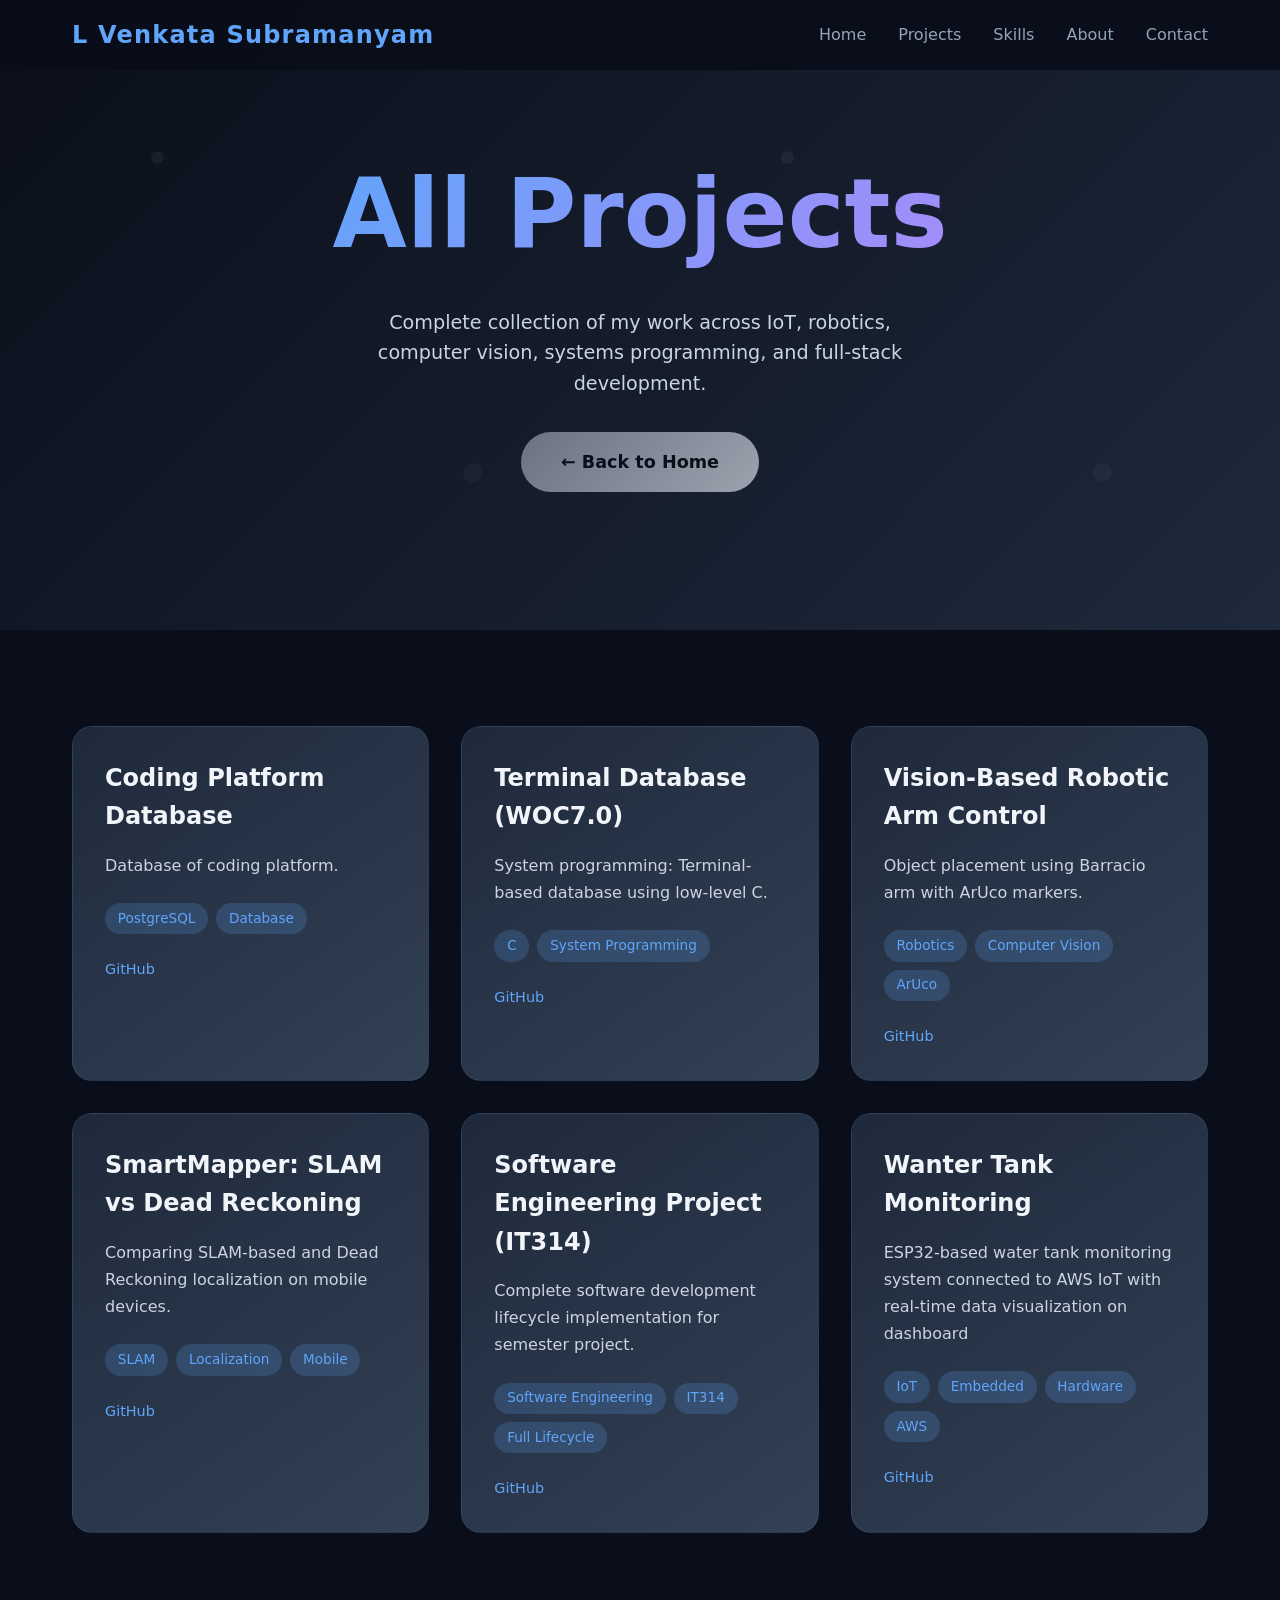
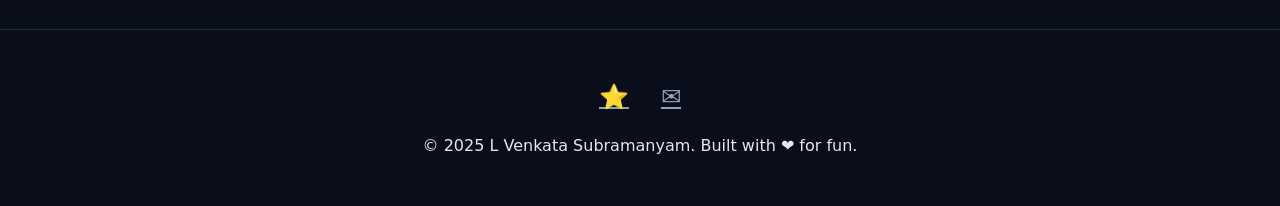
==== index.html @ 68332839 "Create index.html" ====
<!DOCTYPE html>
<html lang="en">
<head>
  <meta charset="UTF-8">
  <meta name="viewport" content="width=device-width, initial-scale=1">
  <title>All Projects | L Venkata Subramanyam</title>
  <style>
    *{margin:0;padding:0;box-sizing:border-box;}
    body{font-family:system-ui,-apple-system,sans-serif;background:#0a0e1a;color:#e2e8f0;line-height:1.6;overflow-x:hidden;}
    
    /* Header */
    header{position:fixed;top:0;left:0;right:0;z-index:1000;background:rgba(10,14,26,.95);backdrop-filter:blur(10px);padding:1rem 0;transition:all .3s;}
    header.scrolled{background:#0a0e1a!important;}
    nav{max-width:1200px;margin:0 auto;padding:0 2rem;display:flex;justify-content:space-between;align-items:center;}
    .logo{font-size:1.5rem;font-weight:700;letter-spacing:.05em;color:#60a5fa;}
    nav ul{display:flex;gap:2rem;list-style:none;}
    nav a{color:#94a3b8;text-decoration:none;font-weight:500;transition:color .3s;}
    nav a:hover{color:#60a5fa;}
    
    /* Hero */
    .hero{min-height:70vh;background:linear-gradient(135deg,#0a0e1a 0%,#1e293b 100%);display:flex;align-items:center;justify-content:center;text-align:center;padding:0 2rem;position:relative;overflow:hidden;}
    .hero::before{content:'';position:absolute;top:0;left:0;right:0;bottom:0;background:url('data:image/svg+xml,<svg xmlns="http://www.w3.org/2000/svg" viewBox="0 0 100 100"><defs><pattern id="grain" width="100" height="100" patternUnits="userSpaceOnUse"><circle cx="25" cy="25" r="1" fill="rgba(255,255,255,0.05)"/><circle cx="75" cy="75" r="1.5" fill="rgba(255,255,255,0.03)"/><circle cx="50" cy="10" r="0.8" fill="rgba(255,255,255,0.04)"/></pattern></defs><rect width="100" height="100" fill="url(%23grain)"/></svg>');}
    .hero-content{max-width:800px;}
    .hero h1{font-size:clamp(3rem,8vw,6rem);font-weight:800;margin-bottom:1rem;background:linear-gradient(135deg,#60a5fa,#a78bfa);background-clip:text;-webkit-background-clip:text;-webkit-text-fill-color:transparent;}
    .hero p{font-size:1.2rem;max-width:600px;margin:0 auto 2rem;color:#cbd5e1;}
    .back-btn{display:inline-block;padding:1rem 2.5rem;background:linear-gradient(135deg,#6b7280,#9ca3af);color:#0a0e1a;border-radius:50px;font-weight:600;font-size:1.1rem;text-decoration:none;transition:all .3s;}
    .back-btn:hover{transform:translateY(-3px);background:linear-gradient(135deg,#9ca3af,#f1f5f9);}
    
    /* Projects */
    .projects{padding:6rem 2rem;max-width:1200px;margin:0 auto;display:grid;grid-template-columns:repeat(auto-fit,minmax(350px,1fr));gap:2rem;}
    .project{background:linear-gradient(145deg,#1e293b,#334155);border-radius:20px;padding:2rem;overflow:hidden;position:relative;transition:transform .3s;border:1px solid rgba(96,165,250,.1);}
    .project:hover{transform:translateY(-10px);}
    .project img{width:100%;height:200px;object-fit:cover;border-radius:12px;margin-bottom:1.5rem;}
    .project h3{font-size:1.5rem;margin-bottom:1rem;color:#f1f5f9;}
    .project p{color:#cbd5e1;margin-bottom:1.5rem;line-height:1.7;}
    .tags{display:flex;flex-wrap:wrap;gap:.5rem;}
    .tag{background:rgba(96,165,250,.2);color:#60a5fa;padding:.3rem .8rem;border-radius:20px;font-size:.85rem;font-weight:500;}
    .project-links{display:flex;gap:1rem;margin-top:1.5rem;flex-wrap:wrap;}
    .project-links a{color:#60a5fa;text-decoration:none;font-weight:500;font-size:.9rem;}
    
    /* Footer */
    footer{background:#0a0e1a;padding:3rem 2rem;text-align:center;border-top:1px solid #1e293b;}
    .social{display:flex;justify-content:center;gap:2rem;margin-bottom:1rem;}
    .social a{color:#94a3b8;font-size:1.5rem;transition:color .3s;}
    .social a:hover{color:#60a5fa;}
    
    @media (max-width:768px){
      nav{padding:0 1rem;}
      nav ul{gap:1rem;font-size:.9rem;}
      .projects{padding:4rem 1rem;}
      .project-links{flex-direction:column;}
    }
  </style>
</head>
<body>
  <!-- Header -->
  <header id="header">
    <nav>
      <div class="logo">L Venkata Subramanyam</div>
      <ul>
        <li><a href="index.html">Home</a></li>
        <a href="projects.html">Projects</a>
        <li><a href="index.html#skills">Skills</a></li>
        <li><a href="index.html#about">About</a></li>
        <li><a href="index.html#contact">Contact</a></li>
      </ul>
    </nav>
  </header>

  <!-- Hero -->
  <section class="hero">
    <div class="hero-content">
      <h1>All Projects</h1>
      <p>Complete collection of my work across IoT, robotics, computer vision, systems programming, and full-stack development.</p>
      <a href="index.html" class="back-btn">← Back to Home</a>
    </div>
  </section>

  <!-- All Projects -->
  <section class="projects">


    <div class="project">
      <!-- <img src="https://via.placeholder.com/400x200/1e293b/60a5fa?text=Coding+Platform+DB" alt="Coding Platform"> -->
      <h3>Coding Platform Database </h3>
      <p>Database of coding platform.</p>
      <div class="tags">
        <span class="tag">PostgreSQL</span>
        <span class="tag">Database</span>
        <!-- <span class="tag">IT216</span> -->
      </div>
      <div class="project-links">
        <a href="https://github.com/Physic69/Coding_Platform_DB" target="_blank">GitHub</a>
      </div>
    </div>

    <div class="project">
      <!-- <img src="https://via.placeholder.com/400x200/1e293b/60a5fa?text=System+Programming" alt="Terminal DB"> -->
      <h3>Terminal Database (WOC7.0)</h3>
      <p>System programming: Terminal-based database using low-level C.</p>
      <div class="tags">
        <span class="tag">C</span>
        <span class="tag">System Programming</span>
        <!-- <span class="tag">WOC7.0</span> -->
      </div>
      <div class="project-links">
        <a href="https://github.com/Physic69/woc7.0-system-programming-terminal-database" target="_blank">GitHub</a>
      </div>
    </div>

    <div class="project">
      <!-- <img src="https://via.placeholder.com/400x200/1e293b/60a5fa?text=Vision+Robotic+Arm" alt="Robotic Arm"> -->
      <h3>Vision-Based Robotic Arm Control</h3>
      <p>Object placement using Barracio arm with ArUco markers.</p>
      <div class="tags">
        <span class="tag">Robotics</span>
        <span class="tag">Computer Vision</span>
        <span class="tag">ArUco</span>
      </div>
      <div class="project-links">
        <a href="https://github.com/Physic69/Vision-Based-Robotic-Arm-Control-" target="_blank">GitHub</a>
      </div>
    </div>

    <div class="project">
      <!-- <img src="https://via.placeholder.com/400x200/1e293b/60a5fa?text=SmartMapper" alt="SmartMapper"> -->
      <h3>SmartMapper: SLAM vs Dead Reckoning</h3>
      <p>Comparing SLAM-based and Dead Reckoning localization on mobile devices.</p>
      <div class="tags">
        <span class="tag">SLAM</span>
        <span class="tag">Localization</span>
        <span class="tag">Mobile</span>
      </div>
      <div class="project-links">
        <a href="https://github.com/Physic69/SmartMapper" target="_blank">GitHub</a>
      </div>
    </div>

    <div class="project">
      <!-- <img src="https://via.placeholder.com/400x200/1e293b/60a5fa?text=SE+Project" alt="SE Project"> -->
      <h3>Software Engineering Project (IT314)</h3>
      <p>Complete software development lifecycle implementation for semester project.</p>
      <div class="tags">
        <span class="tag">Software Engineering</span>
        <span class="tag">IT314</span>
        <span class="tag">Full Lifecycle</span>
      </div>
      <div class="project-links">
        <a href="https://github.com/Physic69/SE_project" target="_blank">GitHub</a>
      </div>
    </div>

        <div class="project">
      <!-- <img src="https://via.placeholder.com/400x200/1e293b/60a5fa?text=IoT+Project" alt="IoT"> -->
      <h3>Wanter Tank Monitoring</h3>
      <p>ESP32-based water tank monitoring system connected to AWS IoT with real-time data visualization on dashboard</p>
      <div class="tags">
        <span class="tag">IoT</span>
        <span class="tag">Embedded</span>
        <span class="tag">Hardware</span>
                <span class="tag">AWS</span>

      </div>
      <div class="project-links">
        <a href="https://github.com/Physic69/IoT_Project" target="_blank">GitHub</a>
      </div>
    </div>
  </section>

  <!-- Footer -->
  <footer>
    <div class="social">
      <a href="https://github.com/Physic69" target="_blank">⭐</a>
      <a href="mailto:you@example.com">✉️</a>
    </div>
    <p>&copy; 2025 L Venkata Subramanyam. Built with ❤️ for fun.</p>
  </footer>

  <script>
    // Header scroll effect
    window.addEventListener('scroll', () => {
      document.getElementById('header').classList.toggle('scrolled', window.scrollY > 100);
    });
  </script>
</body>
</html>
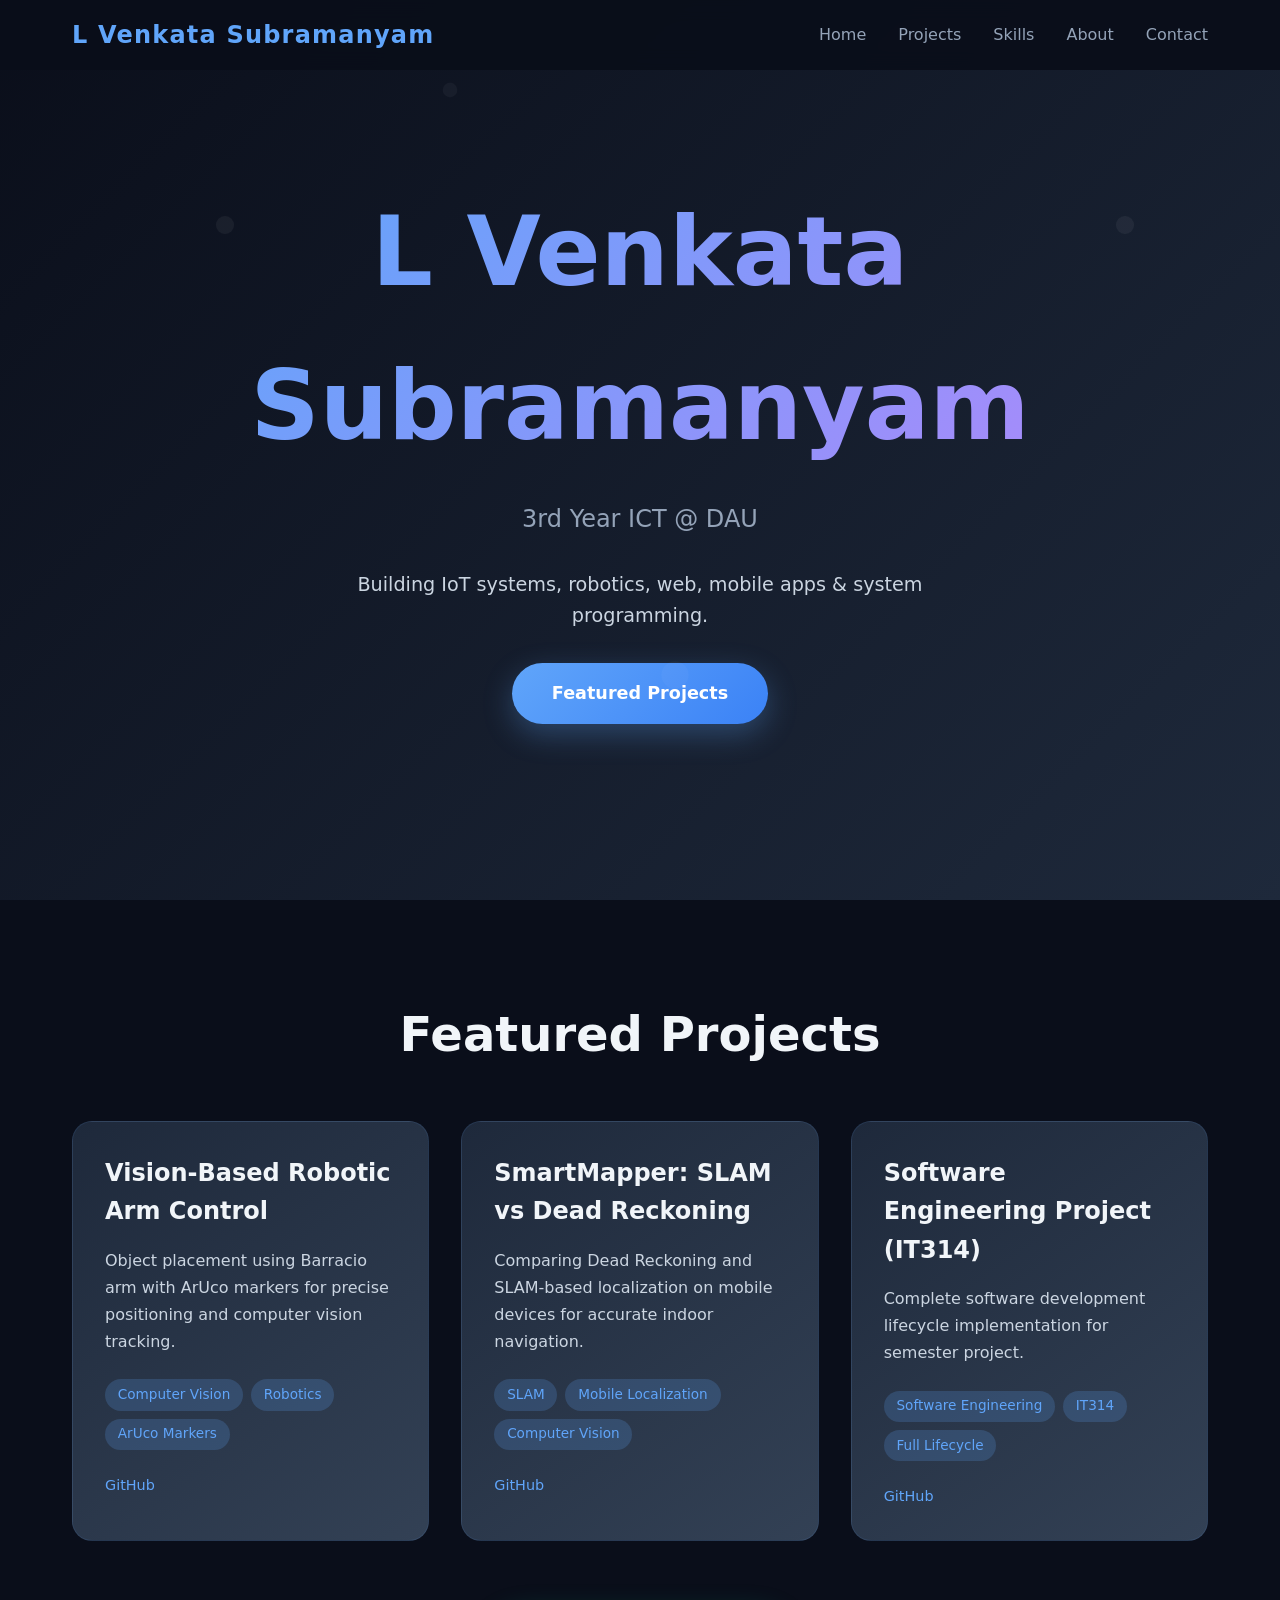
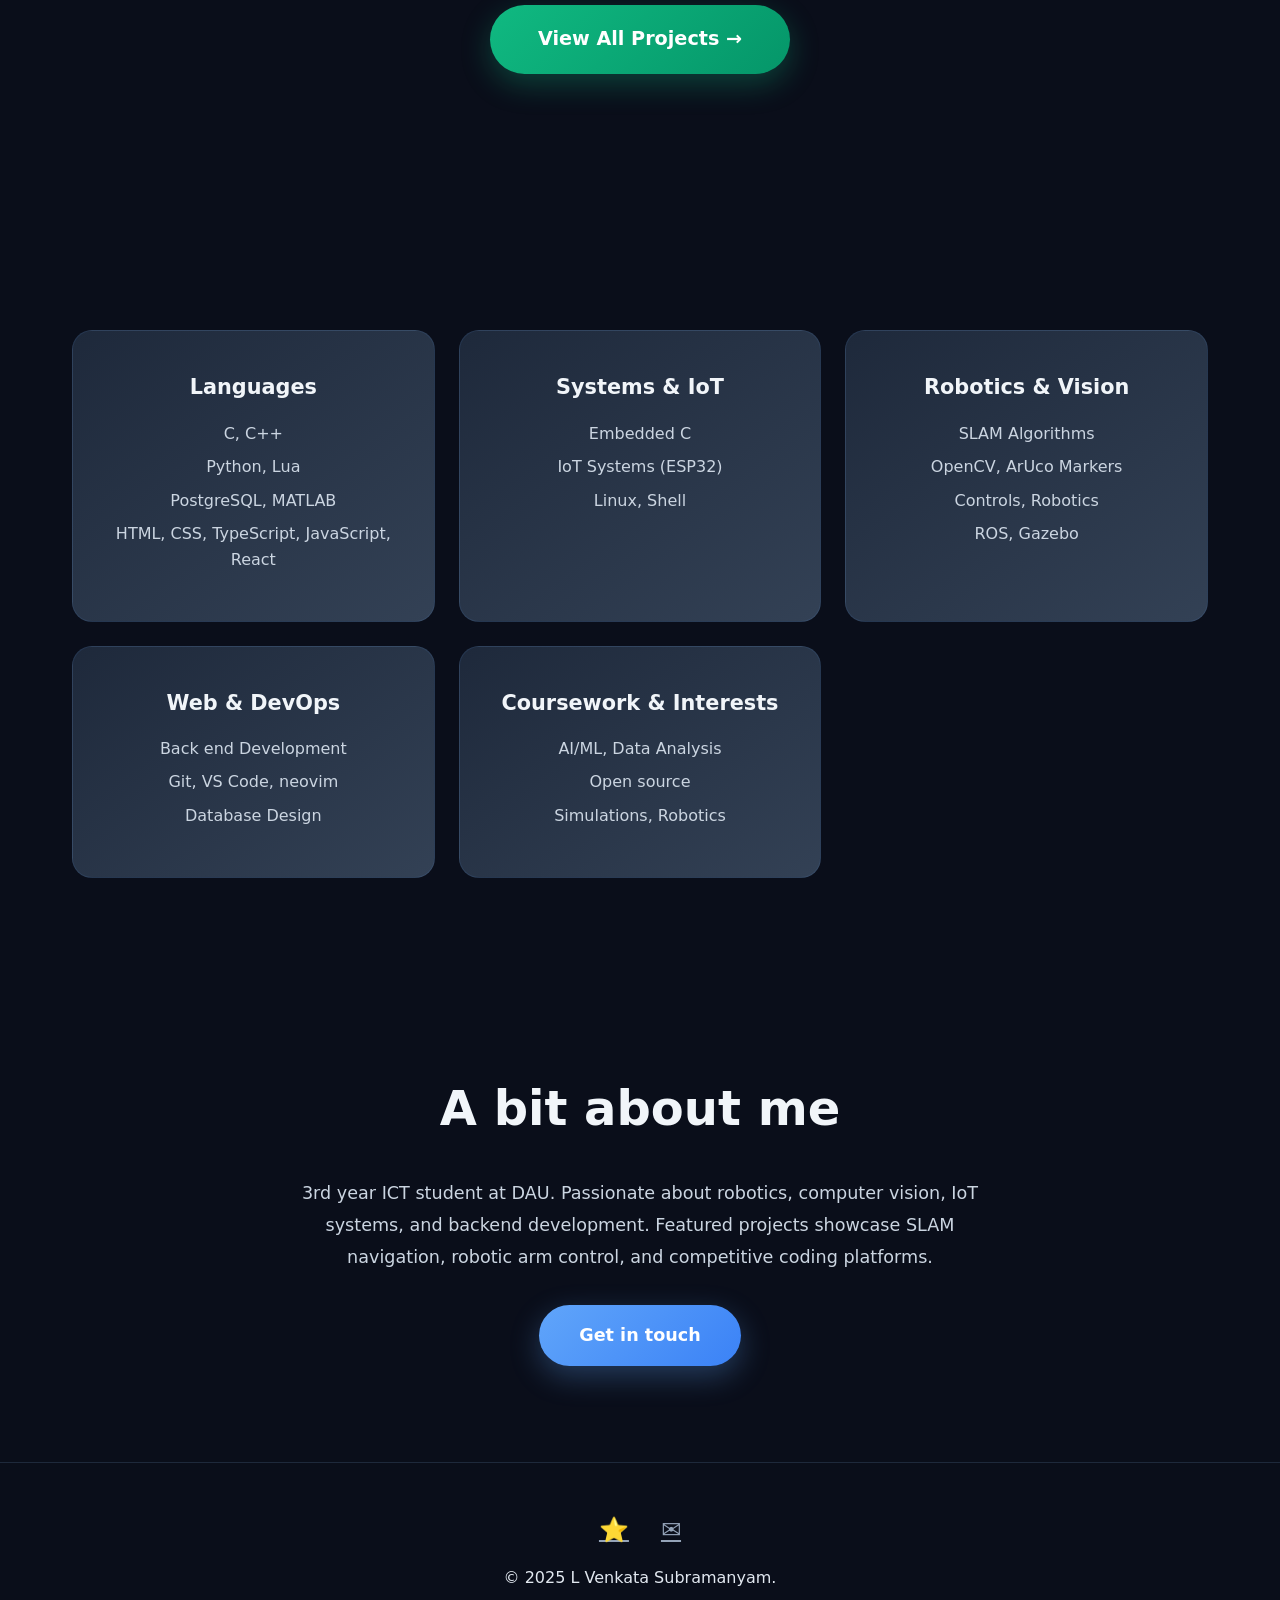
==== commit 0febdafe: "Update index.html" ====
--- a/index.html
+++ b/index.html
@@ -3,7 +3,7 @@
 <head>
   <meta charset="UTF-8">
   <meta name="viewport" content="width=device-width, initial-scale=1">
-  <title>All Projects | L Venkata Subramanyam</title>
+  <title>L Venkata Subramanyam | Portfolio</title>
   <style>
     *{margin:0;padding:0;box-sizing:border-box;}
     body{font-family:system-ui,-apple-system,sans-serif;background:#0a0e1a;color:#e2e8f0;line-height:1.6;overflow-x:hidden;}
@@ -18,16 +18,19 @@
     nav a:hover{color:#60a5fa;}
     
     /* Hero */
-    .hero{min-height:70vh;background:linear-gradient(135deg,#0a0e1a 0%,#1e293b 100%);display:flex;align-items:center;justify-content:center;text-align:center;padding:0 2rem;position:relative;overflow:hidden;}
+    .hero{min-height:100vh;background:linear-gradient(135deg,#0a0e1a 0%,#1e293b 100%);display:flex;align-items:center;justify-content:center;text-align:center;padding:0 2rem;position:relative;overflow:hidden;}
     .hero::before{content:'';position:absolute;top:0;left:0;right:0;bottom:0;background:url('data:image/svg+xml,<svg xmlns="http://www.w3.org/2000/svg" viewBox="0 0 100 100"><defs><pattern id="grain" width="100" height="100" patternUnits="userSpaceOnUse"><circle cx="25" cy="25" r="1" fill="rgba(255,255,255,0.05)"/><circle cx="75" cy="75" r="1.5" fill="rgba(255,255,255,0.03)"/><circle cx="50" cy="10" r="0.8" fill="rgba(255,255,255,0.04)"/></pattern></defs><rect width="100" height="100" fill="url(%23grain)"/></svg>');}
     .hero-content{max-width:800px;}
     .hero h1{font-size:clamp(3rem,8vw,6rem);font-weight:800;margin-bottom:1rem;background:linear-gradient(135deg,#60a5fa,#a78bfa);background-clip:text;-webkit-background-clip:text;-webkit-text-fill-color:transparent;}
+    .hero h2{font-size:1.5rem;color:#94a3b8;margin-bottom:2rem;font-weight:400;}
     .hero p{font-size:1.2rem;max-width:600px;margin:0 auto 2rem;color:#cbd5e1;}
-    .back-btn{display:inline-block;padding:1rem 2.5rem;background:linear-gradient(135deg,#6b7280,#9ca3af);color:#0a0e1a;border-radius:50px;font-weight:600;font-size:1.1rem;text-decoration:none;transition:all .3s;}
-    .back-btn:hover{transform:translateY(-3px);background:linear-gradient(135deg,#9ca3af,#f1f5f9);}
-    
-    /* Projects */
-    .projects{padding:6rem 2rem;max-width:1200px;margin:0 auto;display:grid;grid-template-columns:repeat(auto-fit,minmax(350px,1fr));gap:2rem;}
+    .cta{display:inline-block;padding:1rem 2.5rem;background:linear-gradient(135deg,#60a5fa,#3b82f6);color:white;border-radius:50px;font-weight:600;font-size:1.1rem;text-decoration:none;transition:all .3s;box-shadow:0 10px 30px rgba(96,165,250,.3);}
+    .cta:hover{transform:translateY(-3px);box-shadow:0 15px 40px rgba(96,165,250,.4);}
+    
+    /* Featured Projects */
+    .featured{padding:6rem 2rem;max-width:1200px;margin:0 auto;}
+    .featured h2{font-size:3rem;font-weight:700;text-align:center;margin-bottom:3rem;color:#f1f5f9;}
+    .featured-projects{display:grid;grid-template-columns:repeat(auto-fit,minmax(350px,1fr));gap:2rem;}
     .project{background:linear-gradient(145deg,#1e293b,#334155);border-radius:20px;padding:2rem;overflow:hidden;position:relative;transition:transform .3s;border:1px solid rgba(96,165,250,.1);}
     .project:hover{transform:translateY(-10px);}
     .project img{width:100%;height:200px;object-fit:cover;border-radius:12px;margin-bottom:1.5rem;}
@@ -38,6 +41,34 @@
     .project-links{display:flex;gap:1rem;margin-top:1.5rem;flex-wrap:wrap;}
     .project-links a{color:#60a5fa;text-decoration:none;font-weight:500;font-size:.9rem;}
     
+    /* View All Button */
+    .view-all{text-align:center;margin:4rem 0;}
+    .view-all-btn{display:inline-block;padding:1.2rem 3rem;background:linear-gradient(135deg,#10b981,#059669);color:white;border-radius:50px;font-weight:700;font-size:1.2rem;text-decoration:none;transition:all .3s;box-shadow:0 10px 30px rgba(16,185,129,.3);}
+    .view-all-btn:hover{transform:translateY(-3px);box-shadow:0 15px 40px rgba(16,185,129,.4);}
+    
+    /* Skills */
+    .skills{padding:6rem 2rem;max-width:1200px;margin:0 auto;display:grid;grid-template-columns:repeat(auto-fit,minmax(250px,1fr));gap:2rem;}
+    .skill-card{background:linear-gradient(145deg,#1e293b,#334155);border-radius:20px;padding:2.5rem;text-align:center;border:1px solid rgba(96,165,250,.1);}
+    .skill-card h3{font-size:1.3rem;margin-bottom:1rem;color:#f1f5f9;}
+    .skill-list{list-style:none;}
+    .skill-list li{color:#cbd5e1;margin-bottom:.5rem;}
+    /* Add this to your existing styles */
+.skills {
+  grid-template-columns: repeat(auto-fit, minmax(280px, 1fr));
+  gap: 1.5rem;
+}
+@media (max-width: 768px) {
+  .skills {
+    grid-template-columns: 1fr;
+    gap: 1rem;
+  }
+}
+
+    /* About */
+    .about{padding:6rem 2rem;max-width:800px;margin:0 auto;text-align:center;}
+    .about h2{font-size:3rem;font-weight:700;margin-bottom:2rem;color:#f1f5f9;}
+    .about p{font-size:1.1rem;color:#cbd5e1;line-height:1.8;max-width:700px;margin:0 auto 2rem;}
+    
     /* Footer */
     footer{background:#0a0e1a;padding:3rem 2rem;text-align:center;border-top:1px solid #1e293b;}
     .social{display:flex;justify-content:center;gap:2rem;margin-bottom:1rem;}
@@ -47,7 +78,8 @@
     @media (max-width:768px){
       nav{padding:0 1rem;}
       nav ul{gap:1rem;font-size:.9rem;}
-      .projects{padding:4rem 1rem;}
+      .featured,.skills,.about{padding:4rem 1rem;}
+      .featured h2{font-size:2rem;}
       .project-links{flex-direction:column;}
     }
   </style>
@@ -58,85 +90,58 @@
     <nav>
       <div class="logo">L Venkata Subramanyam</div>
       <ul>
-        <li><a href="index.html">Home</a></li>
-        <a href="projects.html">Projects</a>
-        <li><a href="index.html#skills">Skills</a></li>
-        <li><a href="index.html#about">About</a></li>
-        <li><a href="index.html#contact">Contact</a></li>
+        <li><a href="#home">Home</a></li>
+        <li><a href="projects.html">Projects</a></li>
+        <li><a href="#skills">Skills</a></li>
+        <li><a href="#about">About</a></li>
+        <li><a href="#contact">Contact</a></li>
       </ul>
     </nav>
   </header>
 
   <!-- Hero -->
-  <section class="hero">
+  <section id="home" class="hero">
     <div class="hero-content">
-      <h1>All Projects</h1>
-      <p>Complete collection of my work across IoT, robotics, computer vision, systems programming, and full-stack development.</p>
-      <a href="index.html" class="back-btn">← Back to Home</a>
+      <h1>L Venkata Subramanyam</h1>
+      <h2>3rd Year ICT @ DAU</h2>
+      <p>Building IoT systems, robotics, web, mobile apps & system programming.<br></p>
+      <a href="#featured" class="cta">Featured Projects</a>
     </div>
   </section>
 
-  <!-- All Projects -->
-  <section class="projects">
-
-
-    <div class="project">
-      <!-- <img src="https://via.placeholder.com/400x200/1e293b/60a5fa?text=Coding+Platform+DB" alt="Coding Platform"> -->
-      <h3>Coding Platform Database </h3>
-      <p>Database of coding platform.</p>
-      <div class="tags">
-        <span class="tag">PostgreSQL</span>
-        <span class="tag">Database</span>
-        <!-- <span class="tag">IT216</span> -->
-      </div>
-      <div class="project-links">
-        <a href="https://github.com/Physic69/Coding_Platform_DB" target="_blank">GitHub</a>
-      </div>
-    </div>
-
-    <div class="project">
-      <!-- <img src="https://via.placeholder.com/400x200/1e293b/60a5fa?text=System+Programming" alt="Terminal DB"> -->
-      <h3>Terminal Database (WOC7.0)</h3>
-      <p>System programming: Terminal-based database using low-level C.</p>
-      <div class="tags">
-        <span class="tag">C</span>
-        <span class="tag">System Programming</span>
-        <!-- <span class="tag">WOC7.0</span> -->
-      </div>
-      <div class="project-links">
-        <a href="https://github.com/Physic69/woc7.0-system-programming-terminal-database" target="_blank">GitHub</a>
-      </div>
-    </div>
-
-    <div class="project">
-      <!-- <img src="https://via.placeholder.com/400x200/1e293b/60a5fa?text=Vision+Robotic+Arm" alt="Robotic Arm"> -->
-      <h3>Vision-Based Robotic Arm Control</h3>
-      <p>Object placement using Barracio arm with ArUco markers.</p>
-      <div class="tags">
-        <span class="tag">Robotics</span>
-        <span class="tag">Computer Vision</span>
-        <span class="tag">ArUco</span>
-      </div>
-      <div class="project-links">
-        <a href="https://github.com/Physic69/Vision-Based-Robotic-Arm-Control-" target="_blank">GitHub</a>
-      </div>
-    </div>
-
-    <div class="project">
-      <!-- <img src="https://via.placeholder.com/400x200/1e293b/60a5fa?text=SmartMapper" alt="SmartMapper"> -->
-      <h3>SmartMapper: SLAM vs Dead Reckoning</h3>
-      <p>Comparing SLAM-based and Dead Reckoning localization on mobile devices.</p>
-      <div class="tags">
-        <span class="tag">SLAM</span>
-        <span class="tag">Localization</span>
-        <span class="tag">Mobile</span>
-      </div>
-      <div class="project-links">
-        <a href="https://github.com/Physic69/SmartMapper" target="_blank">GitHub</a>
-      </div>
-    </div>
-
-    <div class="project">
+  <!-- Featured Projects (3 top projects) -->
+  <section id="featured" class="featured">
+    <h2>Featured Projects</h2>
+    <div class="featured-projects">
+      <div class="project">
+        <!-- <img src="https://via.placeholder.com/400x200/1e293b/60a5fa?text=Vision+Robotic+Arm" alt="Robotic Arm"> -->
+        <h3>Vision-Based Robotic Arm Control</h3>
+        <p>Object placement using Barracio arm with ArUco markers for precise positioning and computer vision tracking.</p>
+        <div class="tags">
+          <span class="tag">Computer Vision</span>
+          <span class="tag">Robotics</span>
+          <span class="tag">ArUco Markers</span>
+        </div>
+        <div class="project-links">
+          <a href="https://github.com/Physic69/Vision-Based-Robotic-Arm-Control-" target="_blank">GitHub</a>
+        </div>
+      </div>
+
+      <div class="project">
+        <!-- <img src="https://via.placeholder.com/400x200/1e293b/60a5fa?text=SmartMapper+SLAM" alt="SmartMapper"> -->
+        <h3>SmartMapper: SLAM vs Dead Reckoning</h3>
+        <p>Comparing Dead Reckoning and SLAM-based localization on mobile devices for accurate indoor navigation.</p>
+        <div class="tags">
+          <span class="tag">SLAM</span>
+          <span class="tag">Mobile Localization</span>
+          <span class="tag">Computer Vision</span>
+        </div>
+        <div class="project-links">
+          <a href="https://github.com/Physic69/SmartMapper" target="_blank">GitHub</a>
+        </div>
+      </div>
+
+         <div class="project">
       <!-- <img src="https://via.placeholder.com/400x200/1e293b/60a5fa?text=SE+Project" alt="SE Project"> -->
       <h3>Software Engineering Project (IT314)</h3>
       <p>Complete software development lifecycle implementation for semester project.</p>
@@ -149,22 +154,72 @@
         <a href="https://github.com/Physic69/SE_project" target="_blank">GitHub</a>
       </div>
     </div>
-
-        <div class="project">
-      <!-- <img src="https://via.placeholder.com/400x200/1e293b/60a5fa?text=IoT+Project" alt="IoT"> -->
-      <h3>Wanter Tank Monitoring</h3>
-      <p>ESP32-based water tank monitoring system connected to AWS IoT with real-time data visualization on dashboard</p>
-      <div class="tags">
-        <span class="tag">IoT</span>
-        <span class="tag">Embedded</span>
-        <span class="tag">Hardware</span>
-                <span class="tag">AWS</span>
-
-      </div>
-      <div class="project-links">
-        <a href="https://github.com/Physic69/IoT_Project" target="_blank">GitHub</a>
-      </div>
-    </div>
+    </div>
+    
+    <div class="view-all">
+      <a href="projects.html" class="view-all-btn">View All Projects →</a>
+    </div>
+  </section>
+
+  <!-- Skills -->
+<section id="skills" class="skills">
+  <div class="skill-card">
+    <h3> Languages</h3>
+    <ul class="skill-list">
+      <li>C, C++</li>
+      <li>Python, Lua</li>
+      <li>PostgreSQL, MATLAB</li>
+      <li>HTML, CSS, TypeScript, JavaScript, React</li>
+    </ul>
+  </div>
+  
+  <div class="skill-card">
+    <h3>Systems & IoT</h3>
+    <ul class="skill-list">
+      <li>Embedded C</li>
+      <li>IoT Systems (ESP32)</li>
+      <li>Linux, Shell</li>
+      <!-- <li>Hardware Integration</li> -->
+    </ul>
+  </div>
+  
+  <div class="skill-card">
+    <h3> Robotics & Vision</h3>
+    <ul class="skill-list">
+      <li>SLAM Algorithms</li>
+      <li>OpenCV, ArUco Markers</li>
+      <li>Controls, Robotics</li>
+      <li>ROS, Gazebo</li>
+    </ul>
+  </div>
+  
+  <div class="skill-card">
+    <h3> Web & DevOps</h3>
+    <ul class="skill-list">
+      <li>Back end Development</li>
+      <!-- <li>Git</li> -->
+      <li>Git, VS Code, neovim</li>
+      <li>Database Design</li>
+    </ul>
+  </div>
+  
+  <div class="skill-card">
+    <h3>Coursework & Interests</h3>
+    <ul class="skill-list">
+      <!-- <li>DBMS, System Programming</li> -->
+      <li>AI/ML, Data Analysis</li>
+      <li> Open source</li>
+      <li>Simulations, Robotics</li>
+    </ul>
+  </div>
+</section>
+
+
+  <!-- About -->
+  <section id="about" class="about">
+    <h2>A bit about me</h2>
+    <p>3rd year ICT student at DAU. Passionate about robotics, computer vision, IoT systems, and backend development. Featured projects showcase SLAM navigation, robotic arm control, and competitive coding platforms.</p>
+    <a href="mailto:you@example.com" class="cta">Get in touch</a>
   </section>
 
   <!-- Footer -->
@@ -173,10 +228,18 @@
       <a href="https://github.com/Physic69" target="_blank">⭐</a>
       <a href="mailto:you@example.com">✉️</a>
     </div>
-    <p>&copy; 2025 L Venkata Subramanyam. Built with ❤️ for fun.</p>
+    <p>&copy; 2025 L Venkata Subramanyam.</p>
   </footer>
 
   <script>
+    // Smooth scrolling
+    document.querySelectorAll('a[href^="#"]').forEach(anchor => {
+      anchor.addEventListener('click', function(e) {
+        e.preventDefault();
+        document.querySelector(this.getAttribute('href')).scrollIntoView({behavior: 'smooth'});
+      });
+    });
+    
     // Header scroll effect
     window.addEventListener('scroll', () => {
       document.getElementById('header').classList.toggle('scrolled', window.scrollY > 100);
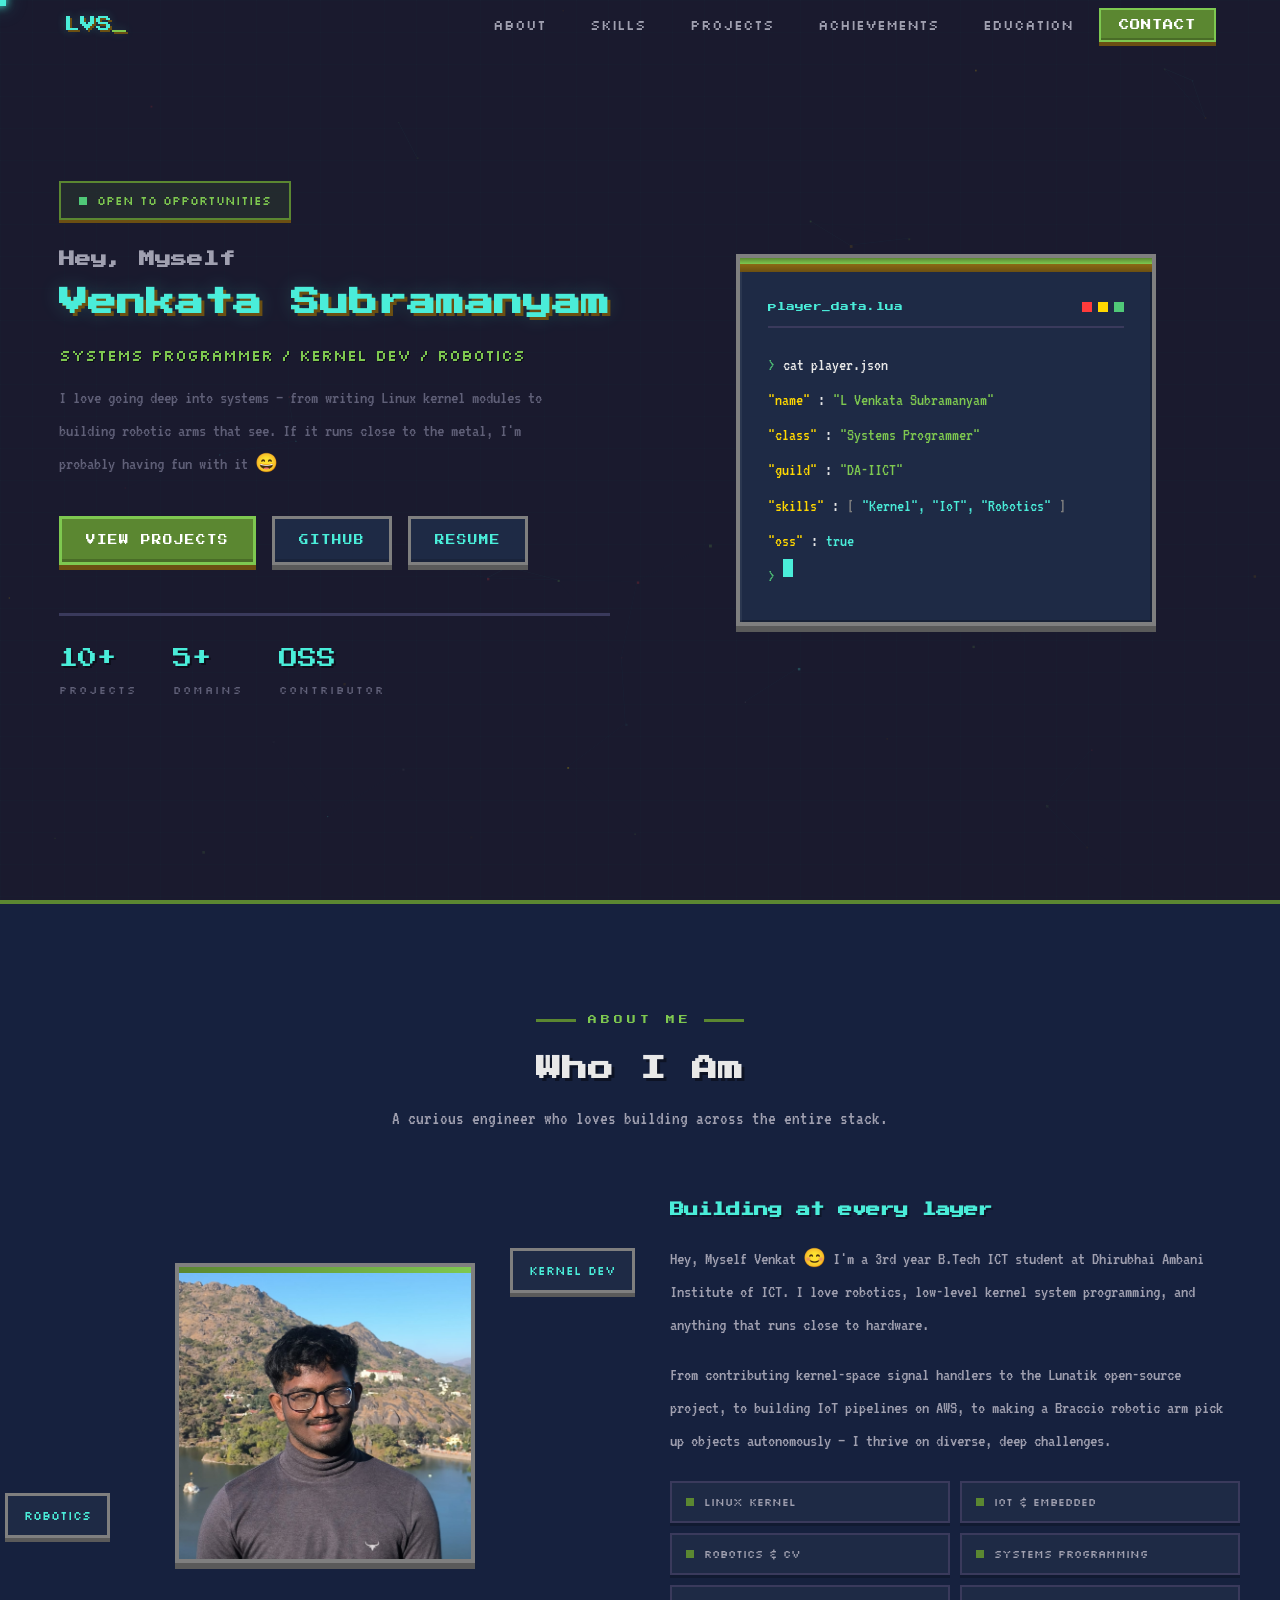
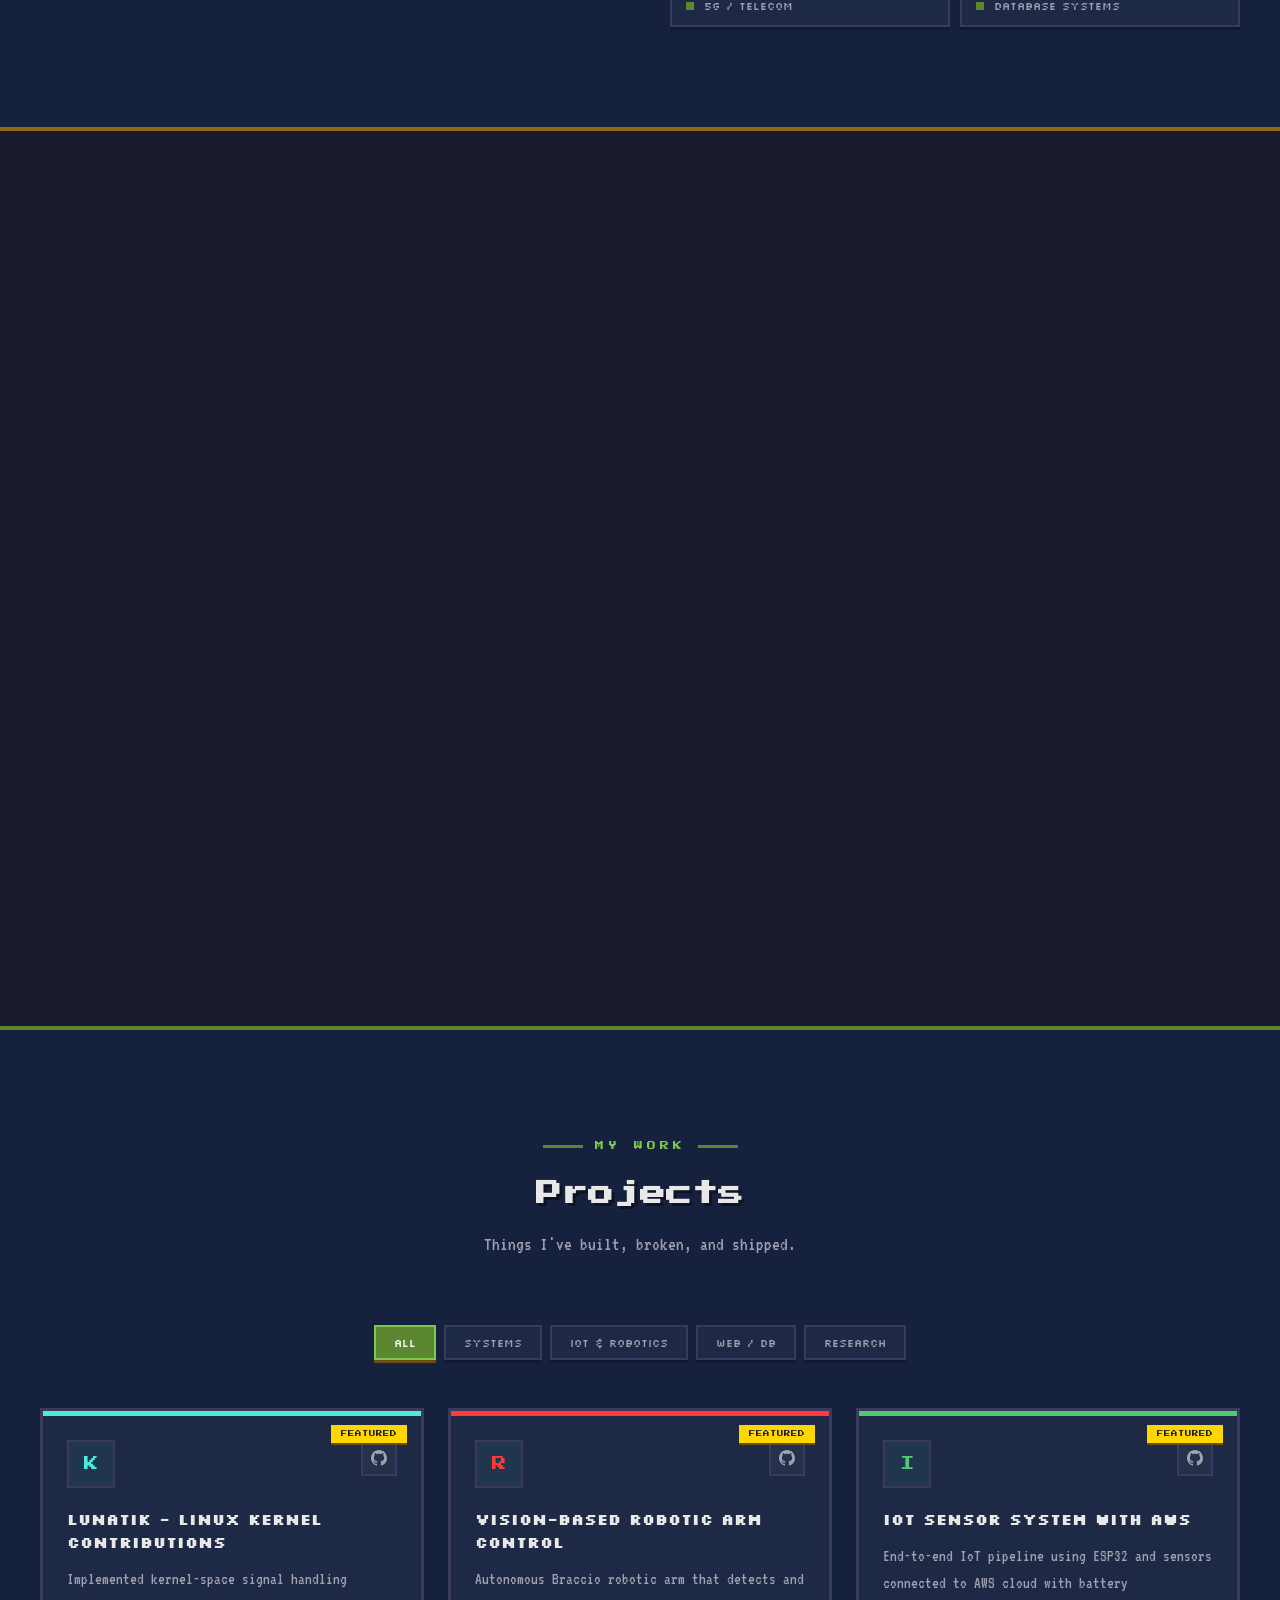
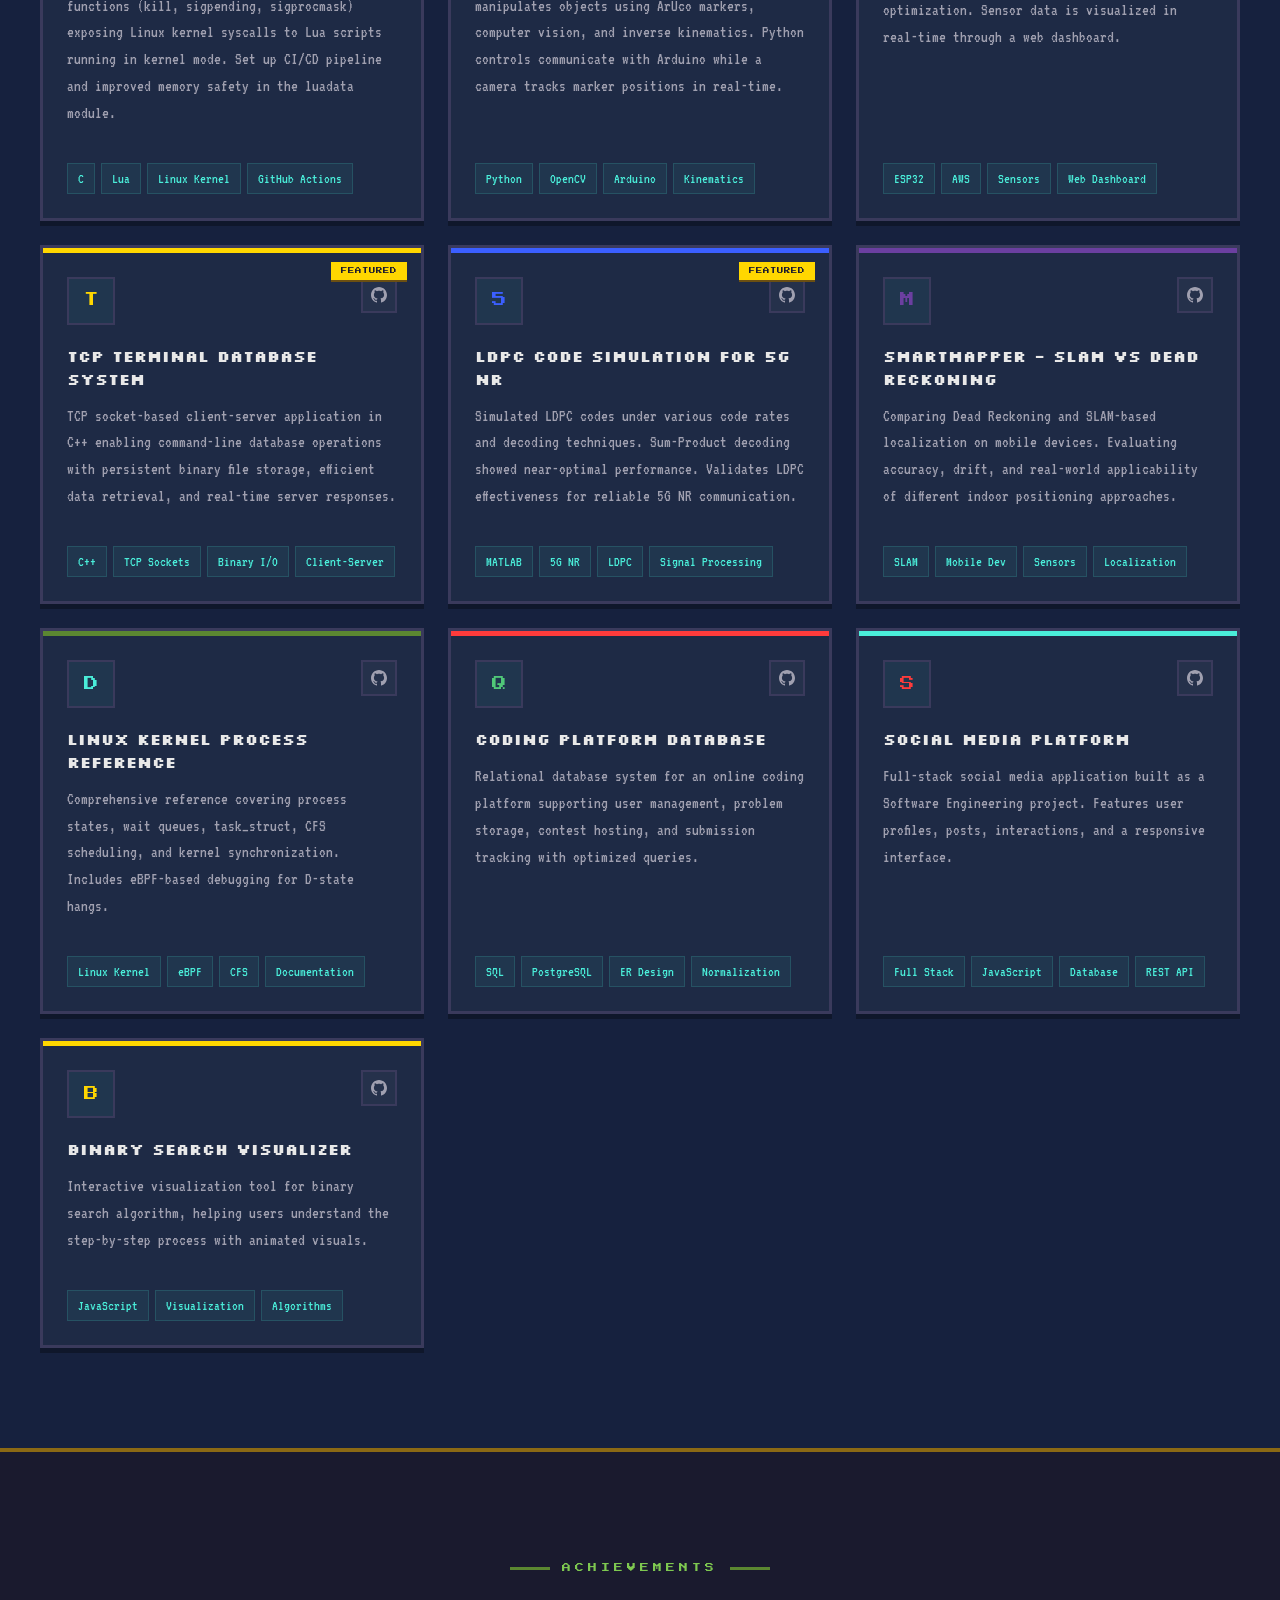
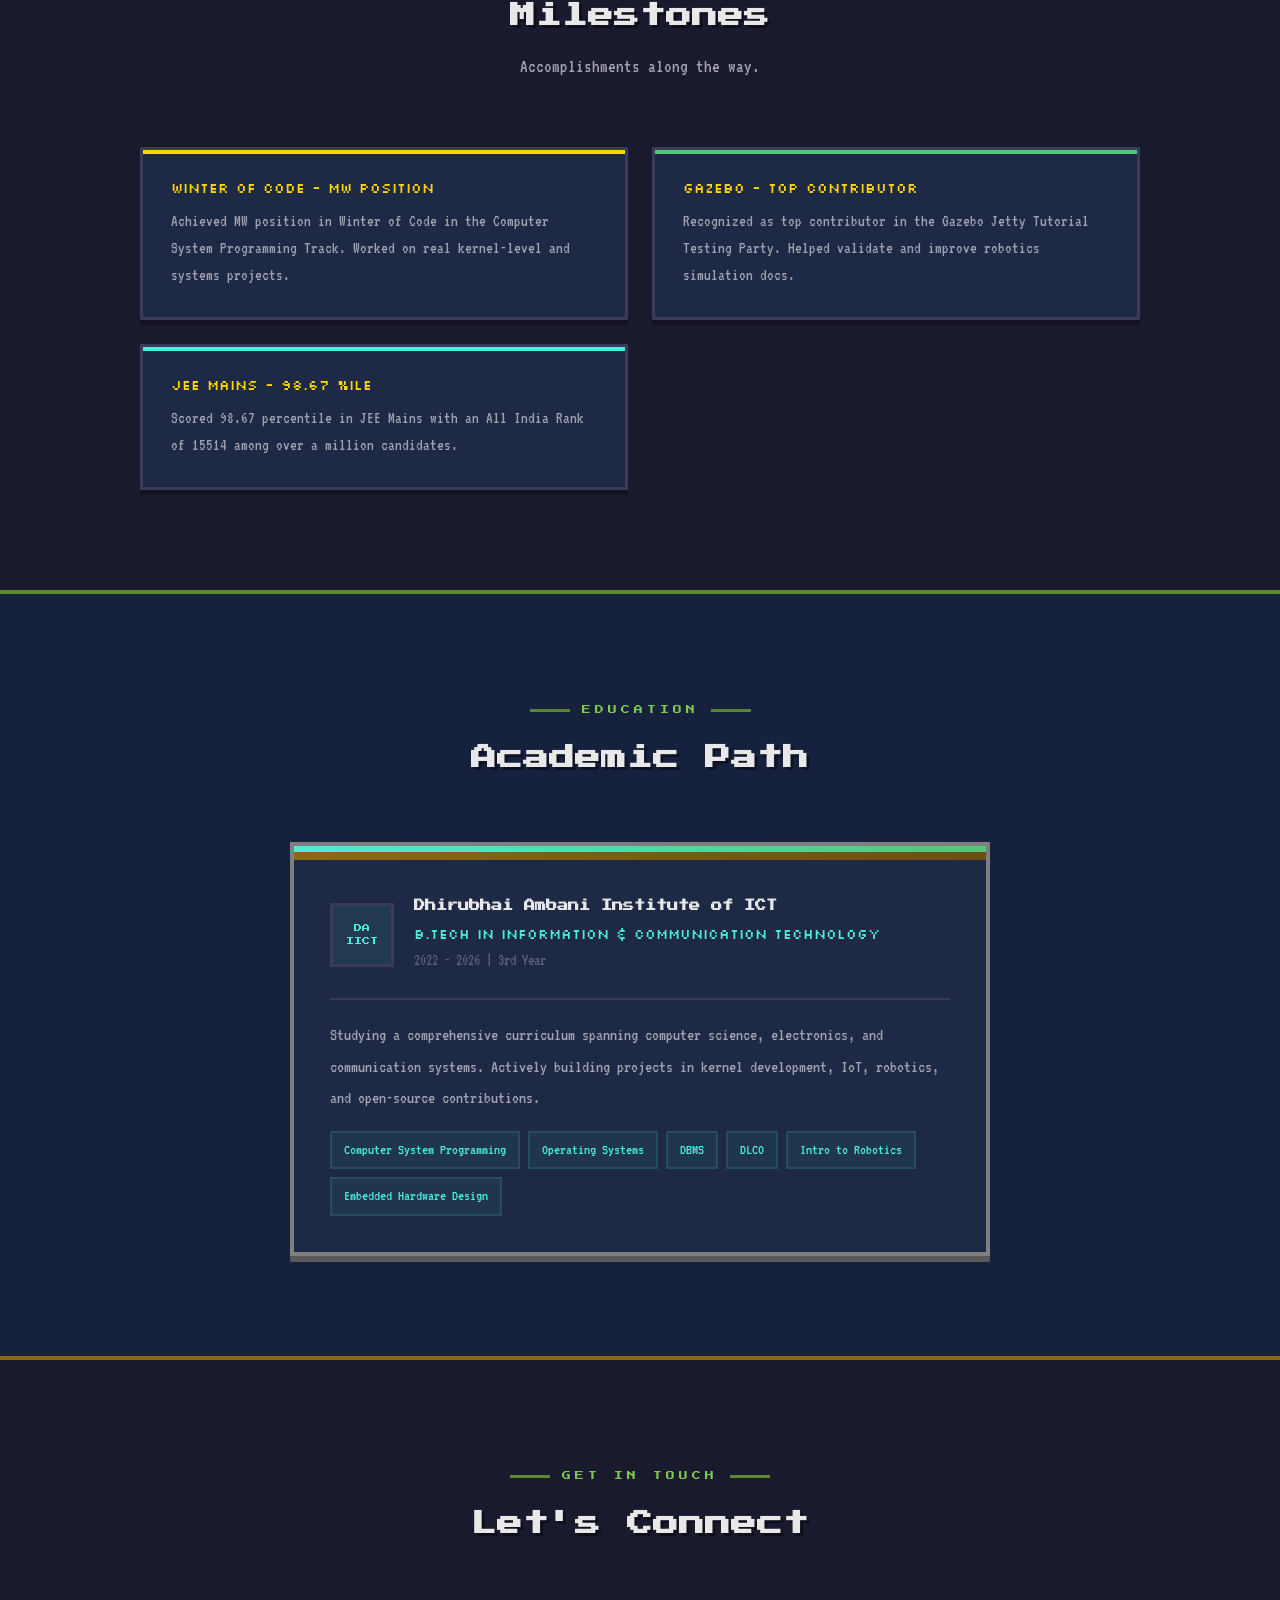
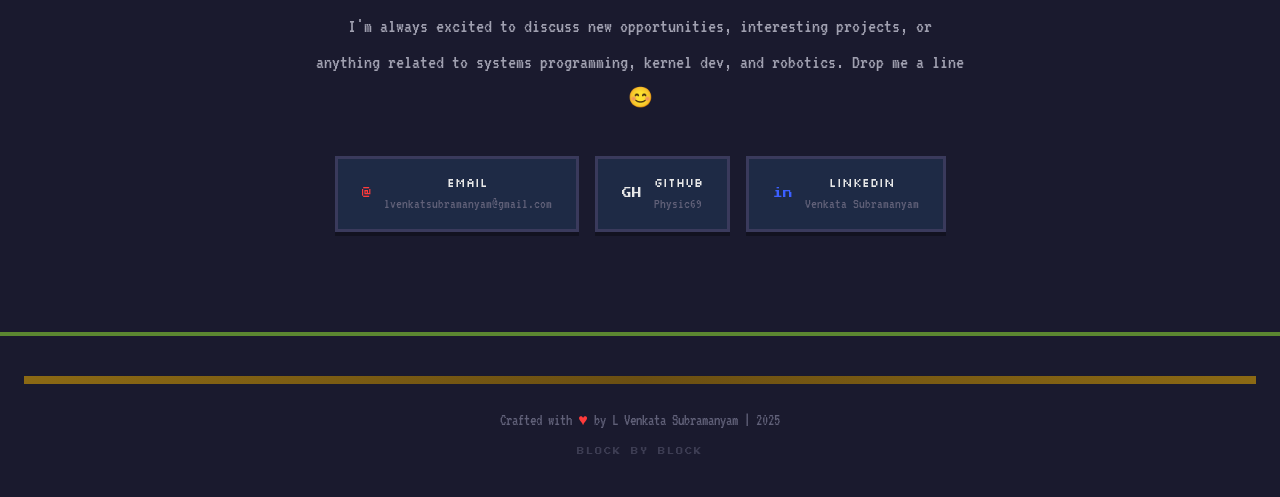
==== commit 5f76c8c5: "update" ====
--- a/index.html
+++ b/index.html
@@ -1,249 +1,761 @@
 <!DOCTYPE html>
 <html lang="en">
 <head>
-  <meta charset="UTF-8">
-  <meta name="viewport" content="width=device-width, initial-scale=1">
-  <title>L Venkata Subramanyam | Portfolio</title>
-  <style>
-    *{margin:0;padding:0;box-sizing:border-box;}
-    body{font-family:system-ui,-apple-system,sans-serif;background:#0a0e1a;color:#e2e8f0;line-height:1.6;overflow-x:hidden;}
-    
-    /* Header */
-    header{position:fixed;top:0;left:0;right:0;z-index:1000;background:rgba(10,14,26,.95);backdrop-filter:blur(10px);padding:1rem 0;transition:all .3s;}
-    header.scrolled{background:#0a0e1a!important;}
-    nav{max-width:1200px;margin:0 auto;padding:0 2rem;display:flex;justify-content:space-between;align-items:center;}
-    .logo{font-size:1.5rem;font-weight:700;letter-spacing:.05em;color:#60a5fa;}
-    nav ul{display:flex;gap:2rem;list-style:none;}
-    nav a{color:#94a3b8;text-decoration:none;font-weight:500;transition:color .3s;}
-    nav a:hover{color:#60a5fa;}
-    
-    /* Hero */
-    .hero{min-height:100vh;background:linear-gradient(135deg,#0a0e1a 0%,#1e293b 100%);display:flex;align-items:center;justify-content:center;text-align:center;padding:0 2rem;position:relative;overflow:hidden;}
-    .hero::before{content:'';position:absolute;top:0;left:0;right:0;bottom:0;background:url('data:image/svg+xml,<svg xmlns="http://www.w3.org/2000/svg" viewBox="0 0 100 100"><defs><pattern id="grain" width="100" height="100" patternUnits="userSpaceOnUse"><circle cx="25" cy="25" r="1" fill="rgba(255,255,255,0.05)"/><circle cx="75" cy="75" r="1.5" fill="rgba(255,255,255,0.03)"/><circle cx="50" cy="10" r="0.8" fill="rgba(255,255,255,0.04)"/></pattern></defs><rect width="100" height="100" fill="url(%23grain)"/></svg>');}
-    .hero-content{max-width:800px;}
-    .hero h1{font-size:clamp(3rem,8vw,6rem);font-weight:800;margin-bottom:1rem;background:linear-gradient(135deg,#60a5fa,#a78bfa);background-clip:text;-webkit-background-clip:text;-webkit-text-fill-color:transparent;}
-    .hero h2{font-size:1.5rem;color:#94a3b8;margin-bottom:2rem;font-weight:400;}
-    .hero p{font-size:1.2rem;max-width:600px;margin:0 auto 2rem;color:#cbd5e1;}
-    .cta{display:inline-block;padding:1rem 2.5rem;background:linear-gradient(135deg,#60a5fa,#3b82f6);color:white;border-radius:50px;font-weight:600;font-size:1.1rem;text-decoration:none;transition:all .3s;box-shadow:0 10px 30px rgba(96,165,250,.3);}
-    .cta:hover{transform:translateY(-3px);box-shadow:0 15px 40px rgba(96,165,250,.4);}
-    
-    /* Featured Projects */
-    .featured{padding:6rem 2rem;max-width:1200px;margin:0 auto;}
-    .featured h2{font-size:3rem;font-weight:700;text-align:center;margin-bottom:3rem;color:#f1f5f9;}
-    .featured-projects{display:grid;grid-template-columns:repeat(auto-fit,minmax(350px,1fr));gap:2rem;}
-    .project{background:linear-gradient(145deg,#1e293b,#334155);border-radius:20px;padding:2rem;overflow:hidden;position:relative;transition:transform .3s;border:1px solid rgba(96,165,250,.1);}
-    .project:hover{transform:translateY(-10px);}
-    .project img{width:100%;height:200px;object-fit:cover;border-radius:12px;margin-bottom:1.5rem;}
-    .project h3{font-size:1.5rem;margin-bottom:1rem;color:#f1f5f9;}
-    .project p{color:#cbd5e1;margin-bottom:1.5rem;line-height:1.7;}
-    .tags{display:flex;flex-wrap:wrap;gap:.5rem;}
-    .tag{background:rgba(96,165,250,.2);color:#60a5fa;padding:.3rem .8rem;border-radius:20px;font-size:.85rem;font-weight:500;}
-    .project-links{display:flex;gap:1rem;margin-top:1.5rem;flex-wrap:wrap;}
-    .project-links a{color:#60a5fa;text-decoration:none;font-weight:500;font-size:.9rem;}
-    
-    /* View All Button */
-    .view-all{text-align:center;margin:4rem 0;}
-    .view-all-btn{display:inline-block;padding:1.2rem 3rem;background:linear-gradient(135deg,#10b981,#059669);color:white;border-radius:50px;font-weight:700;font-size:1.2rem;text-decoration:none;transition:all .3s;box-shadow:0 10px 30px rgba(16,185,129,.3);}
-    .view-all-btn:hover{transform:translateY(-3px);box-shadow:0 15px 40px rgba(16,185,129,.4);}
-    
-    /* Skills */
-    .skills{padding:6rem 2rem;max-width:1200px;margin:0 auto;display:grid;grid-template-columns:repeat(auto-fit,minmax(250px,1fr));gap:2rem;}
-    .skill-card{background:linear-gradient(145deg,#1e293b,#334155);border-radius:20px;padding:2.5rem;text-align:center;border:1px solid rgba(96,165,250,.1);}
-    .skill-card h3{font-size:1.3rem;margin-bottom:1rem;color:#f1f5f9;}
-    .skill-list{list-style:none;}
-    .skill-list li{color:#cbd5e1;margin-bottom:.5rem;}
-    /* Add this to your existing styles */
-.skills {
-  grid-template-columns: repeat(auto-fit, minmax(280px, 1fr));
-  gap: 1.5rem;
-}
-@media (max-width: 768px) {
-  .skills {
-    grid-template-columns: 1fr;
-    gap: 1rem;
-  }
-}
-
-    /* About */
-    .about{padding:6rem 2rem;max-width:800px;margin:0 auto;text-align:center;}
-    .about h2{font-size:3rem;font-weight:700;margin-bottom:2rem;color:#f1f5f9;}
-    .about p{font-size:1.1rem;color:#cbd5e1;line-height:1.8;max-width:700px;margin:0 auto 2rem;}
-    
-    /* Footer */
-    footer{background:#0a0e1a;padding:3rem 2rem;text-align:center;border-top:1px solid #1e293b;}
-    .social{display:flex;justify-content:center;gap:2rem;margin-bottom:1rem;}
-    .social a{color:#94a3b8;font-size:1.5rem;transition:color .3s;}
-    .social a:hover{color:#60a5fa;}
-    
-    @media (max-width:768px){
-      nav{padding:0 1rem;}
-      nav ul{gap:1rem;font-size:.9rem;}
-      .featured,.skills,.about{padding:4rem 1rem;}
-      .featured h2{font-size:2rem;}
-      .project-links{flex-direction:column;}
-    }
-  </style>
+    <meta charset="UTF-8">
+    <meta name="viewport" content="width=device-width, initial-scale=1.0">
+    <title>L Venkata Subramanyam | Portfolio</title>
+    <link href="https://fonts.googleapis.com/css2?family=Press+Start+2P&family=VT323&family=Silkscreen:wght@400;700&family=Inter:wght@300;400;500;600;700;800;900&family=JetBrains+Mono:wght@400;500;600;700&display=swap" rel="stylesheet">
+    <link rel="stylesheet" href="css/style.css">
+    <link rel="stylesheet" href="css/responsive.css">
 </head>
 <body>
-  <!-- Header -->
-  <header id="header">
-    <nav>
-      <div class="logo">L Venkata Subramanyam</div>
-      <ul>
-        <li><a href="#home">Home</a></li>
-        <li><a href="projects.html">Projects</a></li>
-        <li><a href="#skills">Skills</a></li>
-        <li><a href="#about">About</a></li>
-        <li><a href="#contact">Contact</a></li>
-      </ul>
+    <!-- Background -->
+     
+    <canvas id="particles"></canvas>
+    <div class="bg-grid"></div>
+
+    <!-- Cursor Elements -->
+    <div class="custom-cursor" id="customCursor"></div>
+    <div class="cursor-trail-dot" id="cursorTrail"></div>
+    <canvas id="constellationCanvas"></canvas>
+    <canvas id="shockwaveCanvas"></canvas>
+
+    <!-- Nav Overlay -->
+    <div class="nav-overlay" id="navOverlay"></div>
+
+    <!-- Navbar -->
+    <nav class="navbar" id="navbar">
+        <div class="nav-container">
+            <a href="#" class="nav-logo">LVS<span class="dot">_</span></a>
+            <ul class="nav-links" id="navLinks">
+                <li><a href="#about" onclick="closeNav()">About</a></li>
+                <li><a href="#skills" onclick="closeNav()">Skills</a></li>
+                <li><a href="#projects" onclick="closeNav()">Projects</a></li>
+                <li><a href="#achievements" onclick="closeNav()">Achievements</a></li>
+                <li><a href="#education" onclick="closeNav()">Education</a></li>
+                <li><a href="#contact" onclick="closeNav()" class="nav-cta">Contact</a></li>
+            </ul>
+            <button class="hamburger" id="hamburger" onclick="toggleNav()">
+                <span></span>
+                <span></span>
+                <span></span>
+            </button>
+        </div>
     </nav>
-  </header>
-
-  <!-- Hero -->
-  <section id="home" class="hero">
-    <div class="hero-content">
-      <h1>L Venkata Subramanyam</h1>
-      <h2>3rd Year ICT @ DAU</h2>
-      <p>Building IoT systems, robotics, web, mobile apps & system programming.<br></p>
-      <a href="#featured" class="cta">Featured Projects</a>
-    </div>
-  </section>
-
-  <!-- Featured Projects (3 top projects) -->
-  <section id="featured" class="featured">
-    <h2>Featured Projects</h2>
-    <div class="featured-projects">
-      <div class="project">
-        <!-- <img src="https://via.placeholder.com/400x200/1e293b/60a5fa?text=Vision+Robotic+Arm" alt="Robotic Arm"> -->
-        <h3>Vision-Based Robotic Arm Control</h3>
-        <p>Object placement using Barracio arm with ArUco markers for precise positioning and computer vision tracking.</p>
-        <div class="tags">
-          <span class="tag">Computer Vision</span>
-          <span class="tag">Robotics</span>
-          <span class="tag">ArUco Markers</span>
-        </div>
-        <div class="project-links">
-          <a href="https://github.com/Physic69/Vision-Based-Robotic-Arm-Control-" target="_blank">GitHub</a>
-        </div>
-      </div>
-
-      <div class="project">
-        <!-- <img src="https://via.placeholder.com/400x200/1e293b/60a5fa?text=SmartMapper+SLAM" alt="SmartMapper"> -->
-        <h3>SmartMapper: SLAM vs Dead Reckoning</h3>
-        <p>Comparing Dead Reckoning and SLAM-based localization on mobile devices for accurate indoor navigation.</p>
-        <div class="tags">
-          <span class="tag">SLAM</span>
-          <span class="tag">Mobile Localization</span>
-          <span class="tag">Computer Vision</span>
-        </div>
-        <div class="project-links">
-          <a href="https://github.com/Physic69/SmartMapper" target="_blank">GitHub</a>
-        </div>
-      </div>
-
-         <div class="project">
-      <!-- <img src="https://via.placeholder.com/400x200/1e293b/60a5fa?text=SE+Project" alt="SE Project"> -->
-      <h3>Software Engineering Project (IT314)</h3>
-      <p>Complete software development lifecycle implementation for semester project.</p>
-      <div class="tags">
-        <span class="tag">Software Engineering</span>
-        <span class="tag">IT314</span>
-        <span class="tag">Full Lifecycle</span>
-      </div>
-      <div class="project-links">
-        <a href="https://github.com/Physic69/SE_project" target="_blank">GitHub</a>
-      </div>
-    </div>
-    </div>
-    
-    <div class="view-all">
-      <a href="projects.html" class="view-all-btn">View All Projects →</a>
-    </div>
-  </section>
-
-  <!-- Skills -->
-<section id="skills" class="skills">
-  <div class="skill-card">
-    <h3> Languages</h3>
-    <ul class="skill-list">
-      <li>C, C++</li>
-      <li>Python, Lua</li>
-      <li>PostgreSQL, MATLAB</li>
-      <li>HTML, CSS, TypeScript, JavaScript, React</li>
-    </ul>
-  </div>
-  
-  <div class="skill-card">
-    <h3>Systems & IoT</h3>
-    <ul class="skill-list">
-      <li>Embedded C</li>
-      <li>IoT Systems (ESP32)</li>
-      <li>Linux, Shell</li>
-      <!-- <li>Hardware Integration</li> -->
-    </ul>
-  </div>
-  
-  <div class="skill-card">
-    <h3> Robotics & Vision</h3>
-    <ul class="skill-list">
-      <li>SLAM Algorithms</li>
-      <li>OpenCV, ArUco Markers</li>
-      <li>Controls, Robotics</li>
-      <li>ROS, Gazebo</li>
-    </ul>
-  </div>
-  
-  <div class="skill-card">
-    <h3> Web & DevOps</h3>
-    <ul class="skill-list">
-      <li>Back end Development</li>
-      <!-- <li>Git</li> -->
-      <li>Git, VS Code, neovim</li>
-      <li>Database Design</li>
-    </ul>
-  </div>
-  
-  <div class="skill-card">
-    <h3>Coursework & Interests</h3>
-    <ul class="skill-list">
-      <!-- <li>DBMS, System Programming</li> -->
-      <li>AI/ML, Data Analysis</li>
-      <li> Open source</li>
-      <li>Simulations, Robotics</li>
-    </ul>
-  </div>
-</section>
-
-
-  <!-- About -->
-  <section id="about" class="about">
-    <h2>A bit about me</h2>
-    <p>3rd year ICT student at DAU. Passionate about robotics, computer vision, IoT systems, and backend development. Featured projects showcase SLAM navigation, robotic arm control, and competitive coding platforms.</p>
-    <a href="mailto:you@example.com" class="cta">Get in touch</a>
-  </section>
-
-  <!-- Footer -->
-  <footer>
-    <div class="social">
-      <a href="https://github.com/Physic69" target="_blank">⭐</a>
-      <a href="mailto:you@example.com">✉️</a>
-    </div>
-    <p>&copy; 2025 L Venkata Subramanyam.</p>
-  </footer>
-
-  <script>
-    // Smooth scrolling
-    document.querySelectorAll('a[href^="#"]').forEach(anchor => {
-      anchor.addEventListener('click', function(e) {
-        e.preventDefault();
-        document.querySelector(this.getAttribute('href')).scrollIntoView({behavior: 'smooth'});
-      });
-    });
-    
-    // Header scroll effect
-    window.addEventListener('scroll', () => {
-      document.getElementById('header').classList.toggle('scrolled', window.scrollY > 100);
-    });
-  </script>
+
+    <main>
+        <!-- HERO -->
+        <section class="hero" id="hero">
+            <div class="container">
+                <div class="hero-content">
+                    <div class="hero-text">
+                        <div class="hero-badge">
+                            <span class="status-dot"></span>
+                            Open to Opportunities
+                        </div>
+                        <h1>
+                            <span class="line1">Hey, Myself</span>
+                            <span class="name">Venkata Subramanyam</span>
+                        </h1>
+                        <p class="hero-subtitle">Systems Programmer / Kernel Dev / Robotics</p>
+                        <p class="hero-description">
+                            I love going deep into systems — from writing Linux kernel modules
+                            to building robotic arms that see. If it runs close to the metal,
+                            I'm probably having fun with it 😄
+                        </p>
+                        <div class="hero-buttons">
+                            <a href="#projects" class="btn btn-primary">View Projects</a>
+                            <a href="https://github.com/Physic69" target="_blank" class="btn btn-outline">GitHub</a>
+                            <a href="#" class="btn btn-outline" id="resumeBtn">Resume</a>
+                        </div>
+                        <div class="hero-stats">
+                            <div class="stat">
+                                <div class="stat-number">10+</div>
+                                <div class="stat-label">Projects</div>
+                            </div>
+                            <div class="stat">
+                                <div class="stat-number">5+</div>
+                                <div class="stat-label">Domains</div>
+                            </div>
+                            <div class="stat">
+                                <div class="stat-number">OSS</div>
+                                <div class="stat-label">Contributor</div>
+                            </div>
+                        </div>
+                    </div>
+                    <div class="hero-visual">
+                        <div class="hero-card">
+                            <div class="hero-card-top"></div>
+                            <div class="hero-card-dirt"></div>
+                            <div class="hero-card-content">
+                                <div class="terminal-header">
+                                    <span class="terminal-title">player_data.lua</span>
+                                    <div class="terminal-dots">
+                                        <div class="terminal-dot red"></div>
+                                        <div class="terminal-dot yellow"></div>
+                                        <div class="terminal-dot green"></div>
+                                    </div>
+                                </div>
+                                <div class="terminal-body">
+                                    <div class="terminal-line">
+                                        <span class="t-prompt">></span>
+                                        <span>cat player.json</span>
+                                    </div>
+                                    <div class="terminal-line">
+                                        <span class="t-key">"name"</span>:
+                                        <span class="t-string">"L Venkata Subramanyam"</span>
+                                    </div>
+                                    <div class="terminal-line">
+                                        <span class="t-key">"class"</span>:
+                                        <span class="t-string">"Systems Programmer"</span>
+                                    </div>
+                                    <div class="terminal-line">
+                                        <span class="t-key">"guild"</span>:
+                                        <span class="t-string">"DA-IICT"</span>
+                                    </div>
+                                    <div class="terminal-line">
+                                        <span class="t-key">"skills"</span>:
+                                        <span class="t-bracket">[</span><span class="t-value">"Kernel", "IoT", "Robotics"</span><span class="t-bracket">]</span>
+                                    </div>
+                                    <div class="terminal-line">
+                                        <span class="t-key">"oss"</span>:
+                                        <span class="t-value">true</span>
+                                    </div>
+                                    <div class="terminal-line">
+                                        <span class="t-prompt">></span>
+                                        <span class="terminal-cursor"></span>
+                                    </div>
+                                </div>
+                            </div>
+                        </div>
+                    </div>
+                </div>
+            </div>
+        </section>
+
+        <!-- ABOUT -->
+        <section class="about" id="about">
+            <div class="container">
+                <div class="section-header reveal">
+                    <div class="section-label">About Me</div>
+                    <h2 class="section-title">Who I Am</h2>
+                    <p class="section-subtitle">A curious engineer who loves building across the entire stack.</p>
+                </div>
+                <div class="about-grid">
+                    <div class="about-image-container reveal">
+                        <div class="about-avatar">
+                            <div class="about-avatar-top"></div>
+                            <img id="profile-img" src="" alt="L Venkata Subramanyam" style="width: 100%; height: 100%; object-fit: cover;">
+                        </div>
+                        <div class="about-floating-tag">Kernel Dev</div>
+                        <div class="about-floating-tag">Robotics</div>
+                    </div>
+                    <div class="about-text reveal reveal-delay-2">
+                        <h3>Building at every layer</h3>
+                        <p>
+                            Hey, Myself Venkat 😊 I'm a 3rd year B.Tech ICT student at
+                            Dhirubhai Ambani Institute of ICT. I love robotics, low-level kernel
+                            system programming, and anything that runs close to hardware.
+                        </p>
+                        <p>
+                            From contributing kernel-space signal handlers to the Lunatik open-source
+                            project, to building IoT pipelines on AWS, to making a Braccio robotic arm
+                            pick up objects autonomously — I thrive on diverse, deep challenges.
+                        </p>
+                        <div class="about-highlights">
+                            <div class="highlight-item">
+                                <span class="highlight-marker"></span> Linux Kernel
+                            </div>
+                            <div class="highlight-item">
+                                <span class="highlight-marker"></span> IoT & Embedded
+                            </div>
+                            <div class="highlight-item">
+                                <span class="highlight-marker"></span> Robotics & CV
+                            </div>
+                            <div class="highlight-item">
+                                <span class="highlight-marker"></span> Systems Programming
+                            </div>
+                            <div class="highlight-item">
+                                <span class="highlight-marker"></span> 5G / Telecom
+                            </div>
+                            <div class="highlight-item">
+                                <span class="highlight-marker"></span> Database Systems
+                            </div>
+                        </div>
+                    </div>
+                </div>
+            </div>
+        </section>
+
+        <!-- SKILLS -->
+        <section class="skills" id="skills">
+            <div class="container">
+                <div class="section-header reveal">
+                    <div class="section-label">Tech Stack</div>
+                    <h2 class="section-title">Skills & Tools</h2>
+                    <p class="section-subtitle">The inventory I carry into every build.</p>
+                </div>
+                <div class="skills-grid">
+                    <div class="skill-category reveal reveal-delay-1">
+                        <div class="skill-category-header">
+                            <div class="skill-category-icon">
+                                <span class="skill-icon-char" style="color: var(--diamond-blue);">C</span>
+                            </div>
+                            <div class="skill-category-title">Languages</div>
+                        </div>
+                        <div class="skill-tags">
+                            <span class="skill-tag">C</span>
+                            <span class="skill-tag">C++</span>
+                            <span class="skill-tag">Python</span>
+                            <span class="skill-tag">Lua</span>
+                            <span class="skill-tag">SQL</span>
+                            <span class="skill-tag">MATLAB</span>
+                        </div>
+                    </div>
+                    <div class="skill-category reveal reveal-delay-2">
+                        <div class="skill-category-header">
+                            <div class="skill-category-icon">
+                                <span class="skill-icon-char" style="color: var(--redstone-red);">K</span>
+                            </div>
+                            <div class="skill-category-title">Systems & Kernel</div>
+                        </div>
+                        <div class="skill-tags">
+                            <span class="skill-tag">Linux Kernel Modules</span>
+                            <span class="skill-tag">Process Signals</span>
+                            <span class="skill-tag">Syscall Interfaces</span>
+                            <span class="skill-tag">POSIX APIs</span>
+                            <span class="skill-tag">TCP Sockets</span>
+                        </div>
+                    </div>
+                    <div class="skill-category reveal reveal-delay-3">
+                        <div class="skill-category-header">
+                            <div class="skill-category-icon">
+                                <span class="skill-icon-char" style="color: var(--emerald-green);">T</span>
+                            </div>
+                            <div class="skill-category-title">Developer Tools</div>
+                        </div>
+                        <div class="skill-tags">
+                            <span class="skill-tag">Git</span>
+                            <span class="skill-tag">GitHub Actions</span>
+                            <span class="skill-tag">Linux Shell</span>
+                            <span class="skill-tag">Neovim</span>
+                            <span class="skill-tag">VS Code</span>
+                            <span class="skill-tag">GDB</span>
+                        </div>
+                    </div>
+                    <div class="skill-category reveal reveal-delay-4">
+                        <div class="skill-category-header">
+                            <div class="skill-category-icon">
+                                <span class="skill-icon-char" style="color: var(--gold-yellow);">S</span>
+                            </div>
+                            <div class="skill-category-title">Simulation & Design</div>
+                        </div>
+                        <div class="skill-tags">
+                            <span class="skill-tag">Gazebo</span>
+                            <span class="skill-tag">Fusion 360 (CAD)</span>
+                            <span class="skill-tag">OpenCV</span>
+                            <span class="skill-tag">ArUco Markers</span>
+                        </div>
+                    </div>
+                    <div class="skill-category reveal reveal-delay-1">
+                        <div class="skill-category-header">
+                            <div class="skill-category-icon">
+                                <span class="skill-icon-char" style="color: var(--lapis-blue);">E</span>
+                            </div>
+                            <div class="skill-category-title">Embedded & IoT</div>
+                        </div>
+                        <div class="skill-tags">
+                            <span class="skill-tag">ESP32</span>
+                            <span class="skill-tag">Arduino</span>
+                            <span class="skill-tag">AWS IoT</span>
+                            <span class="skill-tag">SLAM</span>
+                            <span class="skill-tag">eBPF</span>
+                        </div>
+                    </div>
+                    <div class="skill-category reveal reveal-delay-2">
+                        <div class="skill-category-header">
+                            <div class="skill-category-icon">
+                                <span class="skill-icon-char" style="color: var(--obsidian-purple);">A</span>
+                            </div>
+                            <div class="skill-category-title">Areas of Interest</div>
+                        </div>
+                        <div class="skill-tags">
+                            <span class="skill-tag">Kernel Dev</span>
+                            <span class="skill-tag">Filesystems</span>
+                            <span class="skill-tag">Debugging</span>
+                            <span class="skill-tag">Networking</span>
+                            <span class="skill-tag">Robotics</span>
+                        </div>
+                    </div>
+                </div>
+            </div>
+        </section>
+
+        <!-- PROJECTS -->
+        <section class="projects" id="projects">
+            <div class="container">
+                <div class="section-header reveal">
+                    <div class="section-label">My Work</div>
+                    <h2 class="section-title">Projects</h2>
+                    <p class="section-subtitle">Things I've built, broken, and shipped.</p>
+                </div>
+                <div class="projects-filter reveal">
+                    <button class="filter-btn active" onclick="filterProjects('all', this)">All</button>
+                    <button class="filter-btn" onclick="filterProjects('systems', this)">Systems</button>
+                    <button class="filter-btn" onclick="filterProjects('iot', this)">IoT & Robotics</button>
+                    <button class="filter-btn" onclick="filterProjects('web', this)">Web / DB</button>
+                    <button class="filter-btn" onclick="filterProjects('research', this)">Research</button>
+                </div>
+                <div class="projects-grid" id="projectsGrid">
+
+                    <!-- 1. Lunatik -->
+                    <div class="project-card reveal" data-category="systems">
+                        <div class="project-card-top-bar"></div>
+                        <div class="project-featured-badge">FEATURED</div>
+                        <div class="project-card-header">
+                            <div class="project-icon-box">
+                                <span class="project-icon-char" style="color: var(--diamond-blue);">K</span>
+                            </div>
+                            <div class="project-links">
+                                <a href="https://github.com/luainkernel/lunatik/commits/master/?author=Physic69" target="_blank" class="project-link" title="GitHub">
+                                    <svg width="16" height="16" viewBox="0 0 24 24" fill="currentColor"><path d="M12 0c-6.626 0-12 5.373-12 12 0 5.302 3.438 9.8 8.207 11.387.599.111.793-.261.793-.577v-2.234c-3.338.726-4.033-1.416-4.033-1.416-.546-1.387-1.333-1.756-1.333-1.756-1.089-.745.083-.729.083-.729 1.205.084 1.839 1.237 1.839 1.237 1.07 1.834 2.807 1.304 3.492.997.107-.775.418-1.305.762-1.604-2.665-.305-5.467-1.334-5.467-5.931 0-1.311.469-2.381 1.236-3.221-.124-.303-.535-1.524.117-3.176 0 0 1.008-.322 3.301 1.23.957-.266 1.983-.399 3.003-.404 1.02.005 2.047.138 3.006.404 2.291-1.552 3.297-1.23 3.297-1.23.653 1.653.242 2.874.118 3.176.77.84 1.235 1.911 1.235 3.221 0 4.609-2.807 5.624-5.479 5.921.43.372.823 1.102.823 2.222v3.293c0 .319.192.694.801.576 4.765-1.589 8.199-6.086 8.199-11.386 0-6.627-5.373-12-12-12z"/></svg>
+                                </a>
+                            </div>
+                        </div>
+                        <div class="project-card-body">
+                            <h3 class="project-title">Lunatik - Linux Kernel Contributions</h3>
+                            <p class="project-description">
+                                Implemented kernel-space signal handling functions (kill, sigpending,
+                                sigprocmask) exposing Linux kernel syscalls to Lua scripts running
+                                in kernel mode. Set up CI/CD pipeline and improved memory safety
+                                in the luadata module.
+                            </p>
+                        </div>
+                        <div class="project-card-footer">
+                            <div class="project-tech">
+                                <span class="tech-tag">C</span>
+                                <span class="tech-tag">Lua</span>
+                                <span class="tech-tag">Linux Kernel</span>
+                                <span class="tech-tag">GitHub Actions</span>
+                            </div>
+                        </div>
+                    </div>
+
+                    <!-- 2. Robotic Arm -->
+                    <div class="project-card reveal reveal-delay-1" data-category="iot">
+                        <div class="project-card-top-bar"></div>
+                        <div class="project-featured-badge">FEATURED</div>
+                        <div class="project-card-header">
+                            <div class="project-icon-box">
+                                <span class="project-icon-char" style="color: var(--redstone-red);">R</span>
+                            </div>
+                            <div class="project-links">
+                                <a href="https://github.com/Physic69/Vision-Based-Robotic-Arm-Control-" target="_blank" class="project-link">
+                                    <svg width="16" height="16" viewBox="0 0 24 24" fill="currentColor"><path d="M12 0c-6.626 0-12 5.373-12 12 0 5.302 3.438 9.8 8.207 11.387.599.111.793-.261.793-.577v-2.234c-3.338.726-4.033-1.416-4.033-1.416-.546-1.387-1.333-1.756-1.333-1.756-1.089-.745.083-.729.083-.729 1.205.084 1.839 1.237 1.839 1.237 1.07 1.834 2.807 1.304 3.492.997.107-.775.418-1.305.762-1.604-2.665-.305-5.467-1.334-5.467-5.931 0-1.311.469-2.381 1.236-3.221-.124-.303-.535-1.524.117-3.176 0 0 1.008-.322 3.301 1.23.957-.266 1.983-.399 3.003-.404 1.02.005 2.047.138 3.006.404 2.291-1.552 3.297-1.23 3.297-1.23.653 1.653.242 2.874.118 3.176.77.84 1.235 1.911 1.235 3.221 0 4.609-2.807 5.624-5.479 5.921.43.372.823 1.102.823 2.222v3.293c0 .319.192.694.801.576 4.765-1.589 8.199-6.086 8.199-11.386 0-6.627-5.373-12-12-12z"/></svg>
+                                </a>
+                            </div>
+                        </div>
+                        <div class="project-card-body">
+                            <h3 class="project-title">Vision-Based Robotic Arm Control</h3>
+                            <p class="project-description">
+                                Autonomous Braccio robotic arm that detects and manipulates objects
+                                using ArUco markers, computer vision, and inverse kinematics.
+                                Python controls communicate with Arduino while a camera
+                                tracks marker positions in real-time.
+                            </p>
+                        </div>
+                        <div class="project-card-footer">
+                            <div class="project-tech">
+                                <span class="tech-tag">Python</span>
+                                <span class="tech-tag">OpenCV</span>
+                                <span class="tech-tag">Arduino</span>
+                                <span class="tech-tag">Kinematics</span>
+                            </div>
+                        </div>
+                    </div>
+
+                    <!-- 3. IoT -->
+                    <div class="project-card reveal reveal-delay-2" data-category="iot">
+                        <div class="project-card-top-bar"></div>
+                        <div class="project-featured-badge">FEATURED</div>
+                        <div class="project-card-header">
+                            <div class="project-icon-box">
+                                <span class="project-icon-char" style="color: var(--emerald-green);">I</span>
+                            </div>
+                            <div class="project-links">
+                                <a href="https://github.com/Physic69/IoT_Project" target="_blank" class="project-link">
+                                    <svg width="16" height="16" viewBox="0 0 24 24" fill="currentColor"><path d="M12 0c-6.626 0-12 5.373-12 12 0 5.302 3.438 9.8 8.207 11.387.599.111.793-.261.793-.577v-2.234c-3.338.726-4.033-1.416-4.033-1.416-.546-1.387-1.333-1.756-1.333-1.756-1.089-.745.083-.729.083-.729 1.205.084 1.839 1.237 1.839 1.237 1.07 1.834 2.807 1.304 3.492.997.107-.775.418-1.305.762-1.604-2.665-.305-5.467-1.334-5.467-5.931 0-1.311.469-2.381 1.236-3.221-.124-.303-.535-1.524.117-3.176 0 0 1.008-.322 3.301 1.23.957-.266 1.983-.399 3.003-.404 1.02.005 2.047.138 3.006.404 2.291-1.552 3.297-1.23 3.297-1.23.653 1.653.242 2.874.118 3.176.77.84 1.235 1.911 1.235 3.221 0 4.609-2.807 5.624-5.479 5.921.43.372.823 1.102.823 2.222v3.293c0 .319.192.694.801.576 4.765-1.589 8.199-6.086 8.199-11.386 0-6.627-5.373-12-12-12z"/></svg>
+                                </a>
+                            </div>
+                        </div>
+                        <div class="project-card-body">
+                            <h3 class="project-title">IoT Sensor System with AWS</h3>
+                            <p class="project-description">
+                                End-to-end IoT pipeline using ESP32 and sensors connected to
+                                AWS cloud with battery optimization. Sensor data is visualized
+                                in real-time through a web dashboard.
+                            </p>
+                        </div>
+                        <div class="project-card-footer">
+                            <div class="project-tech">
+                                <span class="tech-tag">ESP32</span>
+                                <span class="tech-tag">AWS</span>
+                                <span class="tech-tag">Sensors</span>
+                                <span class="tech-tag">Web Dashboard</span>
+                            </div>
+                        </div>
+                    </div>
+
+                    <!-- 4. TCP DB -->
+                    <div class="project-card reveal reveal-delay-3" data-category="systems">
+                        <div class="project-card-top-bar"></div>
+                        <div class="project-featured-badge">FEATURED</div>
+                        <div class="project-card-header">
+                            <div class="project-icon-box">
+                                <span class="project-icon-char" style="color: var(--gold-yellow);">T</span>
+                            </div>
+                            <div class="project-links">
+                                <a href="https://github.com/Physic69/woc7.0-system-programming-terminal-database" target="_blank" class="project-link">
+                                    <svg width="16" height="16" viewBox="0 0 24 24" fill="currentColor"><path d="M12 0c-6.626 0-12 5.373-12 12 0 5.302 3.438 9.8 8.207 11.387.599.111.793-.261.793-.577v-2.234c-3.338.726-4.033-1.416-4.033-1.416-.546-1.387-1.333-1.756-1.333-1.756-1.089-.745.083-.729.083-.729 1.205.084 1.839 1.237 1.839 1.237 1.07 1.834 2.807 1.304 3.492.997.107-.775.418-1.305.762-1.604-2.665-.305-5.467-1.334-5.467-5.931 0-1.311.469-2.381 1.236-3.221-.124-.303-.535-1.524.117-3.176 0 0 1.008-.322 3.301 1.23.957-.266 1.983-.399 3.003-.404 1.02.005 2.047.138 3.006.404 2.291-1.552 3.297-1.23 3.297-1.23.653 1.653.242 2.874.118 3.176.77.84 1.235 1.911 1.235 3.221 0 4.609-2.807 5.624-5.479 5.921.43.372.823 1.102.823 2.222v3.293c0 .319.192.694.801.576 4.765-1.589 8.199-6.086 8.199-11.386 0-6.627-5.373-12-12-12z"/></svg>
+                                </a>
+                            </div>
+                        </div>
+                        <div class="project-card-body">
+                            <h3 class="project-title">TCP Terminal Database System</h3>
+                            <p class="project-description">
+                                TCP socket-based client-server application in C++ enabling
+                                command-line database operations with persistent binary file
+                                storage, efficient data retrieval, and real-time server responses.
+                            </p>
+                        </div>
+                        <div class="project-card-footer">
+                            <div class="project-tech">
+                                <span class="tech-tag">C++</span>
+                                <span class="tech-tag">TCP Sockets</span>
+                                <span class="tech-tag">Binary I/O</span>
+                                <span class="tech-tag">Client-Server</span>
+                            </div>
+                        </div>
+                    </div>
+
+                    <!-- 5. LDPC -->
+                    <div class="project-card reveal" data-category="research">
+                        <div class="project-card-top-bar"></div>
+                        <div class="project-featured-badge">FEATURED</div>
+                        <div class="project-card-header">
+                            <div class="project-icon-box">
+                                <span class="project-icon-char" style="color: var(--lapis-blue);">5</span>
+                            </div>
+                            <div class="project-links">
+                                <a href="https://github.com/Physic69/LDPC-Code_Simulation_for_5G_NR" target="_blank" class="project-link">
+                                    <svg width="16" height="16" viewBox="0 0 24 24" fill="currentColor"><path d="M12 0c-6.626 0-12 5.373-12 12 0 5.302 3.438 9.8 8.207 11.387.599.111.793-.261.793-.577v-2.234c-3.338.726-4.033-1.416-4.033-1.416-.546-1.387-1.333-1.756-1.333-1.756-1.089-.745.083-.729.083-.729 1.205.084 1.839 1.237 1.839 1.237 1.07 1.834 2.807 1.304 3.492.997.107-.775.418-1.305.762-1.604-2.665-.305-5.467-1.334-5.467-5.931 0-1.311.469-2.381 1.236-3.221-.124-.303-.535-1.524.117-3.176 0 0 1.008-.322 3.301 1.23.957-.266 1.983-.399 3.003-.404 1.02.005 2.047.138 3.006.404 2.291-1.552 3.297-1.23 3.297-1.23.653 1.653.242 2.874.118 3.176.77.84 1.235 1.911 1.235 3.221 0 4.609-2.807 5.624-5.479 5.921.43.372.823 1.102.823 2.222v3.293c0 .319.192.694.801.576 4.765-1.589 8.199-6.086 8.199-11.386 0-6.627-5.373-12-12-12z"/></svg>
+                                </a>
+                            </div>
+                        </div>
+                        <div class="project-card-body">
+                            <h3 class="project-title">LDPC Code Simulation for 5G NR</h3>
+                            <p class="project-description">
+                                Simulated LDPC codes under various code rates and decoding
+                                techniques. Sum-Product decoding showed near-optimal performance.
+                                Validates LDPC effectiveness for reliable 5G NR communication.
+                            </p>
+                        </div>
+                        <div class="project-card-footer">
+                            <div class="project-tech">
+                                <span class="tech-tag">MATLAB</span>
+                                <span class="tech-tag">5G NR</span>
+                                <span class="tech-tag">LDPC</span>
+                                <span class="tech-tag">Signal Processing</span>
+                            </div>
+                        </div>
+                    </div>
+
+                    <!-- 6. SmartMapper -->
+                    <div class="project-card reveal reveal-delay-1" data-category="research">
+                        <div class="project-card-top-bar"></div>
+                        <div class="project-card-header">
+                            <div class="project-icon-box">
+                                <span class="project-icon-char" style="color: var(--obsidian-purple);">M</span>
+                            </div>
+                            <div class="project-links">
+                                <a href="https://github.com/Physic69/SmartMapper" target="_blank" class="project-link">
+                                    <svg width="16" height="16" viewBox="0 0 24 24" fill="currentColor"><path d="M12 0c-6.626 0-12 5.373-12 12 0 5.302 3.438 9.8 8.207 11.387.599.111.793-.261.793-.577v-2.234c-3.338.726-4.033-1.416-4.033-1.416-.546-1.387-1.333-1.756-1.333-1.756-1.089-.745.083-.729.083-.729 1.205.084 1.839 1.237 1.839 1.237 1.07 1.834 2.807 1.304 3.492.997.107-.775.418-1.305.762-1.604-2.665-.305-5.467-1.334-5.467-5.931 0-1.311.469-2.381 1.236-3.221-.124-.303-.535-1.524.117-3.176 0 0 1.008-.322 3.301 1.23.957-.266 1.983-.399 3.003-.404 1.02.005 2.047.138 3.006.404 2.291-1.552 3.297-1.23 3.297-1.23.653 1.653.242 2.874.118 3.176.77.84 1.235 1.911 1.235 3.221 0 4.609-2.807 5.624-5.479 5.921.43.372.823 1.102.823 2.222v3.293c0 .319.192.694.801.576 4.765-1.589 8.199-6.086 8.199-11.386 0-6.627-5.373-12-12-12z"/></svg>
+                                </a>
+                            </div>
+                        </div>
+                        <div class="project-card-body">
+                            <h3 class="project-title">SmartMapper - SLAM vs Dead Reckoning</h3>
+                            <p class="project-description">
+                                Comparing Dead Reckoning and SLAM-based localization on mobile
+                                devices. Evaluating accuracy, drift, and real-world applicability
+                                of different indoor positioning approaches.
+                            </p>
+                        </div>
+                        <div class="project-card-footer">
+                            <div class="project-tech">
+                                <span class="tech-tag">SLAM</span>
+                                <span class="tech-tag">Mobile Dev</span>
+                                <span class="tech-tag">Sensors</span>
+                                <span class="tech-tag">Localization</span>
+                            </div>
+                        </div>
+                    </div>
+
+                    <!-- 7. Kernel Process -->
+                    <div class="project-card reveal reveal-delay-2" data-category="systems">
+                        <div class="project-card-top-bar"></div>
+                        <div class="project-card-header">
+                            <div class="project-icon-box">
+                                <span class="project-icon-char" style="color: var(--diamond-blue);">D</span>
+                            </div>
+                            <div class="project-links">
+                                <a href="https://gist.github.com/Physic69/b718061e729bcf6ca1083ba87a6ba4bc" target="_blank" class="project-link">
+                                    <svg width="16" height="16" viewBox="0 0 24 24" fill="currentColor"><path d="M12 0c-6.626 0-12 5.373-12 12 0 5.302 3.438 9.8 8.207 11.387.599.111.793-.261.793-.577v-2.234c-3.338.726-4.033-1.416-4.033-1.416-.546-1.387-1.333-1.756-1.333-1.756-1.089-.745.083-.729.083-.729 1.205.084 1.839 1.237 1.839 1.237 1.07 1.834 2.807 1.304 3.492.997.107-.775.418-1.305.762-1.604-2.665-.305-5.467-1.334-5.467-5.931 0-1.311.469-2.381 1.236-3.221-.124-.303-.535-1.524.117-3.176 0 0 1.008-.322 3.301 1.23.957-.266 1.983-.399 3.003-.404 1.02.005 2.047.138 3.006.404 2.291-1.552 3.297-1.23 3.297-1.23.653 1.653.242 2.874.118 3.176.77.84 1.235 1.911 1.235 3.221 0 4.609-2.807 5.624-5.479 5.921.43.372.823 1.102.823 2.222v3.293c0 .319.192.694.801.576 4.765-1.589 8.199-6.086 8.199-11.386 0-6.627-5.373-12-12-12z"/></svg>
+                                </a>
+                            </div>
+                        </div>
+                        <div class="project-card-body">
+                            <h3 class="project-title">Linux Kernel Process Reference</h3>
+                            <p class="project-description">
+                                Comprehensive reference covering process states, wait queues,
+                                task_struct, CFS scheduling, and kernel synchronization.
+                                Includes eBPF-based debugging for D-state hangs.
+                            </p>
+                        </div>
+                        <div class="project-card-footer">
+                            <div class="project-tech">
+                                <span class="tech-tag">Linux Kernel</span>
+                                <span class="tech-tag">eBPF</span>
+                                <span class="tech-tag">CFS</span>
+                                <span class="tech-tag">Documentation</span>
+                            </div>
+                        </div>
+                    </div>
+
+                    <!-- 8. Coding Platform DB -->
+                    <div class="project-card reveal reveal-delay-3" data-category="web">
+                        <div class="project-card-top-bar"></div>
+                        <div class="project-card-header">
+                            <div class="project-icon-box">
+                                <span class="project-icon-char" style="color: var(--emerald-green);">Q</span>
+                            </div>
+                            <div class="project-links">
+                                <a href="https://github.com/Physic69/Coding_Platform_DB" target="_blank" class="project-link">
+                                    <svg width="16" height="16" viewBox="0 0 24 24" fill="currentColor"><path d="M12 0c-6.626 0-12 5.373-12 12 0 5.302 3.438 9.8 8.207 11.387.599.111.793-.261.793-.577v-2.234c-3.338.726-4.033-1.416-4.033-1.416-.546-1.387-1.333-1.756-1.333-1.756-1.089-.745.083-.729.083-.729 1.205.084 1.839 1.237 1.839 1.237 1.07 1.834 2.807 1.304 3.492.997.107-.775.418-1.305.762-1.604-2.665-.305-5.467-1.334-5.467-5.931 0-1.311.469-2.381 1.236-3.221-.124-.303-.535-1.524.117-3.176 0 0 1.008-.322 3.301 1.23.957-.266 1.983-.399 3.003-.404 1.02.005 2.047.138 3.006.404 2.291-1.552 3.297-1.23 3.297-1.23.653 1.653.242 2.874.118 3.176.77.84 1.235 1.911 1.235 3.221 0 4.609-2.807 5.624-5.479 5.921.43.372.823 1.102.823 2.222v3.293c0 .319.192.694.801.576 4.765-1.589 8.199-6.086 8.199-11.386 0-6.627-5.373-12-12-12z"/></svg>
+                                </a>
+                            </div>
+                        </div>
+                        <div class="project-card-body">
+                            <h3 class="project-title">Coding Platform Database</h3>
+                            <p class="project-description">
+                                Relational database system for an online coding platform
+                                supporting user management, problem storage, contest hosting,
+                                and submission tracking with optimized queries.
+                            </p>
+                        </div>
+                        <div class="project-card-footer">
+                            <div class="project-tech">
+                                <span class="tech-tag">SQL</span>
+                                <span class="tech-tag">PostgreSQL</span>
+                                <span class="tech-tag">ER Design</span>
+                                <span class="tech-tag">Normalization</span>
+                            </div>
+                        </div>
+                    </div>
+
+                    <!-- 9. Social Media -->
+                    <div class="project-card reveal" data-category="web">
+                        <div class="project-card-top-bar"></div>
+                        <div class="project-card-header">
+                            <div class="project-icon-box">
+                                <span class="project-icon-char" style="color: var(--redstone-red);">S</span>
+                            </div>
+                            <div class="project-links">
+                                <a href="https://github.com/Physic69/SE_project" target="_blank" class="project-link">
+                                    <svg width="16" height="16" viewBox="0 0 24 24" fill="currentColor"><path d="M12 0c-6.626 0-12 5.373-12 12 0 5.302 3.438 9.8 8.207 11.387.599.111.793-.261.793-.577v-2.234c-3.338.726-4.033-1.416-4.033-1.416-.546-1.387-1.333-1.756-1.333-1.756-1.089-.745.083-.729.083-.729 1.205.084 1.839 1.237 1.839 1.237 1.07 1.834 2.807 1.304 3.492.997.107-.775.418-1.305.762-1.604-2.665-.305-5.467-1.334-5.467-5.931 0-1.311.469-2.381 1.236-3.221-.124-.303-.535-1.524.117-3.176 0 0 1.008-.322 3.301 1.23.957-.266 1.983-.399 3.003-.404 1.02.005 2.047.138 3.006.404 2.291-1.552 3.297-1.23 3.297-1.23.653 1.653.242 2.874.118 3.176.77.84 1.235 1.911 1.235 3.221 0 4.609-2.807 5.624-5.479 5.921.43.372.823 1.102.823 2.222v3.293c0 .319.192.694.801.576 4.765-1.589 8.199-6.086 8.199-11.386 0-6.627-5.373-12-12-12z"/></svg>
+                                </a>
+                            </div>
+                        </div>
+                        <div class="project-card-body">
+                            <h3 class="project-title">Social Media Platform</h3>
+                            <p class="project-description">
+                                Full-stack social media application built as a Software Engineering
+                                project. Features user profiles, posts, interactions, and a
+                                responsive interface.
+                            </p>
+                        </div>
+                        <div class="project-card-footer">
+                            <div class="project-tech">
+                                <span class="tech-tag">Full Stack</span>
+                                <span class="tech-tag">JavaScript</span>
+                                <span class="tech-tag">Database</span>
+                                <span class="tech-tag">REST API</span>
+                            </div>
+                        </div>
+                    </div>
+
+                    <!-- 10. Binary Search -->
+                    <div class="project-card reveal reveal-delay-1" data-category="web">
+                        <div class="project-card-top-bar"></div>
+                        <div class="project-card-header">
+                            <div class="project-icon-box">
+                                <span class="project-icon-char" style="color: var(--gold-yellow);">B</span>
+                            </div>
+                            <div class="project-links">
+                                <a href="https://github.com/Physic69/Bin_Sear" target="_blank" class="project-link">
+                                    <svg width="16" height="16" viewBox="0 0 24 24" fill="currentColor"><path d="M12 0c-6.626 0-12 5.373-12 12 0 5.302 3.438 9.8 8.207 11.387.599.111.793-.261.793-.577v-2.234c-3.338.726-4.033-1.416-4.033-1.416-.546-1.387-1.333-1.756-1.333-1.756-1.089-.745.083-.729.083-.729 1.205.084 1.839 1.237 1.839 1.237 1.07 1.834 2.807 1.304 3.492.997.107-.775.418-1.305.762-1.604-2.665-.305-5.467-1.334-5.467-5.931 0-1.311.469-2.381 1.236-3.221-.124-.303-.535-1.524.117-3.176 0 0 1.008-.322 3.301 1.23.957-.266 1.983-.399 3.003-.404 1.02.005 2.047.138 3.006.404 2.291-1.552 3.297-1.23 3.297-1.23.653 1.653.242 2.874.118 3.176.77.84 1.235 1.911 1.235 3.221 0 4.609-2.807 5.624-5.479 5.921.43.372.823 1.102.823 2.222v3.293c0 .319.192.694.801.576 4.765-1.589 8.199-6.086 8.199-11.386 0-6.627-5.373-12-12-12z"/></svg>
+                                </a>
+                            </div>
+                        </div>
+                        <div class="project-card-body">
+                            <h3 class="project-title">Binary Search Visualizer</h3>
+                            <p class="project-description">
+                                Interactive visualization tool for binary search algorithm,
+                                helping users understand the step-by-step process with
+                                animated visuals.
+                            </p>
+                        </div>
+                        <div class="project-card-footer">
+                            <div class="project-tech">
+                                <span class="tech-tag">JavaScript</span>
+                                <span class="tech-tag">Visualization</span>
+                                <span class="tech-tag">Algorithms</span>
+                            </div>
+                        </div>
+                    </div>
+                </div>
+            </div>
+        </section>
+
+        <!-- ACHIEVEMENTS -->
+        <section class="achievements" id="achievements">
+            <div class="container">
+                <div class="section-header reveal">
+                    <div class="section-label">Achievements</div>
+                    <h2 class="section-title">Milestones</h2>
+                    <p class="section-subtitle">Accomplishments along the way.</p>
+                </div>
+                <div class="achievements-grid">
+                    <div class="achievement-card reveal reveal-delay-1">
+                        <div class="achievement-title">Winter of Code - MW Position</div>
+                        <div class="achievement-desc">
+                            Achieved MW position in Winter of Code in the Computer System
+                            Programming Track. Worked on real kernel-level and systems projects.
+                        </div>
+                    </div>
+                    <div class="achievement-card reveal reveal-delay-2">
+                        <div class="achievement-title">Gazebo - Top Contributor</div>
+                        <div class="achievement-desc">
+                            Recognized as top contributor in the Gazebo Jetty Tutorial
+                            Testing Party. Helped validate and improve robotics simulation docs.
+                        </div>
+                    </div>
+                    <div class="achievement-card reveal reveal-delay-3">
+                        <div class="achievement-title">JEE Mains - 98.67 %ile</div>
+                        <div class="achievement-desc">
+                            Scored 98.67 percentile in JEE Mains with an All India Rank
+                            of 15514 among over a million candidates.
+                        </div>
+                    </div>
+                </div>
+            </div>
+        </section>
+
+        <!-- EDUCATION -->
+        <section class="education" id="education">
+            <div class="container">
+                <div class="section-header reveal">
+                    <div class="section-label">Education</div>
+                    <h2 class="section-title">Academic Path</h2>
+                </div>
+                <div class="education-card reveal">
+                    <div class="education-card-top"></div>
+                    <div class="education-card-dirt"></div>
+                    <div class="education-card-content">
+                        <div class="education-header">
+                            <div class="education-icon">
+                                <div class="education-icon-text">DA<br>IICT</div>
+                            </div>
+                            <div class="education-info">
+                                <h3>Dhirubhai Ambani Institute of ICT</h3>
+                                <div class="degree">B.Tech in Information & Communication Technology</div>
+                                <div class="year">2022 - 2026 | 3rd Year</div>
+                            </div>
+                        </div>
+                        <div class="education-details">
+                            <p>
+                                Studying a comprehensive curriculum spanning computer science,
+                                electronics, and communication systems. Actively building projects
+                                in kernel development, IoT, robotics, and open-source contributions.
+                            </p>
+                            <div class="coursework-tags">
+                                <span class="coursework-tag">Computer System Programming</span>
+                                <span class="coursework-tag">Operating Systems</span>
+                                <span class="coursework-tag">DBMS</span>
+                                <span class="coursework-tag">DLCO</span>
+                                <span class="coursework-tag">Intro to Robotics</span>
+                                <span class="coursework-tag">Embedded Hardware Design</span>
+                            </div>
+                        </div>
+                    </div>
+                </div>
+            </div>
+        </section>
+
+        <!-- CONTACT -->
+        <section class="contact" id="contact">
+            <div class="container">
+                <div class="section-header reveal">
+                    <div class="section-label">Get In Touch</div>
+                    <h2 class="section-title">Let's Connect</h2>
+                </div>
+                <div class="contact-content reveal">
+                    <p class="contact-text">
+                        I'm always excited to discuss new opportunities, interesting projects,
+                        or anything related to systems programming, kernel dev, and robotics.
+                        Drop me a line 😊
+                    </p>
+                    <div class="contact-links">
+                        <a href="mailto:lvenkatsubramanyam@gmail.com" class="contact-link">
+                            <span class="contact-icon" style="color: var(--redstone-red);">@</span>
+                            <div>
+                                <div>Email</div>
+                                <div class="contact-link-label">lvenkatsubramanyam@gmail.com</div>
+                            </div>
+                        </a>
+                        <a href="https://github.com/Physic69" target="_blank" class="contact-link">
+                            <span class="contact-icon" style="color: var(--text-primary);">GH</span>
+                            <div>
+                                <div>GitHub</div>
+                                <div class="contact-link-label">Physic69</div>
+                            </div>
+                        </a>
+                        <a href="https://www.linkedin.com/in/lingampalli-venkata-subramanyam/" target="_blank" class="contact-link">
+                            <span class="contact-icon" style="color: var(--lapis-blue);">in</span>
+                            <div>
+                                <div>LinkedIn</div>
+                                <div class="contact-link-label">Venkata Subramanyam</div>
+                            </div>
+                        </a>
+                    </div>
+                </div>
+            </div>
+        </section>
+    </main>
+
+    <!-- Footer -->
+    <footer>
+        <div class="footer-dirt"></div>
+        <p class="footer-text">
+            Crafted with <span class="heart">&#9829;</span> by L Venkata Subramanyam | 2025
+        </p>
+        <p class="footer-craft">BLOCK BY BLOCK</p>
+    </footer>
+
+    <script src="js/image-data.js"></script>
+    <script src="js/cursor.js"></script>
+    <script src="js/particles.js"></script>
+    <script src="js/navigation.js"></script>
+    <script src="js/main.js"></script>
 </body>
-</html>
+</html>
--- a/css/style.css
+++ b/css/style.css
@@ -0,0 +1,1410 @@
+/* ============================================
+   VARIABLES & RESET
+   ============================================ */
+*, *::before, *::after {
+    margin: 0;
+    padding: 0;
+    box-sizing: border-box;
+}
+
+:root {
+    --bg-primary: #1a1a2e;
+    --bg-secondary: #16213e;
+    --bg-card: #1e2a45;
+    --bg-card-hover: #253352;
+    --dirt-brown: #8B6914;
+    --dirt-dark: #6B4F12;
+    --grass-green: #5B8731;
+    --grass-light: #7EC850;
+    --stone-gray: #7F7F7F;
+    --stone-dark: #5A5A5A;
+    --diamond-blue: #4AEDD9;
+    --diamond-glow: #2DD4BF;
+    --gold-yellow: #FFD700;
+    --redstone-red: #FF3B3B;
+    --lapis-blue: #3B5FFF;
+    --emerald-green: #50C878;
+    --obsidian-purple: #6B3FA0;
+    --text-primary: #E8E8E8;
+    --text-secondary: #A0A0B0;
+    --text-muted: #606078;
+    --border-color: #3A3A5C;
+    --border-glow: rgba(74, 237, 217, 0.3);
+}
+
+html {
+    scroll-behavior: smooth;
+    scrollbar-width: thin;
+    scrollbar-color: var(--grass-green) var(--bg-secondary);
+}
+
+html::-webkit-scrollbar { width: 12px; }
+html::-webkit-scrollbar-track {
+    background: var(--bg-secondary);
+    border-left: 2px solid var(--dirt-dark);
+}
+html::-webkit-scrollbar-thumb {
+    background: linear-gradient(180deg, var(--grass-green), var(--dirt-brown));
+    border: 2px solid var(--dirt-dark);
+}
+
+body {
+    font-family: 'Inter', sans-serif;
+    background-color: var(--bg-primary);
+    color: var(--text-primary);
+    overflow-x: hidden;
+    line-height: 1.6;
+    cursor: none;
+}
+
+/* ============================================
+   CURSOR STYLES
+   ============================================ */
+
+/*
+ * ==============================================
+ * CURSOR OPTION 1: GLOWING PIXEL DOT (ACTIVE)
+ * ==============================================
+ */
+.custom-cursor {
+    position: fixed;
+    width: 12px;
+    height: 12px;
+    background: var(--diamond-blue);
+    box-shadow:
+        0 0 8px var(--diamond-blue),
+        0 0 20px rgba(74, 237, 217, 0.4),
+        0 0 40px rgba(74, 237, 217, 0.15);
+    pointer-events: none;
+    z-index: 99999;
+    transform: translate(-50%, -50%);
+    transition: width 0.15s, height 0.15s, box-shadow 0.15s;
+    image-rendering: pixelated;
+}
+
+.custom-cursor.hovering {
+    width: 18px;
+    height: 18px;
+    background: var(--gold-yellow);
+    box-shadow:
+        0 0 12px var(--gold-yellow),
+        0 0 30px rgba(255, 215, 0, 0.5),
+        0 0 50px rgba(255, 215, 0, 0.2);
+}
+
+.cursor-trail-dot {
+    position: fixed;
+    width: 6px;
+    height: 6px;
+    background: var(--diamond-blue);
+    opacity: 0.4;
+    pointer-events: none;
+    z-index: 99998;
+    transform: translate(-50%, -50%);
+    transition: opacity 0.3s;
+    image-rendering: pixelated;
+}
+
+/*
+ * ==============================================
+ * CURSOR OPTION 2: PIXEL ARROW (UNCOMMENT TO USE)
+ * ==============================================
+ * To use this cursor:
+ * 1. Comment out OPTION 1 above
+ * 2. Uncomment the block below
+ * 3. In cursor.js, set CURSOR_STYLE = 'arrow'
+ * ==============================================
+ */
+/*
+.custom-cursor {
+    position: fixed;
+    width: 24px;
+    height: 24px;
+    pointer-events: none;
+    z-index: 99999;
+    transform: translate(-2px, -2px);
+    image-rendering: pixelated;
+    background: none;
+    box-shadow: none;
+}
+
+.custom-cursor::before {
+    content: '';
+    position: absolute;
+    top: 0; left: 0;
+    width: 24px; height: 24px;
+    background-image: url("data:image/svg+xml,%3Csvg xmlns='http://www.w3.org/2000/svg' viewBox='0 0 16 16'%3E%3Cpath d='M1,1 L1,13 L5,9 L9,14 L11,13 L7,8 L12,7 Z' fill='%234AEDD9' stroke='%231a1a2e' stroke-width='1'/%3E%3C/svg%3E");
+    background-size: contain;
+    background-repeat: no-repeat;
+    image-rendering: pixelated;
+}
+
+.custom-cursor.hovering::before {
+    background-image: url("data:image/svg+xml,%3Csvg xmlns='http://www.w3.org/2000/svg' viewBox='0 0 16 16'%3E%3Cpath d='M1,1 L1,13 L5,9 L9,14 L11,13 L7,8 L12,7 Z' fill='%23FFD700' stroke='%231a1a2e' stroke-width='1'/%3E%3C/svg%3E");
+}
+
+.cursor-trail-dot {
+    display: none;
+}
+*/
+
+/*
+ * ==============================================
+ * CURSOR OPTION 3: SPINNING PIXEL SQUARE (UNCOMMENT TO USE)
+ * ==============================================
+ * To use:
+ * 1. Comment out OPTION 1
+ * 2. Uncomment the block below
+ * 3. In cursor.js, set CURSOR_STYLE = 'square'
+ * ==============================================
+ */
+/*
+.custom-cursor {
+    position: fixed;
+    width: 14px;
+    height: 14px;
+    border: 2px solid var(--diamond-blue);
+    background: rgba(74, 237, 217, 0.15);
+    box-shadow: 0 0 12px rgba(74, 237, 217, 0.3);
+    pointer-events: none;
+    z-index: 99999;
+    transform: translate(-50%, -50%) rotate(0deg);
+    animation: cursorSpin 3s linear infinite;
+    image-rendering: pixelated;
+}
+
+.custom-cursor.hovering {
+    border-color: var(--gold-yellow);
+    background: rgba(255, 215, 0, 0.2);
+    box-shadow: 0 0 18px rgba(255, 215, 0, 0.4);
+    animation: cursorSpin 1s linear infinite;
+    width: 18px;
+    height: 18px;
+}
+
+@keyframes cursorSpin {
+    from { transform: translate(-50%, -50%) rotate(0deg); }
+    to { transform: translate(-50%, -50%) rotate(360deg); }
+}
+
+.cursor-trail-dot {
+    position: fixed;
+    width: 6px;
+    height: 6px;
+    border: 1px solid var(--diamond-blue);
+    background: none;
+    opacity: 0.3;
+    pointer-events: none;
+    z-index: 99998;
+    transform: translate(-50%, -50%) rotate(45deg);
+    image-rendering: pixelated;
+}
+*/
+
+/*
+ * ==============================================
+ * CURSOR OPTION 4: CROSSHAIR RETICLE — THE CRAZY ONE (UNCOMMENT TO USE)
+ * ==============================================
+ * To use:
+ * 1. Comment out OPTION 1
+ * 2. Uncomment the block below
+ * 3. In cursor.js, set CURSOR_STYLE = 'crosshair'
+ * ==============================================
+ */
+/*
+.custom-cursor {
+    position: fixed;
+    width: 32px;
+    height: 32px;
+    pointer-events: none;
+    z-index: 99999;
+    transform: translate(-50%, -50%);
+    background: none;
+    box-shadow: none;
+}
+
+.custom-cursor::before {
+    content: '';
+    position: absolute;
+    top: 50%; left: 0; right: 0;
+    height: 2px;
+    background: var(--diamond-blue);
+    transform: translateY(-50%);
+    box-shadow: 0 0 6px var(--diamond-blue);
+}
+
+.custom-cursor::after {
+    content: '';
+    position: absolute;
+    left: 50%; top: 0; bottom: 0;
+    width: 2px;
+    background: var(--diamond-blue);
+    transform: translateX(-50%);
+    box-shadow: 0 0 6px var(--diamond-blue);
+}
+
+.custom-cursor.hovering::before,
+.custom-cursor.hovering::after {
+    background: var(--redstone-red);
+    box-shadow: 0 0 10px var(--redstone-red);
+}
+
+.cursor-trail-dot {
+    position: fixed;
+    width: 4px;
+    height: 4px;
+    background: var(--diamond-blue);
+    border-radius: 0;
+    opacity: 0.5;
+    pointer-events: none;
+    z-index: 99998;
+    transform: translate(-50%, -50%);
+    box-shadow: 0 0 4px var(--diamond-blue);
+}
+*/
+
+/* ============================================
+   CONSTELLATION & SHOCKWAVE CANVAS
+   ============================================ */
+#constellationCanvas,
+#shockwaveCanvas {
+    position: fixed;
+    top: 0;
+    left: 0;
+    width: 100%;
+    height: 100%;
+    pointer-events: none;
+    z-index: 9998;
+}
+
+#shockwaveCanvas { z-index: 9997; }
+
+/* ============================================
+   BACKGROUND
+   ============================================ */
+.bg-grid {
+    position: fixed;
+    top: 0;
+    left: 0;
+    width: 100%;
+    height: 100%;
+    z-index: 0;
+    pointer-events: none;
+    opacity: 0.04;
+    background-image:
+        linear-gradient(rgba(74, 237, 217, 0.3) 1px, transparent 1px),
+        linear-gradient(90deg, rgba(74, 237, 217, 0.3) 1px, transparent 1px);
+    background-size: 32px 32px;
+    image-rendering: pixelated;
+}
+
+#particles {
+    position: fixed;
+    top: 0; left: 0;
+    width: 100%; height: 100%;
+    z-index: 0;
+    pointer-events: none;
+}
+
+/* ============================================
+   NAVBAR
+   ============================================ */
+.navbar {
+    position: fixed;
+    top: 0;
+    width: 100%;
+    z-index: 1000;
+    padding: 12px 0;
+    transition: all 0.3s;
+}
+
+.navbar.scrolled {
+    background: rgba(26, 26, 46, 0.92);
+    backdrop-filter: blur(12px);
+    border-bottom: 3px solid var(--grass-green);
+    box-shadow: 0 3px 0 var(--dirt-brown);
+}
+
+.nav-container {
+    max-width: 1200px;
+    margin: 0 auto;
+    padding: 0 24px;
+    display: flex;
+    justify-content: space-between;
+    align-items: center;
+}
+
+.nav-logo {
+    font-family: 'Press Start 2P', cursive;
+    font-size: 1rem;
+    color: var(--diamond-blue);
+    text-decoration: none;
+    text-shadow: 2px 2px 0 var(--dirt-dark), 0 0 10px rgba(74, 237, 217, 0.3);
+    transition: all 0.3s;
+}
+
+.nav-logo:hover {
+    color: var(--gold-yellow);
+    text-shadow: 2px 2px 0 var(--dirt-dark), 0 0 20px rgba(255, 215, 0, 0.4);
+}
+
+.nav-logo .dot { color: var(--grass-light); }
+
+.nav-links {
+    display: flex;
+    gap: 8px;
+    list-style: none;
+    align-items: center;
+}
+
+.nav-links a {
+    color: var(--text-secondary);
+    text-decoration: none;
+    font-family: 'Silkscreen', cursive;
+    font-size: 0.85rem;
+    padding: 8px 16px;
+    border: 2px solid transparent;
+    transition: all 0.2s;
+    cursor: none;
+}
+
+.nav-links a:hover {
+    color: var(--text-primary);
+    background: rgba(74, 237, 217, 0.08);
+    border-color: var(--grass-green);
+    box-shadow: inset 0 -3px 0 var(--dirt-brown);
+}
+
+.nav-cta {
+    background: var(--grass-green) !important;
+    color: white !important;
+    border: 2px solid var(--grass-light) !important;
+    box-shadow: 0 4px 0 var(--dirt-dark), inset 0 -2px 0 rgba(0,0,0,0.2) !important;
+    font-family: 'Press Start 2P', cursive !important;
+    font-size: 0.65rem !important;
+    padding: 10px 18px !important;
+    text-transform: uppercase;
+    letter-spacing: 1px;
+}
+
+.nav-cta:hover {
+    transform: translateY(2px) !important;
+    box-shadow: 0 2px 0 var(--dirt-dark), inset 0 -2px 0 rgba(0,0,0,0.2) !important;
+    background: var(--grass-light) !important;
+}
+
+.hamburger {
+    display: none;
+    flex-direction: column;
+    gap: 5px;
+    cursor: none;
+    background: none;
+    border: none;
+    padding: 4px;
+}
+
+.hamburger span {
+    width: 24px;
+    height: 3px;
+    background: var(--diamond-blue);
+    transition: all 0.3s;
+}
+
+.hamburger.active span:nth-child(1) { transform: rotate(45deg) translate(5px, 6px); }
+.hamburger.active span:nth-child(2) { opacity: 0; }
+.hamburger.active span:nth-child(3) { transform: rotate(-45deg) translate(5px, -6px); }
+
+.nav-overlay {
+    position: fixed;
+    top: 0; left: 0;
+    width: 100%; height: 100%;
+    background: rgba(0,0,0,0.6);
+    z-index: 998;
+    opacity: 0;
+    pointer-events: none;
+    transition: opacity 0.3s;
+}
+
+.nav-overlay.active { opacity: 1; pointer-events: all; }
+
+/* ============================================
+   MAIN & SECTIONS
+   ============================================ */
+main { position: relative; z-index: 2; }
+section { padding: 100px 24px; }
+.container { max-width: 1200px; margin: 0 auto; }
+
+/* ============================================
+   HERO
+   ============================================ */
+.hero {
+    min-height: 100vh;
+    display: flex;
+    align-items: center;
+    padding-top: 80px;
+}
+
+.hero-content {
+    display: grid;
+    grid-template-columns: 1fr 1fr;
+    gap: 60px;
+    align-items: center;
+    width: 100%;
+}
+
+.hero-text { animation: fadeInUp 0.8s ease-out; }
+
+.hero-badge {
+    display: inline-flex;
+    align-items: center;
+    gap: 10px;
+    padding: 8px 18px;
+    background: rgba(91, 135, 49, 0.15);
+    border: 2px solid var(--grass-green);
+    font-family: 'Silkscreen', cursive;
+    font-size: 0.75rem;
+    color: var(--grass-light);
+    margin-bottom: 28px;
+    box-shadow: 0 3px 0 var(--dirt-dark);
+}
+
+.hero-badge .status-dot {
+    width: 8px;
+    height: 8px;
+    background: var(--emerald-green);
+    animation: blink 1s step-end infinite;
+}
+
+@keyframes blink {
+    0%, 100% { opacity: 1; }
+    50% { opacity: 0; }
+}
+
+.hero h1 {
+    font-family: 'Press Start 2P', cursive;
+    font-size: 2.2rem;
+    line-height: 1.4;
+    margin-bottom: 20px;
+}
+
+.hero h1 .line1 {
+    color: var(--text-secondary);
+    font-size: 1rem;
+    display: block;
+    margin-bottom: 12px;
+}
+
+.hero h1 .name {
+    color: var(--diamond-blue);
+    text-shadow: 3px 3px 0 var(--dirt-dark), 0 0 20px rgba(74, 237, 217, 0.2);
+    display: block;
+    font-size: 1.8rem;
+}
+
+.hero-subtitle {
+    font-family: 'Silkscreen', cursive;
+    font-size: 1rem;
+    color: var(--grass-light);
+    margin-bottom: 12px;
+    text-shadow: 1px 1px 0 rgba(0,0,0,0.5);
+}
+
+.hero-description {
+    color: var(--text-muted);
+    margin-bottom: 36px;
+    max-width: 500px;
+    font-family: 'VT323', monospace;
+    font-size: 1.15rem;
+    line-height: 1.8;
+}
+
+.hero-buttons { display: flex; gap: 16px; flex-wrap: wrap; }
+
+.btn {
+    display: inline-flex;
+    align-items: center;
+    gap: 10px;
+    padding: 14px 24px;
+    font-family: 'Press Start 2P', cursive;
+    font-size: 0.6rem;
+    text-decoration: none;
+    text-transform: uppercase;
+    letter-spacing: 1px;
+    transition: all 0.15s;
+    cursor: none;
+    border: none;
+}
+
+.btn-primary {
+    background: var(--grass-green);
+    color: white;
+    border: 3px solid var(--grass-light);
+    box-shadow: 0 5px 0 var(--dirt-dark), inset 0 -3px 0 rgba(0,0,0,0.2);
+}
+
+.btn-primary:hover {
+    transform: translateY(3px);
+    box-shadow: 0 2px 0 var(--dirt-dark), inset 0 -3px 0 rgba(0,0,0,0.2);
+}
+
+.btn-outline {
+    background: var(--bg-card);
+    color: var(--diamond-blue);
+    border: 3px solid var(--stone-gray);
+    box-shadow: 0 5px 0 var(--stone-dark), inset 0 -3px 0 rgba(0,0,0,0.15);
+}
+
+.btn-outline:hover {
+    transform: translateY(3px);
+    box-shadow: 0 2px 0 var(--stone-dark), inset 0 -3px 0 rgba(0,0,0,0.15);
+    border-color: var(--diamond-blue);
+}
+
+/* Hero Visual Card */
+.hero-visual {
+    display: flex;
+    justify-content: center;
+    align-items: center;
+    animation: fadeInUp 0.8s ease-out 0.2s both;
+}
+
+.hero-card {
+    width: 100%;
+    max-width: 420px;
+    background: var(--bg-card);
+    border: 4px solid var(--stone-gray);
+    overflow: hidden;
+    box-shadow: 0 6px 0 var(--stone-dark), inset 2px 2px 0 rgba(255,255,255,0.06), inset -2px -2px 0 rgba(0,0,0,0.2);
+}
+
+.hero-card-top {
+    background: linear-gradient(180deg, var(--grass-green), var(--grass-light));
+    height: 6px;
+}
+
+.hero-card-dirt {
+    background: linear-gradient(180deg, var(--dirt-brown), var(--dirt-dark));
+    height: 8px;
+}
+
+.hero-card-content { padding: 28px; }
+
+.terminal-header {
+    display: flex;
+    align-items: center;
+    gap: 12px;
+    margin-bottom: 20px;
+    padding-bottom: 12px;
+    border-bottom: 2px solid var(--border-color);
+}
+
+.terminal-title {
+    font-family: 'Press Start 2P', cursive;
+    font-size: 0.55rem;
+    color: var(--diamond-blue);
+}
+
+.terminal-dots {
+    display: flex;
+    gap: 6px;
+    margin-left: auto;
+}
+
+.terminal-dot { width: 10px; height: 10px; }
+.terminal-dot.red { background: var(--redstone-red); }
+.terminal-dot.yellow { background: var(--gold-yellow); }
+.terminal-dot.green { background: var(--emerald-green); }
+
+.terminal-body {
+    font-family: 'VT323', monospace;
+    font-size: 1.1rem;
+    line-height: 2;
+}
+
+.terminal-line {
+    display: flex;
+    gap: 8px;
+    opacity: 0;
+    animation: typeIn 0.4s ease-out forwards;
+}
+
+.terminal-line:nth-child(1) { animation-delay: 0.5s; }
+.terminal-line:nth-child(2) { animation-delay: 0.9s; }
+.terminal-line:nth-child(3) { animation-delay: 1.3s; }
+.terminal-line:nth-child(4) { animation-delay: 1.7s; }
+.terminal-line:nth-child(5) { animation-delay: 2.1s; }
+.terminal-line:nth-child(6) { animation-delay: 2.5s; }
+.terminal-line:nth-child(7) { animation-delay: 2.9s; }
+
+@keyframes typeIn {
+    from { opacity: 0; transform: translateX(-8px); }
+    to { opacity: 1; transform: translateX(0); }
+}
+
+.t-prompt { color: var(--emerald-green); }
+.t-key { color: var(--gold-yellow); }
+.t-value { color: var(--diamond-blue); }
+.t-string { color: var(--grass-light); }
+.t-bracket { color: var(--stone-gray); }
+
+.terminal-cursor {
+    display: inline-block;
+    width: 10px;
+    height: 18px;
+    background: var(--diamond-blue);
+    animation: cursorBlink 0.6s step-end infinite;
+    vertical-align: middle;
+}
+
+@keyframes cursorBlink {
+    0%, 100% { opacity: 1; }
+    50% { opacity: 0; }
+}
+
+.hero-stats {
+    display: flex;
+    gap: 36px;
+    margin-top: 48px;
+    padding-top: 28px;
+    border-top: 3px solid var(--border-color);
+}
+
+.stat-number {
+    font-family: 'Press Start 2P', cursive;
+    font-size: 1.2rem;
+    color: var(--diamond-blue);
+    text-shadow: 2px 2px 0 rgba(0,0,0,0.4);
+}
+
+.stat-label {
+    font-family: 'Silkscreen', cursive;
+    font-size: 0.7rem;
+    color: var(--text-muted);
+    margin-top: 6px;
+    text-transform: uppercase;
+    letter-spacing: 2px;
+}
+
+/* ============================================
+   SECTION HEADERS
+   ============================================ */
+.section-header { text-align: center; margin-bottom: 64px; }
+
+.section-label {
+    display: inline-flex;
+    align-items: center;
+    gap: 12px;
+    font-family: 'Press Start 2P', cursive;
+    font-size: 0.55rem;
+    color: var(--grass-light);
+    text-transform: uppercase;
+    letter-spacing: 4px;
+    margin-bottom: 20px;
+}
+
+.section-label::before,
+.section-label::after {
+    content: '';
+    width: 40px;
+    height: 3px;
+    background: var(--grass-green);
+}
+
+.section-title {
+    font-family: 'Press Start 2P', cursive;
+    font-size: 1.6rem;
+    text-shadow: 3px 3px 0 rgba(0,0,0,0.4);
+    margin-bottom: 16px;
+    line-height: 1.6;
+}
+
+.section-subtitle {
+    font-family: 'VT323', monospace;
+    font-size: 1.2rem;
+    color: var(--text-secondary);
+    max-width: 600px;
+    margin: 0 auto;
+}
+
+/* ============================================
+   ABOUT
+   ============================================ */
+.about {
+    background: var(--bg-secondary);
+    border-top: 4px solid var(--grass-green);
+    border-bottom: 4px solid var(--dirt-brown);
+}
+
+.about-grid {
+    display: grid;
+    grid-template-columns: 1fr 1fr;
+    gap: 60px;
+    align-items: center;
+}
+
+.about-image-container {
+    position: relative;
+    display: flex;
+    justify-content: center;
+}
+
+.about-avatar {
+    width: 300px;
+    height: 300px;
+    border: 4px solid var(--stone-gray);
+    box-shadow: 0 6px 0 var(--stone-dark), inset 2px 2px 0 rgba(255,255,255,0.06);
+    position: relative;
+    overflow: hidden;
+    background: var(--bg-card);
+}
+
+.about-avatar-top {
+    height: 6px;
+    background: linear-gradient(90deg, var(--grass-green), var(--grass-light));
+    position: absolute;
+    top: 0; left: 0; right: 0;
+}
+
+.about-avatar img {
+    width: 100%;
+    height: 100%;
+    object-fit: cover;
+}
+
+.about-avatar-placeholder {
+    width: 100%;
+    height: 100%;
+    display: flex;
+    align-items: center;
+    justify-content: center;
+    font-family: 'Press Start 2P', cursive;
+    font-size: 0.6rem;
+    color: var(--text-muted);
+    text-align: center;
+    line-height: 2;
+    background:
+        repeating-linear-gradient(0deg, transparent, transparent 31px, rgba(74,237,217,0.03) 31px, rgba(74,237,217,0.03) 32px),
+        repeating-linear-gradient(90deg, transparent, transparent 31px, rgba(74,237,217,0.03) 31px, rgba(74,237,217,0.03) 32px);
+}
+
+.about-floating-tag {
+    position: absolute;
+    background: var(--bg-card);
+    border: 3px solid var(--stone-gray);
+    padding: 10px 16px;
+    font-family: 'Silkscreen', cursive;
+    font-size: 0.75rem;
+    color: var(--diamond-blue);
+    box-shadow: 0 4px 0 var(--stone-dark);
+    animation: floatTag 5s ease-in-out infinite;
+}
+
+.about-floating-tag:nth-child(2) { top: -15px; right: -25px; animation-delay: -1.5s; }
+.about-floating-tag:nth-child(3) { bottom: 25px; left: -35px; animation-delay: -3s; }
+
+@keyframes floatTag {
+    0%, 100% { transform: translateY(0); }
+    50% { transform: translateY(-8px); }
+}
+
+.about-text h3 {
+    font-family: 'Press Start 2P', cursive;
+    font-size: 0.9rem;
+    margin-bottom: 20px;
+    color: var(--diamond-blue);
+    line-height: 1.6;
+    text-shadow: 2px 2px 0 rgba(0,0,0,0.3);
+}
+
+.about-text p {
+    font-family: 'VT323', monospace;
+    font-size: 1.15rem;
+    color: var(--text-secondary);
+    margin-bottom: 16px;
+    line-height: 1.8;
+}
+
+.about-highlights {
+    display: grid;
+    grid-template-columns: 1fr 1fr;
+    gap: 10px;
+    margin-top: 24px;
+}
+
+.highlight-item {
+    display: flex;
+    align-items: center;
+    gap: 10px;
+    padding: 10px 14px;
+    background: var(--bg-card);
+    border: 2px solid var(--border-color);
+    font-family: 'Silkscreen', cursive;
+    font-size: 0.7rem;
+    color: var(--text-secondary);
+    transition: all 0.2s;
+    box-shadow: 0 3px 0 rgba(0,0,0,0.2);
+}
+
+.highlight-item:hover {
+    border-color: var(--diamond-blue);
+    color: var(--diamond-blue);
+    transform: translateY(2px);
+    box-shadow: 0 1px 0 rgba(0,0,0,0.2);
+}
+
+.highlight-marker {
+    width: 8px;
+    height: 8px;
+    background: var(--grass-green);
+    flex-shrink: 0;
+}
+
+/* ============================================
+   SKILLS
+   ============================================ */
+.skills-grid {
+    display: grid;
+    grid-template-columns: repeat(auto-fit, minmax(300px, 1fr));
+    gap: 24px;
+}
+
+.skill-category {
+    background: var(--bg-card);
+    border: 3px solid var(--border-color);
+    padding: 28px;
+    transition: all 0.3s;
+    position: relative;
+    overflow: hidden;
+    box-shadow: 0 5px 0 rgba(0,0,0,0.3);
+}
+
+.skill-category::before {
+    content: '';
+    position: absolute;
+    top: 0; left: 0; right: 0;
+    height: 5px;
+}
+
+.skill-category:nth-child(1)::before { background: var(--diamond-blue); }
+.skill-category:nth-child(2)::before { background: var(--redstone-red); }
+.skill-category:nth-child(3)::before { background: var(--emerald-green); }
+.skill-category:nth-child(4)::before { background: var(--gold-yellow); }
+.skill-category:nth-child(5)::before { background: var(--lapis-blue); }
+.skill-category:nth-child(6)::before { background: var(--obsidian-purple); }
+
+.skill-category:hover {
+    border-color: var(--diamond-blue);
+    transform: translateY(-4px);
+    box-shadow: 0 8px 0 rgba(0,0,0,0.3), 0 0 20px rgba(74, 237, 217, 0.1);
+}
+
+.skill-category-header {
+    display: flex;
+    align-items: center;
+    gap: 12px;
+    margin-bottom: 20px;
+}
+
+.skill-category-icon {
+    width: 40px;
+    height: 40px;
+    border: 2px solid var(--border-color);
+    display: flex;
+    align-items: center;
+    justify-content: center;
+    background: rgba(74, 237, 217, 0.08);
+}
+
+.skill-icon-char {
+    font-family: 'Press Start 2P', cursive;
+    font-size: 0.9rem;
+}
+
+.skill-category-title {
+    font-family: 'Silkscreen', cursive;
+    font-size: 0.9rem;
+}
+
+.skill-tags { display: flex; flex-wrap: wrap; gap: 8px; }
+
+.skill-tag {
+    padding: 6px 14px;
+    background: rgba(74, 237, 217, 0.06);
+    border: 2px solid rgba(74, 237, 217, 0.12);
+    font-family: 'VT323', monospace;
+    font-size: 1rem;
+    color: var(--text-secondary);
+    transition: all 0.2s;
+    cursor: none;
+}
+
+.skill-tag:hover {
+    background: rgba(74, 237, 217, 0.12);
+    border-color: var(--diamond-blue);
+    color: var(--diamond-blue);
+    transform: translateY(-2px);
+    box-shadow: 0 3px 0 rgba(0,0,0,0.2);
+}
+
+/* ============================================
+   PROJECTS
+   ============================================ */
+.projects {
+    background: var(--bg-secondary);
+    border-top: 4px solid var(--grass-green);
+    border-bottom: 4px solid var(--dirt-brown);
+}
+
+.projects-filter {
+    display: flex;
+    justify-content: center;
+    gap: 8px;
+    margin-bottom: 48px;
+    flex-wrap: wrap;
+}
+
+.filter-btn {
+    padding: 8px 18px;
+    background: var(--bg-card);
+    border: 2px solid var(--border-color);
+    color: var(--text-secondary);
+    font-family: 'Silkscreen', cursive;
+    font-size: 0.7rem;
+    cursor: none;
+    transition: all 0.2s;
+    box-shadow: 0 3px 0 rgba(0,0,0,0.2);
+    text-transform: uppercase;
+}
+
+.filter-btn:hover,
+.filter-btn.active {
+    background: var(--grass-green);
+    border-color: var(--grass-light);
+    color: white;
+    box-shadow: 0 3px 0 var(--dirt-dark);
+}
+
+.filter-btn:active {
+    transform: translateY(2px);
+    box-shadow: 0 1px 0 var(--dirt-dark);
+}
+
+.projects-grid {
+    display: grid;
+    grid-template-columns: repeat(auto-fill, minmax(360px, 1fr));
+    gap: 24px;
+}
+
+.project-card {
+    background: var(--bg-card);
+    border: 3px solid var(--border-color);
+    overflow: hidden;
+    transition: all 0.3s;
+    position: relative;
+    display: flex;
+    flex-direction: column;
+    box-shadow: 0 5px 0 rgba(0,0,0,0.3);
+}
+
+.project-card:hover {
+    transform: translateY(-5px);
+    border-color: var(--diamond-blue);
+    box-shadow: 0 8px 0 rgba(0,0,0,0.3), 0 0 25px rgba(74, 237, 217, 0.1);
+}
+
+.project-card-top-bar { height: 5px; }
+
+.project-card:nth-child(1) .project-card-top-bar { background: var(--diamond-blue); }
+.project-card:nth-child(2) .project-card-top-bar { background: var(--redstone-red); }
+.project-card:nth-child(3) .project-card-top-bar { background: var(--emerald-green); }
+.project-card:nth-child(4) .project-card-top-bar { background: var(--gold-yellow); }
+.project-card:nth-child(5) .project-card-top-bar { background: var(--lapis-blue); }
+.project-card:nth-child(6) .project-card-top-bar { background: var(--obsidian-purple); }
+.project-card:nth-child(7) .project-card-top-bar { background: var(--grass-green); }
+.project-card:nth-child(8) .project-card-top-bar { background: var(--redstone-red); }
+.project-card:nth-child(9) .project-card-top-bar { background: var(--diamond-blue); }
+.project-card:nth-child(10) .project-card-top-bar { background: var(--gold-yellow); }
+
+.project-featured-badge {
+    position: absolute;
+    top: 14px;
+    right: 14px;
+    padding: 4px 10px;
+    background: var(--gold-yellow);
+    color: var(--bg-primary);
+    font-family: 'Press Start 2P', cursive;
+    font-size: 0.4rem;
+    text-transform: uppercase;
+    letter-spacing: 1px;
+    box-shadow: 0 2px 0 var(--dirt-dark);
+}
+
+.project-card-header {
+    padding: 24px 24px 0;
+    display: flex;
+    justify-content: space-between;
+    align-items: flex-start;
+}
+
+.project-icon-box {
+    width: 48px;
+    height: 48px;
+    border: 2px solid var(--border-color);
+    display: flex;
+    align-items: center;
+    justify-content: center;
+    background: rgba(74, 237, 217, 0.06);
+}
+
+.project-icon-char {
+    font-family: 'Press Start 2P', cursive;
+    font-size: 0.9rem;
+}
+
+.project-links { display: flex; gap: 8px; }
+
+.project-link {
+    width: 36px;
+    height: 36px;
+    border: 2px solid var(--border-color);
+    background: rgba(255,255,255,0.03);
+    display: flex;
+    align-items: center;
+    justify-content: center;
+    color: var(--text-secondary);
+    text-decoration: none;
+    transition: all 0.2s;
+    cursor: none;
+}
+
+.project-link:hover {
+    background: var(--grass-green);
+    border-color: var(--grass-light);
+    color: white;
+    transform: translateY(-2px);
+    box-shadow: 0 3px 0 var(--dirt-dark);
+}
+
+.project-card-body { padding: 20px 24px; flex: 1; }
+
+.project-title {
+    font-family: 'Silkscreen', cursive;
+    font-size: 0.95rem;
+    margin-bottom: 12px;
+    transition: color 0.3s;
+    line-height: 1.5;
+}
+
+.project-card:hover .project-title { color: var(--diamond-blue); }
+
+.project-description {
+    font-family: 'VT323', monospace;
+    font-size: 1.05rem;
+    color: var(--text-secondary);
+    line-height: 1.6;
+    margin-bottom: 16px;
+}
+
+.project-card-footer { padding: 0 24px 24px; }
+
+.project-tech { display: flex; flex-wrap: wrap; gap: 6px; }
+
+.tech-tag {
+    padding: 3px 10px;
+    background: rgba(74, 237, 217, 0.06);
+    border: 1px solid rgba(74, 237, 217, 0.15);
+    font-family: 'VT323', monospace;
+    font-size: 0.9rem;
+    color: var(--diamond-blue);
+}
+
+/* ============================================
+   ACHIEVEMENTS
+   ============================================ */
+.achievements-grid {
+    display: grid;
+    grid-template-columns: repeat(auto-fit, minmax(320px, 1fr));
+    gap: 24px;
+    max-width: 1000px;
+    margin: 0 auto;
+}
+
+.achievement-card {
+    background: var(--bg-card);
+    border: 3px solid var(--border-color);
+    padding: 28px;
+    position: relative;
+    overflow: hidden;
+    box-shadow: 0 5px 0 rgba(0,0,0,0.3);
+    transition: all 0.3s;
+}
+
+.achievement-card::before {
+    content: '';
+    position: absolute;
+    top: 0; left: 0; right: 0;
+    height: 4px;
+}
+
+.achievement-card:nth-child(1)::before { background: var(--gold-yellow); }
+.achievement-card:nth-child(2)::before { background: var(--emerald-green); }
+.achievement-card:nth-child(3)::before { background: var(--diamond-blue); }
+
+.achievement-card:hover {
+    border-color: var(--diamond-blue);
+    transform: translateY(-4px);
+    box-shadow: 0 8px 0 rgba(0,0,0,0.3);
+}
+
+.achievement-title {
+    font-family: 'Silkscreen', cursive;
+    font-size: 0.85rem;
+    color: var(--gold-yellow);
+    margin-bottom: 10px;
+    line-height: 1.5;
+}
+
+.achievement-desc {
+    font-family: 'VT323', monospace;
+    font-size: 1.05rem;
+    color: var(--text-secondary);
+    line-height: 1.6;
+}
+
+/* ============================================
+   EDUCATION
+   ============================================ */
+.education {
+    background: var(--bg-secondary);
+    border-top: 4px solid var(--grass-green);
+    border-bottom: 4px solid var(--dirt-brown);
+}
+
+.education-card {
+    max-width: 700px;
+    margin: 0 auto;
+    background: var(--bg-card);
+    border: 4px solid var(--stone-gray);
+    overflow: hidden;
+    box-shadow: 0 6px 0 var(--stone-dark);
+    transition: all 0.3s;
+}
+
+.education-card:hover {
+    border-color: var(--diamond-blue);
+    transform: translateY(-4px);
+    box-shadow: 0 10px 0 var(--stone-dark);
+}
+
+.education-card-top {
+    height: 6px;
+    background: linear-gradient(90deg, var(--diamond-blue), var(--emerald-green));
+}
+
+.education-card-dirt {
+    height: 8px;
+    background: linear-gradient(90deg, var(--dirt-brown), var(--dirt-dark));
+}
+
+.education-card-content { padding: 36px; }
+
+.education-header {
+    display: flex;
+    align-items: center;
+    gap: 20px;
+    margin-bottom: 24px;
+}
+
+.education-icon {
+    width: 64px;
+    height: 64px;
+    border: 3px solid var(--border-color);
+    display: flex;
+    align-items: center;
+    justify-content: center;
+    background: rgba(74, 237, 217, 0.08);
+    flex-shrink: 0;
+}
+
+.education-icon-text {
+    font-family: 'Press Start 2P', cursive;
+    font-size: 0.5rem;
+    color: var(--diamond-blue);
+    text-align: center;
+    line-height: 1.6;
+}
+
+.education-info h3 {
+    font-family: 'Press Start 2P', cursive;
+    font-size: 0.7rem;
+    line-height: 1.8;
+}
+
+.education-info .degree {
+    font-family: 'Silkscreen', cursive;
+    color: var(--diamond-blue);
+    font-size: 0.85rem;
+    margin-top: 6px;
+}
+
+.education-info .year {
+    font-family: 'VT323', monospace;
+    color: var(--text-muted);
+    font-size: 1rem;
+    margin-top: 4px;
+}
+
+.education-details {
+    margin-top: 20px;
+    padding-top: 20px;
+    border-top: 2px solid var(--border-color);
+}
+
+.education-details p {
+    font-family: 'VT323', monospace;
+    font-size: 1.1rem;
+    color: var(--text-secondary);
+    line-height: 1.8;
+}
+
+.coursework-tags {
+    display: flex;
+    flex-wrap: wrap;
+    gap: 8px;
+    margin-top: 16px;
+}
+
+.coursework-tag {
+    padding: 5px 12px;
+    background: rgba(74, 237, 217, 0.06);
+    border: 2px solid rgba(74, 237, 217, 0.12);
+    font-family: 'VT323', monospace;
+    font-size: 0.95rem;
+    color: var(--diamond-blue);
+}
+
+/* ============================================
+   CONTACT
+   ============================================ */
+.contact-content {
+    max-width: 650px;
+    margin: 0 auto;
+    text-align: center;
+}
+
+.contact-text {
+    font-family: 'VT323', monospace;
+    font-size: 1.25rem;
+    color: var(--text-secondary);
+    margin-bottom: 40px;
+    line-height: 1.8;
+}
+
+.contact-links {
+    display: flex;
+    justify-content: center;
+    gap: 16px;
+    flex-wrap: wrap;
+}
+
+.contact-link {
+    display: inline-flex;
+    align-items: center;
+    gap: 12px;
+    padding: 14px 24px;
+    background: var(--bg-card);
+    border: 3px solid var(--border-color);
+    color: var(--text-primary);
+    text-decoration: none;
+    font-family: 'Silkscreen', cursive;
+    font-size: 0.75rem;
+    transition: all 0.2s;
+    box-shadow: 0 4px 0 rgba(0,0,0,0.3);
+    cursor: none;
+}
+
+.contact-link:hover {
+    border-color: var(--diamond-blue);
+    transform: translateY(3px);
+    box-shadow: 0 1px 0 rgba(0,0,0,0.3);
+    color: var(--diamond-blue);
+}
+
+.contact-icon {
+    font-family: 'Press Start 2P', cursive;
+    font-size: 0.6rem;
+}
+
+.contact-link-label {
+    font-family: 'VT323', monospace;
+    font-size: 0.9rem;
+    color: var(--text-muted);
+}
+
+/* ============================================
+   FOOTER
+   ============================================ */
+footer {
+    padding: 40px 24px;
+    text-align: center;
+    border-top: 4px solid var(--grass-green);
+    position: relative;
+    z-index: 2;
+    background: var(--bg-primary);
+}
+
+.footer-dirt {
+    height: 8px;
+    background: linear-gradient(90deg, var(--dirt-brown), var(--dirt-dark), var(--dirt-brown));
+    margin-bottom: 24px;
+}
+
+.footer-text {
+    font-family: 'VT323', monospace;
+    font-size: 1rem;
+    color: var(--text-muted);
+}
+
+.footer-text .heart {
+    color: var(--redstone-red);
+    display: inline-block;
+    animation: heartbeat 1.5s step-end infinite;
+}
+
+@keyframes heartbeat {
+    0%, 100% { transform: scale(1); }
+    50% { transform: scale(1.3); }
+}
+
+.footer-craft {
+    font-family: 'Press Start 2P', cursive;
+    font-size: 0.45rem;
+    color: var(--text-muted);
+    margin-top: 12px;
+    letter-spacing: 2px;
+    opacity: 0.5;
+}
+
+/* ============================================
+   SCROLL ANIMATIONS
+   ============================================ */
+.reveal {
+    opacity: 0;
+    transform: translateY(30px);
+    transition: all 0.6s cubic-bezier(0.4, 0, 0.2, 1);
+}
+
+.reveal.visible {
+    opacity: 1;
+    transform: translateY(0);
+}
+
+.reveal-delay-1 { transition-delay: 0.1s; }
+.reveal-delay-2 { transition-delay: 0.2s; }
+.reveal-delay-3 { transition-delay: 0.3s; }
+.reveal-delay-4 { transition-delay: 0.4s; }
+
+@keyframes fadeInUp {
+    from { opacity: 0; transform: translateY(30px); }
+    to { opacity: 1; transform: translateY(0); }
+}
--- a/css/responsive.css
+++ b/css/responsive.css
@@ -0,0 +1,117 @@
+/* ============================================
+   TABLET (max-width: 968px)
+   ============================================ */
+@media (max-width: 968px) {
+    .hero-content {
+        grid-template-columns: 1fr;
+        text-align: center;
+    }
+
+    .hero h1 { font-size: 1.5rem; }
+    .hero h1 .name { font-size: 1.3rem; }
+    .hero-description { margin: 0 auto 36px; }
+    .hero-buttons { justify-content: center; }
+    .hero-stats { justify-content: center; }
+    .hero-visual { order: -1; }
+
+    .about-grid {
+        grid-template-columns: 1fr;
+        text-align: center;
+    }
+
+    .about-highlights {
+        max-width: 400px;
+        margin: 24px auto 0;
+    }
+
+    .section-title { font-size: 1.2rem; }
+
+    .projects-grid { grid-template-columns: 1fr; }
+}
+
+/* ============================================
+   MOBILE (max-width: 768px)
+   ============================================ */
+@media (max-width: 768px) {
+    .nav-links {
+        position: fixed;
+        top: 0;
+        right: -100%;
+        width: 280px;
+        height: 100vh;
+        background: var(--bg-secondary);
+        border-left: 4px solid var(--grass-green);
+        flex-direction: column;
+        justify-content: center;
+        padding: 40px;
+        transition: right 0.3s;
+        gap: 20px;
+        z-index: 999;
+    }
+
+    .nav-links.active { right: 0; }
+
+    .hamburger {
+        display: flex;
+        z-index: 1001;
+    }
+
+    .hero h1 { font-size: 1.1rem; }
+    .hero h1 .line1 { font-size: 0.7rem; }
+    .hero h1 .name { font-size: 1rem; }
+
+    section { padding: 60px 16px; }
+
+    .about-avatar { width: 220px; height: 220px; }
+    .about-floating-tag { display: none; }
+    .about-highlights { grid-template-columns: 1fr; }
+
+    .skills-grid { grid-template-columns: 1fr; }
+
+    .education-card-content { padding: 24px; }
+
+    /* Hide custom cursor on touch devices */
+    .custom-cursor,
+    .cursor-trail-dot {
+        display: none !important;
+    }
+
+    body { cursor: auto; }
+
+    .btn,
+    .filter-btn,
+    .project-link,
+    .contact-link,
+    .skill-tag,
+    .nav-links a,
+    .hamburger {
+        cursor: pointer;
+    }
+}
+
+/* ============================================
+   SMALL MOBILE (max-width: 480px)
+   ============================================ */
+@media (max-width: 480px) {
+    .hero h1 .name { font-size: 0.85rem; }
+    .hero-card { max-width: 100%; }
+    .stat-number { font-size: 0.9rem; }
+    .hero-stats { gap: 20px; }
+    .btn { font-size: 0.5rem; padding: 12px 18px; }
+    .section-title { font-size: 1rem; }
+    .achievements-grid { grid-template-columns: 1fr; }
+
+    .contact-links {
+        flex-direction: column;
+        align-items: center;
+    }
+
+    .contact-link { width: 100%; max-width: 320px; }
+
+    .education-header {
+        flex-direction: column;
+        text-align: center;
+    }
+
+    .education-info h3 { font-size: 0.6rem; }
+}
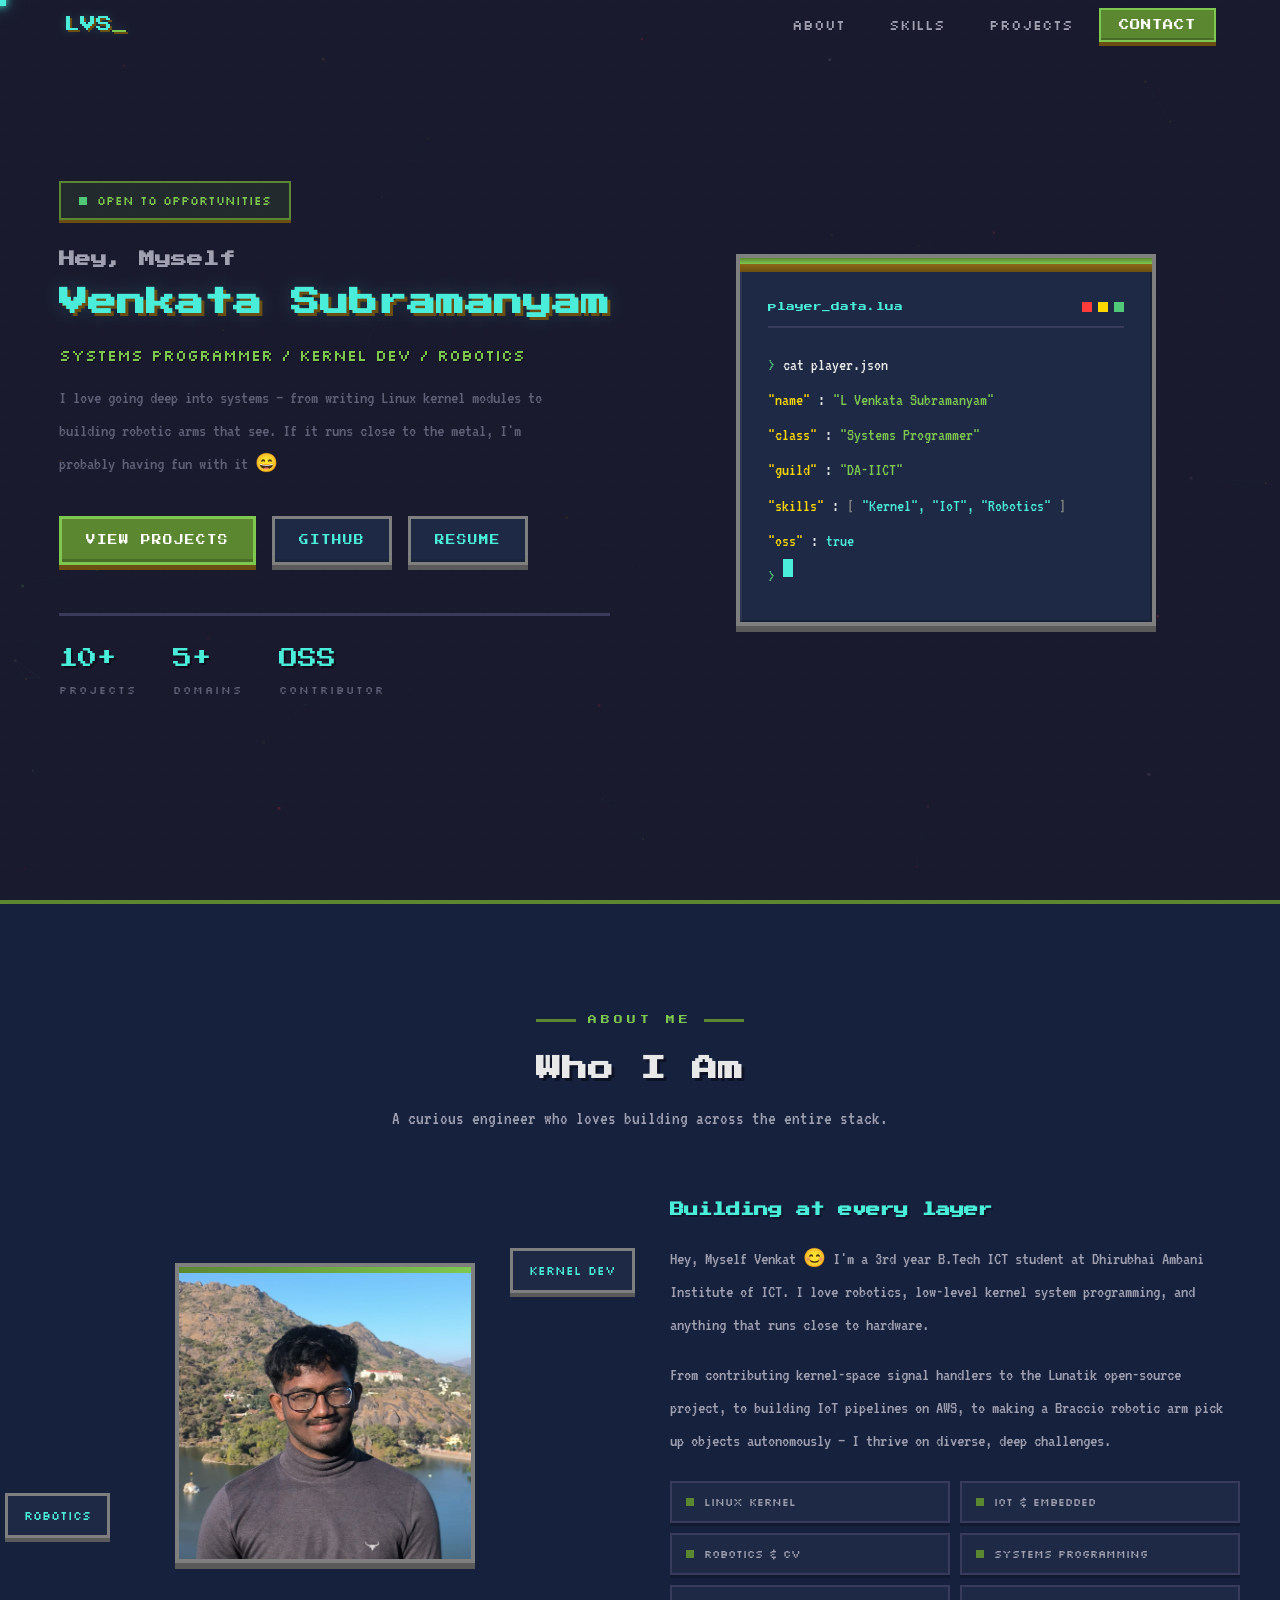
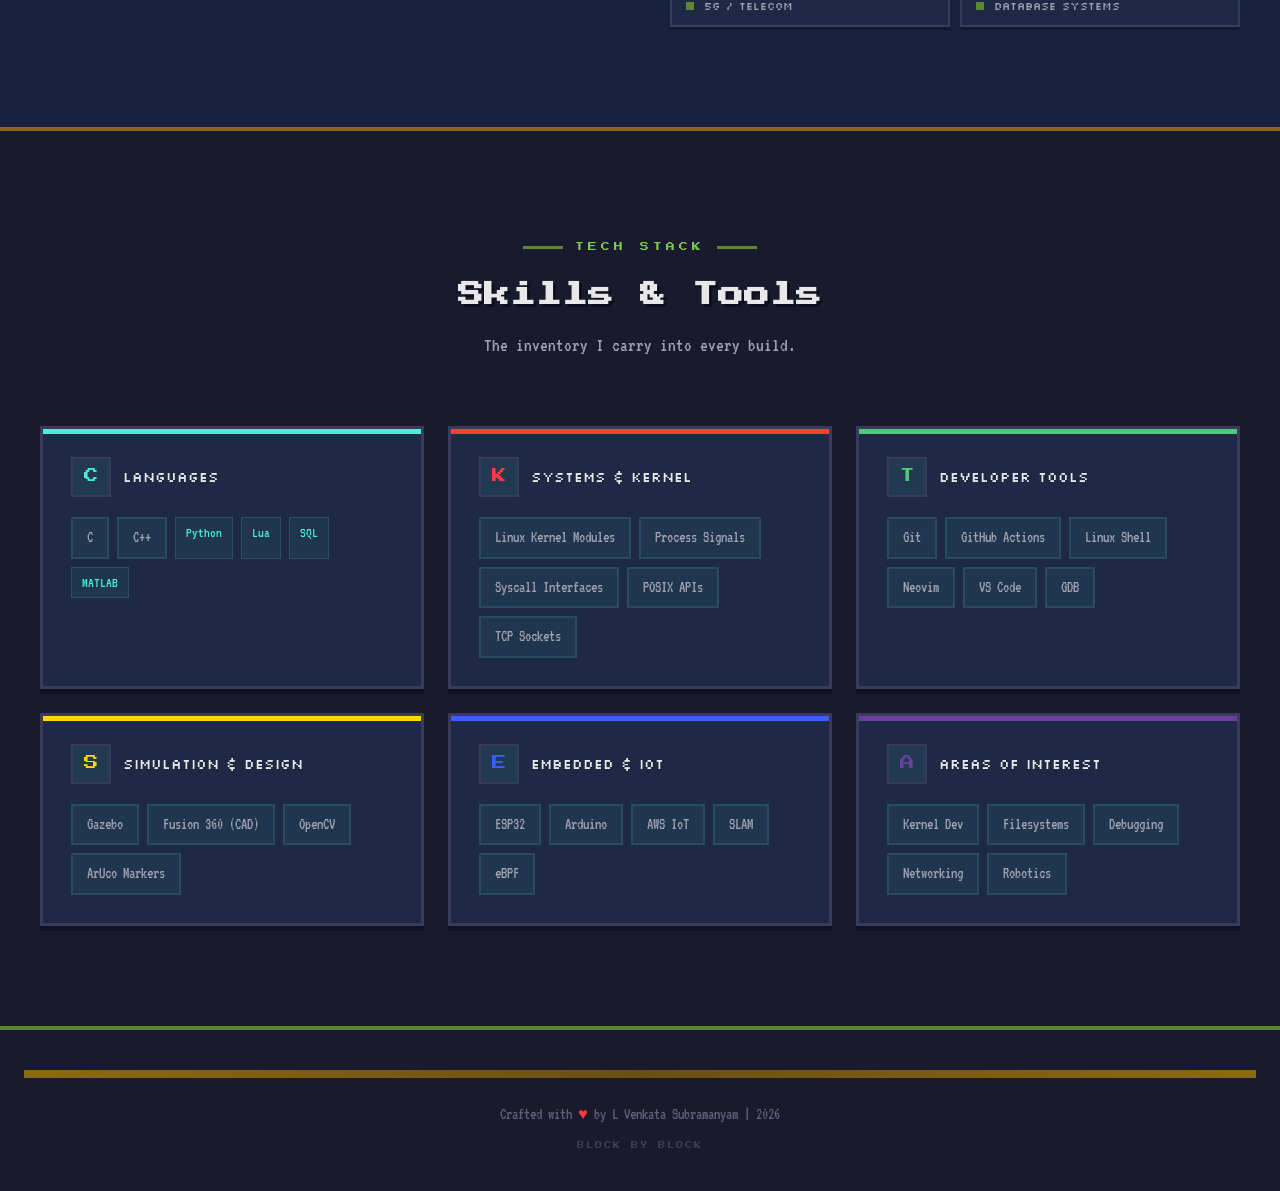
==== commit 3bba726f: "update" ====
--- a/index.html
+++ b/index.html
@@ -10,7 +10,6 @@
 </head>
 <body>
     <!-- Background -->
-     
     <canvas id="particles"></canvas>
     <div class="bg-grid"></div>
 
@@ -26,14 +25,12 @@
     <!-- Navbar -->
     <nav class="navbar" id="navbar">
         <div class="nav-container">
-            <a href="#" class="nav-logo">LVS<span class="dot">_</span></a>
+            <a href="index.html" class="nav-logo">LVS<span class="dot">_</span></a>
             <ul class="nav-links" id="navLinks">
                 <li><a href="#about" onclick="closeNav()">About</a></li>
                 <li><a href="#skills" onclick="closeNav()">Skills</a></li>
-                <li><a href="#projects" onclick="closeNav()">Projects</a></li>
-                <li><a href="#achievements" onclick="closeNav()">Achievements</a></li>
-                <li><a href="#education" onclick="closeNav()">Education</a></li>
-                <li><a href="#contact" onclick="closeNav()" class="nav-cta">Contact</a></li>
+                <li><a href="projects.html" onclick="closeNav()">Projects</a></li>
+                <li><a href="contact.html" onclick="closeNav()" class="nav-cta">Contact</a></li>
             </ul>
             <button class="hamburger" id="hamburger" onclick="toggleNav()">
                 <span></span>
@@ -64,7 +61,7 @@
                             I'm probably having fun with it 😄
                         </p>
                         <div class="hero-buttons">
-                            <a href="#projects" class="btn btn-primary">View Projects</a>
+                            <a href="projects.html" class="btn btn-primary">View Projects</a>
                             <a href="https://github.com/Physic69" target="_blank" class="btn btn-outline">GitHub</a>
                             <a href="#" class="btn btn-outline" id="resumeBtn">Resume</a>
                         </div>
@@ -206,10 +203,10 @@
                         <div class="skill-tags">
                             <span class="skill-tag">C</span>
                             <span class="skill-tag">C++</span>
-                            <span class="skill-tag">Python</span>
-                            <span class="skill-tag">Lua</span>
-                            <span class="skill-tag">SQL</span>
-                            <span class="skill-tag">MATLAB</span>
+                            <span class="tech-tag">Python</span>
+                            <span class="tech-tag">Lua</span>
+                            <span class="tech-tag">SQL</span>
+                            <span class="tech-tag">MATLAB</span>
                         </div>
                     </div>
                     <div class="skill-category reveal reveal-delay-2">
@@ -290,464 +287,13 @@
                 </div>
             </div>
         </section>
-
-        <!-- PROJECTS -->
-        <section class="projects" id="projects">
-            <div class="container">
-                <div class="section-header reveal">
-                    <div class="section-label">My Work</div>
-                    <h2 class="section-title">Projects</h2>
-                    <p class="section-subtitle">Things I've built, broken, and shipped.</p>
-                </div>
-                <div class="projects-filter reveal">
-                    <button class="filter-btn active" onclick="filterProjects('all', this)">All</button>
-                    <button class="filter-btn" onclick="filterProjects('systems', this)">Systems</button>
-                    <button class="filter-btn" onclick="filterProjects('iot', this)">IoT & Robotics</button>
-                    <button class="filter-btn" onclick="filterProjects('web', this)">Web / DB</button>
-                    <button class="filter-btn" onclick="filterProjects('research', this)">Research</button>
-                </div>
-                <div class="projects-grid" id="projectsGrid">
-
-                    <!-- 1. Lunatik -->
-                    <div class="project-card reveal" data-category="systems">
-                        <div class="project-card-top-bar"></div>
-                        <div class="project-featured-badge">FEATURED</div>
-                        <div class="project-card-header">
-                            <div class="project-icon-box">
-                                <span class="project-icon-char" style="color: var(--diamond-blue);">K</span>
-                            </div>
-                            <div class="project-links">
-                                <a href="https://github.com/luainkernel/lunatik/commits/master/?author=Physic69" target="_blank" class="project-link" title="GitHub">
-                                    <svg width="16" height="16" viewBox="0 0 24 24" fill="currentColor"><path d="M12 0c-6.626 0-12 5.373-12 12 0 5.302 3.438 9.8 8.207 11.387.599.111.793-.261.793-.577v-2.234c-3.338.726-4.033-1.416-4.033-1.416-.546-1.387-1.333-1.756-1.333-1.756-1.089-.745.083-.729.083-.729 1.205.084 1.839 1.237 1.839 1.237 1.07 1.834 2.807 1.304 3.492.997.107-.775.418-1.305.762-1.604-2.665-.305-5.467-1.334-5.467-5.931 0-1.311.469-2.381 1.236-3.221-.124-.303-.535-1.524.117-3.176 0 0 1.008-.322 3.301 1.23.957-.266 1.983-.399 3.003-.404 1.02.005 2.047.138 3.006.404 2.291-1.552 3.297-1.23 3.297-1.23.653 1.653.242 2.874.118 3.176.77.84 1.235 1.911 1.235 3.221 0 4.609-2.807 5.624-5.479 5.921.43.372.823 1.102.823 2.222v3.293c0 .319.192.694.801.576 4.765-1.589 8.199-6.086 8.199-11.386 0-6.627-5.373-12-12-12z"/></svg>
-                                </a>
-                            </div>
-                        </div>
-                        <div class="project-card-body">
-                            <h3 class="project-title">Lunatik - Linux Kernel Contributions</h3>
-                            <p class="project-description">
-                                Implemented kernel-space signal handling functions (kill, sigpending,
-                                sigprocmask) exposing Linux kernel syscalls to Lua scripts running
-                                in kernel mode. Set up CI/CD pipeline and improved memory safety
-                                in the luadata module.
-                            </p>
-                        </div>
-                        <div class="project-card-footer">
-                            <div class="project-tech">
-                                <span class="tech-tag">C</span>
-                                <span class="tech-tag">Lua</span>
-                                <span class="tech-tag">Linux Kernel</span>
-                                <span class="tech-tag">GitHub Actions</span>
-                            </div>
-                        </div>
-                    </div>
-
-                    <!-- 2. Robotic Arm -->
-                    <div class="project-card reveal reveal-delay-1" data-category="iot">
-                        <div class="project-card-top-bar"></div>
-                        <div class="project-featured-badge">FEATURED</div>
-                        <div class="project-card-header">
-                            <div class="project-icon-box">
-                                <span class="project-icon-char" style="color: var(--redstone-red);">R</span>
-                            </div>
-                            <div class="project-links">
-                                <a href="https://github.com/Physic69/Vision-Based-Robotic-Arm-Control-" target="_blank" class="project-link">
-                                    <svg width="16" height="16" viewBox="0 0 24 24" fill="currentColor"><path d="M12 0c-6.626 0-12 5.373-12 12 0 5.302 3.438 9.8 8.207 11.387.599.111.793-.261.793-.577v-2.234c-3.338.726-4.033-1.416-4.033-1.416-.546-1.387-1.333-1.756-1.333-1.756-1.089-.745.083-.729.083-.729 1.205.084 1.839 1.237 1.839 1.237 1.07 1.834 2.807 1.304 3.492.997.107-.775.418-1.305.762-1.604-2.665-.305-5.467-1.334-5.467-5.931 0-1.311.469-2.381 1.236-3.221-.124-.303-.535-1.524.117-3.176 0 0 1.008-.322 3.301 1.23.957-.266 1.983-.399 3.003-.404 1.02.005 2.047.138 3.006.404 2.291-1.552 3.297-1.23 3.297-1.23.653 1.653.242 2.874.118 3.176.77.84 1.235 1.911 1.235 3.221 0 4.609-2.807 5.624-5.479 5.921.43.372.823 1.102.823 2.222v3.293c0 .319.192.694.801.576 4.765-1.589 8.199-6.086 8.199-11.386 0-6.627-5.373-12-12-12z"/></svg>
-                                </a>
-                            </div>
-                        </div>
-                        <div class="project-card-body">
-                            <h3 class="project-title">Vision-Based Robotic Arm Control</h3>
-                            <p class="project-description">
-                                Autonomous Braccio robotic arm that detects and manipulates objects
-                                using ArUco markers, computer vision, and inverse kinematics.
-                                Python controls communicate with Arduino while a camera
-                                tracks marker positions in real-time.
-                            </p>
-                        </div>
-                        <div class="project-card-footer">
-                            <div class="project-tech">
-                                <span class="tech-tag">Python</span>
-                                <span class="tech-tag">OpenCV</span>
-                                <span class="tech-tag">Arduino</span>
-                                <span class="tech-tag">Kinematics</span>
-                            </div>
-                        </div>
-                    </div>
-
-                    <!-- 3. IoT -->
-                    <div class="project-card reveal reveal-delay-2" data-category="iot">
-                        <div class="project-card-top-bar"></div>
-                        <div class="project-featured-badge">FEATURED</div>
-                        <div class="project-card-header">
-                            <div class="project-icon-box">
-                                <span class="project-icon-char" style="color: var(--emerald-green);">I</span>
-                            </div>
-                            <div class="project-links">
-                                <a href="https://github.com/Physic69/IoT_Project" target="_blank" class="project-link">
-                                    <svg width="16" height="16" viewBox="0 0 24 24" fill="currentColor"><path d="M12 0c-6.626 0-12 5.373-12 12 0 5.302 3.438 9.8 8.207 11.387.599.111.793-.261.793-.577v-2.234c-3.338.726-4.033-1.416-4.033-1.416-.546-1.387-1.333-1.756-1.333-1.756-1.089-.745.083-.729.083-.729 1.205.084 1.839 1.237 1.839 1.237 1.07 1.834 2.807 1.304 3.492.997.107-.775.418-1.305.762-1.604-2.665-.305-5.467-1.334-5.467-5.931 0-1.311.469-2.381 1.236-3.221-.124-.303-.535-1.524.117-3.176 0 0 1.008-.322 3.301 1.23.957-.266 1.983-.399 3.003-.404 1.02.005 2.047.138 3.006.404 2.291-1.552 3.297-1.23 3.297-1.23.653 1.653.242 2.874.118 3.176.77.84 1.235 1.911 1.235 3.221 0 4.609-2.807 5.624-5.479 5.921.43.372.823 1.102.823 2.222v3.293c0 .319.192.694.801.576 4.765-1.589 8.199-6.086 8.199-11.386 0-6.627-5.373-12-12-12z"/></svg>
-                                </a>
-                            </div>
-                        </div>
-                        <div class="project-card-body">
-                            <h3 class="project-title">IoT Sensor System with AWS</h3>
-                            <p class="project-description">
-                                End-to-end IoT pipeline using ESP32 and sensors connected to
-                                AWS cloud with battery optimization. Sensor data is visualized
-                                in real-time through a web dashboard.
-                            </p>
-                        </div>
-                        <div class="project-card-footer">
-                            <div class="project-tech">
-                                <span class="tech-tag">ESP32</span>
-                                <span class="tech-tag">AWS</span>
-                                <span class="tech-tag">Sensors</span>
-                                <span class="tech-tag">Web Dashboard</span>
-                            </div>
-                        </div>
-                    </div>
-
-                    <!-- 4. TCP DB -->
-                    <div class="project-card reveal reveal-delay-3" data-category="systems">
-                        <div class="project-card-top-bar"></div>
-                        <div class="project-featured-badge">FEATURED</div>
-                        <div class="project-card-header">
-                            <div class="project-icon-box">
-                                <span class="project-icon-char" style="color: var(--gold-yellow);">T</span>
-                            </div>
-                            <div class="project-links">
-                                <a href="https://github.com/Physic69/woc7.0-system-programming-terminal-database" target="_blank" class="project-link">
-                                    <svg width="16" height="16" viewBox="0 0 24 24" fill="currentColor"><path d="M12 0c-6.626 0-12 5.373-12 12 0 5.302 3.438 9.8 8.207 11.387.599.111.793-.261.793-.577v-2.234c-3.338.726-4.033-1.416-4.033-1.416-.546-1.387-1.333-1.756-1.333-1.756-1.089-.745.083-.729.083-.729 1.205.084 1.839 1.237 1.839 1.237 1.07 1.834 2.807 1.304 3.492.997.107-.775.418-1.305.762-1.604-2.665-.305-5.467-1.334-5.467-5.931 0-1.311.469-2.381 1.236-3.221-.124-.303-.535-1.524.117-3.176 0 0 1.008-.322 3.301 1.23.957-.266 1.983-.399 3.003-.404 1.02.005 2.047.138 3.006.404 2.291-1.552 3.297-1.23 3.297-1.23.653 1.653.242 2.874.118 3.176.77.84 1.235 1.911 1.235 3.221 0 4.609-2.807 5.624-5.479 5.921.43.372.823 1.102.823 2.222v3.293c0 .319.192.694.801.576 4.765-1.589 8.199-6.086 8.199-11.386 0-6.627-5.373-12-12-12z"/></svg>
-                                </a>
-                            </div>
-                        </div>
-                        <div class="project-card-body">
-                            <h3 class="project-title">TCP Terminal Database System</h3>
-                            <p class="project-description">
-                                TCP socket-based client-server application in C++ enabling
-                                command-line database operations with persistent binary file
-                                storage, efficient data retrieval, and real-time server responses.
-                            </p>
-                        </div>
-                        <div class="project-card-footer">
-                            <div class="project-tech">
-                                <span class="tech-tag">C++</span>
-                                <span class="tech-tag">TCP Sockets</span>
-                                <span class="tech-tag">Binary I/O</span>
-                                <span class="tech-tag">Client-Server</span>
-                            </div>
-                        </div>
-                    </div>
-
-                    <!-- 5. LDPC -->
-                    <div class="project-card reveal" data-category="research">
-                        <div class="project-card-top-bar"></div>
-                        <div class="project-featured-badge">FEATURED</div>
-                        <div class="project-card-header">
-                            <div class="project-icon-box">
-                                <span class="project-icon-char" style="color: var(--lapis-blue);">5</span>
-                            </div>
-                            <div class="project-links">
-                                <a href="https://github.com/Physic69/LDPC-Code_Simulation_for_5G_NR" target="_blank" class="project-link">
-                                    <svg width="16" height="16" viewBox="0 0 24 24" fill="currentColor"><path d="M12 0c-6.626 0-12 5.373-12 12 0 5.302 3.438 9.8 8.207 11.387.599.111.793-.261.793-.577v-2.234c-3.338.726-4.033-1.416-4.033-1.416-.546-1.387-1.333-1.756-1.333-1.756-1.089-.745.083-.729.083-.729 1.205.084 1.839 1.237 1.839 1.237 1.07 1.834 2.807 1.304 3.492.997.107-.775.418-1.305.762-1.604-2.665-.305-5.467-1.334-5.467-5.931 0-1.311.469-2.381 1.236-3.221-.124-.303-.535-1.524.117-3.176 0 0 1.008-.322 3.301 1.23.957-.266 1.983-.399 3.003-.404 1.02.005 2.047.138 3.006.404 2.291-1.552 3.297-1.23 3.297-1.23.653 1.653.242 2.874.118 3.176.77.84 1.235 1.911 1.235 3.221 0 4.609-2.807 5.624-5.479 5.921.43.372.823 1.102.823 2.222v3.293c0 .319.192.694.801.576 4.765-1.589 8.199-6.086 8.199-11.386 0-6.627-5.373-12-12-12z"/></svg>
-                                </a>
-                            </div>
-                        </div>
-                        <div class="project-card-body">
-                            <h3 class="project-title">LDPC Code Simulation for 5G NR</h3>
-                            <p class="project-description">
-                                Simulated LDPC codes under various code rates and decoding
-                                techniques. Sum-Product decoding showed near-optimal performance.
-                                Validates LDPC effectiveness for reliable 5G NR communication.
-                            </p>
-                        </div>
-                        <div class="project-card-footer">
-                            <div class="project-tech">
-                                <span class="tech-tag">MATLAB</span>
-                                <span class="tech-tag">5G NR</span>
-                                <span class="tech-tag">LDPC</span>
-                                <span class="tech-tag">Signal Processing</span>
-                            </div>
-                        </div>
-                    </div>
-
-                    <!-- 6. SmartMapper -->
-                    <div class="project-card reveal reveal-delay-1" data-category="research">
-                        <div class="project-card-top-bar"></div>
-                        <div class="project-card-header">
-                            <div class="project-icon-box">
-                                <span class="project-icon-char" style="color: var(--obsidian-purple);">M</span>
-                            </div>
-                            <div class="project-links">
-                                <a href="https://github.com/Physic69/SmartMapper" target="_blank" class="project-link">
-                                    <svg width="16" height="16" viewBox="0 0 24 24" fill="currentColor"><path d="M12 0c-6.626 0-12 5.373-12 12 0 5.302 3.438 9.8 8.207 11.387.599.111.793-.261.793-.577v-2.234c-3.338.726-4.033-1.416-4.033-1.416-.546-1.387-1.333-1.756-1.333-1.756-1.089-.745.083-.729.083-.729 1.205.084 1.839 1.237 1.839 1.237 1.07 1.834 2.807 1.304 3.492.997.107-.775.418-1.305.762-1.604-2.665-.305-5.467-1.334-5.467-5.931 0-1.311.469-2.381 1.236-3.221-.124-.303-.535-1.524.117-3.176 0 0 1.008-.322 3.301 1.23.957-.266 1.983-.399 3.003-.404 1.02.005 2.047.138 3.006.404 2.291-1.552 3.297-1.23 3.297-1.23.653 1.653.242 2.874.118 3.176.77.84 1.235 1.911 1.235 3.221 0 4.609-2.807 5.624-5.479 5.921.43.372.823 1.102.823 2.222v3.293c0 .319.192.694.801.576 4.765-1.589 8.199-6.086 8.199-11.386 0-6.627-5.373-12-12-12z"/></svg>
-                                </a>
-                            </div>
-                        </div>
-                        <div class="project-card-body">
-                            <h3 class="project-title">SmartMapper - SLAM vs Dead Reckoning</h3>
-                            <p class="project-description">
-                                Comparing Dead Reckoning and SLAM-based localization on mobile
-                                devices. Evaluating accuracy, drift, and real-world applicability
-                                of different indoor positioning approaches.
-                            </p>
-                        </div>
-                        <div class="project-card-footer">
-                            <div class="project-tech">
-                                <span class="tech-tag">SLAM</span>
-                                <span class="tech-tag">Mobile Dev</span>
-                                <span class="tech-tag">Sensors</span>
-                                <span class="tech-tag">Localization</span>
-                            </div>
-                        </div>
-                    </div>
-
-                    <!-- 7. Kernel Process -->
-                    <div class="project-card reveal reveal-delay-2" data-category="systems">
-                        <div class="project-card-top-bar"></div>
-                        <div class="project-card-header">
-                            <div class="project-icon-box">
-                                <span class="project-icon-char" style="color: var(--diamond-blue);">D</span>
-                            </div>
-                            <div class="project-links">
-                                <a href="https://gist.github.com/Physic69/b718061e729bcf6ca1083ba87a6ba4bc" target="_blank" class="project-link">
-                                    <svg width="16" height="16" viewBox="0 0 24 24" fill="currentColor"><path d="M12 0c-6.626 0-12 5.373-12 12 0 5.302 3.438 9.8 8.207 11.387.599.111.793-.261.793-.577v-2.234c-3.338.726-4.033-1.416-4.033-1.416-.546-1.387-1.333-1.756-1.333-1.756-1.089-.745.083-.729.083-.729 1.205.084 1.839 1.237 1.839 1.237 1.07 1.834 2.807 1.304 3.492.997.107-.775.418-1.305.762-1.604-2.665-.305-5.467-1.334-5.467-5.931 0-1.311.469-2.381 1.236-3.221-.124-.303-.535-1.524.117-3.176 0 0 1.008-.322 3.301 1.23.957-.266 1.983-.399 3.003-.404 1.02.005 2.047.138 3.006.404 2.291-1.552 3.297-1.23 3.297-1.23.653 1.653.242 2.874.118 3.176.77.84 1.235 1.911 1.235 3.221 0 4.609-2.807 5.624-5.479 5.921.43.372.823 1.102.823 2.222v3.293c0 .319.192.694.801.576 4.765-1.589 8.199-6.086 8.199-11.386 0-6.627-5.373-12-12-12z"/></svg>
-                                </a>
-                            </div>
-                        </div>
-                        <div class="project-card-body">
-                            <h3 class="project-title">Linux Kernel Process Reference</h3>
-                            <p class="project-description">
-                                Comprehensive reference covering process states, wait queues,
-                                task_struct, CFS scheduling, and kernel synchronization.
-                                Includes eBPF-based debugging for D-state hangs.
-                            </p>
-                        </div>
-                        <div class="project-card-footer">
-                            <div class="project-tech">
-                                <span class="tech-tag">Linux Kernel</span>
-                                <span class="tech-tag">eBPF</span>
-                                <span class="tech-tag">CFS</span>
-                                <span class="tech-tag">Documentation</span>
-                            </div>
-                        </div>
-                    </div>
-
-                    <!-- 8. Coding Platform DB -->
-                    <div class="project-card reveal reveal-delay-3" data-category="web">
-                        <div class="project-card-top-bar"></div>
-                        <div class="project-card-header">
-                            <div class="project-icon-box">
-                                <span class="project-icon-char" style="color: var(--emerald-green);">Q</span>
-                            </div>
-                            <div class="project-links">
-                                <a href="https://github.com/Physic69/Coding_Platform_DB" target="_blank" class="project-link">
-                                    <svg width="16" height="16" viewBox="0 0 24 24" fill="currentColor"><path d="M12 0c-6.626 0-12 5.373-12 12 0 5.302 3.438 9.8 8.207 11.387.599.111.793-.261.793-.577v-2.234c-3.338.726-4.033-1.416-4.033-1.416-.546-1.387-1.333-1.756-1.333-1.756-1.089-.745.083-.729.083-.729 1.205.084 1.839 1.237 1.839 1.237 1.07 1.834 2.807 1.304 3.492.997.107-.775.418-1.305.762-1.604-2.665-.305-5.467-1.334-5.467-5.931 0-1.311.469-2.381 1.236-3.221-.124-.303-.535-1.524.117-3.176 0 0 1.008-.322 3.301 1.23.957-.266 1.983-.399 3.003-.404 1.02.005 2.047.138 3.006.404 2.291-1.552 3.297-1.23 3.297-1.23.653 1.653.242 2.874.118 3.176.77.84 1.235 1.911 1.235 3.221 0 4.609-2.807 5.624-5.479 5.921.43.372.823 1.102.823 2.222v3.293c0 .319.192.694.801.576 4.765-1.589 8.199-6.086 8.199-11.386 0-6.627-5.373-12-12-12z"/></svg>
-                                </a>
-                            </div>
-                        </div>
-                        <div class="project-card-body">
-                            <h3 class="project-title">Coding Platform Database</h3>
-                            <p class="project-description">
-                                Relational database system for an online coding platform
-                                supporting user management, problem storage, contest hosting,
-                                and submission tracking with optimized queries.
-                            </p>
-                        </div>
-                        <div class="project-card-footer">
-                            <div class="project-tech">
-                                <span class="tech-tag">SQL</span>
-                                <span class="tech-tag">PostgreSQL</span>
-                                <span class="tech-tag">ER Design</span>
-                                <span class="tech-tag">Normalization</span>
-                            </div>
-                        </div>
-                    </div>
-
-                    <!-- 9. Social Media -->
-                    <div class="project-card reveal" data-category="web">
-                        <div class="project-card-top-bar"></div>
-                        <div class="project-card-header">
-                            <div class="project-icon-box">
-                                <span class="project-icon-char" style="color: var(--redstone-red);">S</span>
-                            </div>
-                            <div class="project-links">
-                                <a href="https://github.com/Physic69/SE_project" target="_blank" class="project-link">
-                                    <svg width="16" height="16" viewBox="0 0 24 24" fill="currentColor"><path d="M12 0c-6.626 0-12 5.373-12 12 0 5.302 3.438 9.8 8.207 11.387.599.111.793-.261.793-.577v-2.234c-3.338.726-4.033-1.416-4.033-1.416-.546-1.387-1.333-1.756-1.333-1.756-1.089-.745.083-.729.083-.729 1.205.084 1.839 1.237 1.839 1.237 1.07 1.834 2.807 1.304 3.492.997.107-.775.418-1.305.762-1.604-2.665-.305-5.467-1.334-5.467-5.931 0-1.311.469-2.381 1.236-3.221-.124-.303-.535-1.524.117-3.176 0 0 1.008-.322 3.301 1.23.957-.266 1.983-.399 3.003-.404 1.02.005 2.047.138 3.006.404 2.291-1.552 3.297-1.23 3.297-1.23.653 1.653.242 2.874.118 3.176.77.84 1.235 1.911 1.235 3.221 0 4.609-2.807 5.624-5.479 5.921.43.372.823 1.102.823 2.222v3.293c0 .319.192.694.801.576 4.765-1.589 8.199-6.086 8.199-11.386 0-6.627-5.373-12-12-12z"/></svg>
-                                </a>
-                            </div>
-                        </div>
-                        <div class="project-card-body">
-                            <h3 class="project-title">Social Media Platform</h3>
-                            <p class="project-description">
-                                Full-stack social media application built as a Software Engineering
-                                project. Features user profiles, posts, interactions, and a
-                                responsive interface.
-                            </p>
-                        </div>
-                        <div class="project-card-footer">
-                            <div class="project-tech">
-                                <span class="tech-tag">Full Stack</span>
-                                <span class="tech-tag">JavaScript</span>
-                                <span class="tech-tag">Database</span>
-                                <span class="tech-tag">REST API</span>
-                            </div>
-                        </div>
-                    </div>
-
-                    <!-- 10. Binary Search -->
-                    <div class="project-card reveal reveal-delay-1" data-category="web">
-                        <div class="project-card-top-bar"></div>
-                        <div class="project-card-header">
-                            <div class="project-icon-box">
-                                <span class="project-icon-char" style="color: var(--gold-yellow);">B</span>
-                            </div>
-                            <div class="project-links">
-                                <a href="https://github.com/Physic69/Bin_Sear" target="_blank" class="project-link">
-                                    <svg width="16" height="16" viewBox="0 0 24 24" fill="currentColor"><path d="M12 0c-6.626 0-12 5.373-12 12 0 5.302 3.438 9.8 8.207 11.387.599.111.793-.261.793-.577v-2.234c-3.338.726-4.033-1.416-4.033-1.416-.546-1.387-1.333-1.756-1.333-1.756-1.089-.745.083-.729.083-.729 1.205.084 1.839 1.237 1.839 1.237 1.07 1.834 2.807 1.304 3.492.997.107-.775.418-1.305.762-1.604-2.665-.305-5.467-1.334-5.467-5.931 0-1.311.469-2.381 1.236-3.221-.124-.303-.535-1.524.117-3.176 0 0 1.008-.322 3.301 1.23.957-.266 1.983-.399 3.003-.404 1.02.005 2.047.138 3.006.404 2.291-1.552 3.297-1.23 3.297-1.23.653 1.653.242 2.874.118 3.176.77.84 1.235 1.911 1.235 3.221 0 4.609-2.807 5.624-5.479 5.921.43.372.823 1.102.823 2.222v3.293c0 .319.192.694.801.576 4.765-1.589 8.199-6.086 8.199-11.386 0-6.627-5.373-12-12-12z"/></svg>
-                                </a>
-                            </div>
-                        </div>
-                        <div class="project-card-body">
-                            <h3 class="project-title">Binary Search Visualizer</h3>
-                            <p class="project-description">
-                                Interactive visualization tool for binary search algorithm,
-                                helping users understand the step-by-step process with
-                                animated visuals.
-                            </p>
-                        </div>
-                        <div class="project-card-footer">
-                            <div class="project-tech">
-                                <span class="tech-tag">JavaScript</span>
-                                <span class="tech-tag">Visualization</span>
-                                <span class="tech-tag">Algorithms</span>
-                            </div>
-                        </div>
-                    </div>
-                </div>
-            </div>
-        </section>
-
-        <!-- ACHIEVEMENTS -->
-        <section class="achievements" id="achievements">
-            <div class="container">
-                <div class="section-header reveal">
-                    <div class="section-label">Achievements</div>
-                    <h2 class="section-title">Milestones</h2>
-                    <p class="section-subtitle">Accomplishments along the way.</p>
-                </div>
-                <div class="achievements-grid">
-                    <div class="achievement-card reveal reveal-delay-1">
-                        <div class="achievement-title">Winter of Code - MW Position</div>
-                        <div class="achievement-desc">
-                            Achieved MW position in Winter of Code in the Computer System
-                            Programming Track. Worked on real kernel-level and systems projects.
-                        </div>
-                    </div>
-                    <div class="achievement-card reveal reveal-delay-2">
-                        <div class="achievement-title">Gazebo - Top Contributor</div>
-                        <div class="achievement-desc">
-                            Recognized as top contributor in the Gazebo Jetty Tutorial
-                            Testing Party. Helped validate and improve robotics simulation docs.
-                        </div>
-                    </div>
-                    <div class="achievement-card reveal reveal-delay-3">
-                        <div class="achievement-title">JEE Mains - 98.67 %ile</div>
-                        <div class="achievement-desc">
-                            Scored 98.67 percentile in JEE Mains with an All India Rank
-                            of 15514 among over a million candidates.
-                        </div>
-                    </div>
-                </div>
-            </div>
-        </section>
-
-        <!-- EDUCATION -->
-        <section class="education" id="education">
-            <div class="container">
-                <div class="section-header reveal">
-                    <div class="section-label">Education</div>
-                    <h2 class="section-title">Academic Path</h2>
-                </div>
-                <div class="education-card reveal">
-                    <div class="education-card-top"></div>
-                    <div class="education-card-dirt"></div>
-                    <div class="education-card-content">
-                        <div class="education-header">
-                            <div class="education-icon">
-                                <div class="education-icon-text">DA<br>IICT</div>
-                            </div>
-                            <div class="education-info">
-                                <h3>Dhirubhai Ambani Institute of ICT</h3>
-                                <div class="degree">B.Tech in Information & Communication Technology</div>
-                                <div class="year">2022 - 2026 | 3rd Year</div>
-                            </div>
-                        </div>
-                        <div class="education-details">
-                            <p>
-                                Studying a comprehensive curriculum spanning computer science,
-                                electronics, and communication systems. Actively building projects
-                                in kernel development, IoT, robotics, and open-source contributions.
-                            </p>
-                            <div class="coursework-tags">
-                                <span class="coursework-tag">Computer System Programming</span>
-                                <span class="coursework-tag">Operating Systems</span>
-                                <span class="coursework-tag">DBMS</span>
-                                <span class="coursework-tag">DLCO</span>
-                                <span class="coursework-tag">Intro to Robotics</span>
-                                <span class="coursework-tag">Embedded Hardware Design</span>
-                            </div>
-                        </div>
-                    </div>
-                </div>
-            </div>
-        </section>
-
-        <!-- CONTACT -->
-        <section class="contact" id="contact">
-            <div class="container">
-                <div class="section-header reveal">
-                    <div class="section-label">Get In Touch</div>
-                    <h2 class="section-title">Let's Connect</h2>
-                </div>
-                <div class="contact-content reveal">
-                    <p class="contact-text">
-                        I'm always excited to discuss new opportunities, interesting projects,
-                        or anything related to systems programming, kernel dev, and robotics.
-                        Drop me a line 😊
-                    </p>
-                    <div class="contact-links">
-                        <a href="mailto:lvenkatsubramanyam@gmail.com" class="contact-link">
-                            <span class="contact-icon" style="color: var(--redstone-red);">@</span>
-                            <div>
-                                <div>Email</div>
-                                <div class="contact-link-label">lvenkatsubramanyam@gmail.com</div>
-                            </div>
-                        </a>
-                        <a href="https://github.com/Physic69" target="_blank" class="contact-link">
-                            <span class="contact-icon" style="color: var(--text-primary);">GH</span>
-                            <div>
-                                <div>GitHub</div>
-                                <div class="contact-link-label">Physic69</div>
-                            </div>
-                        </a>
-                        <a href="https://www.linkedin.com/in/lingampalli-venkata-subramanyam/" target="_blank" class="contact-link">
-                            <span class="contact-icon" style="color: var(--lapis-blue);">in</span>
-                            <div>
-                                <div>LinkedIn</div>
-                                <div class="contact-link-label">Venkata Subramanyam</div>
-                            </div>
-                        </a>
-                    </div>
-                </div>
-            </div>
-        </section>
     </main>
 
     <!-- Footer -->
     <footer>
         <div class="footer-dirt"></div>
         <p class="footer-text">
-            Crafted with <span class="heart">&#9829;</span> by L Venkata Subramanyam | 2025
+            Crafted with <span class="heart">&#9829;</span> by L Venkata Subramanyam | 2026
         </p>
         <p class="footer-craft">BLOCK BY BLOCK</p>
     </footer>
@@ -758,4 +304,4 @@
     <script src="js/navigation.js"></script>
     <script src="js/main.js"></script>
 </body>
-</html>+</html>
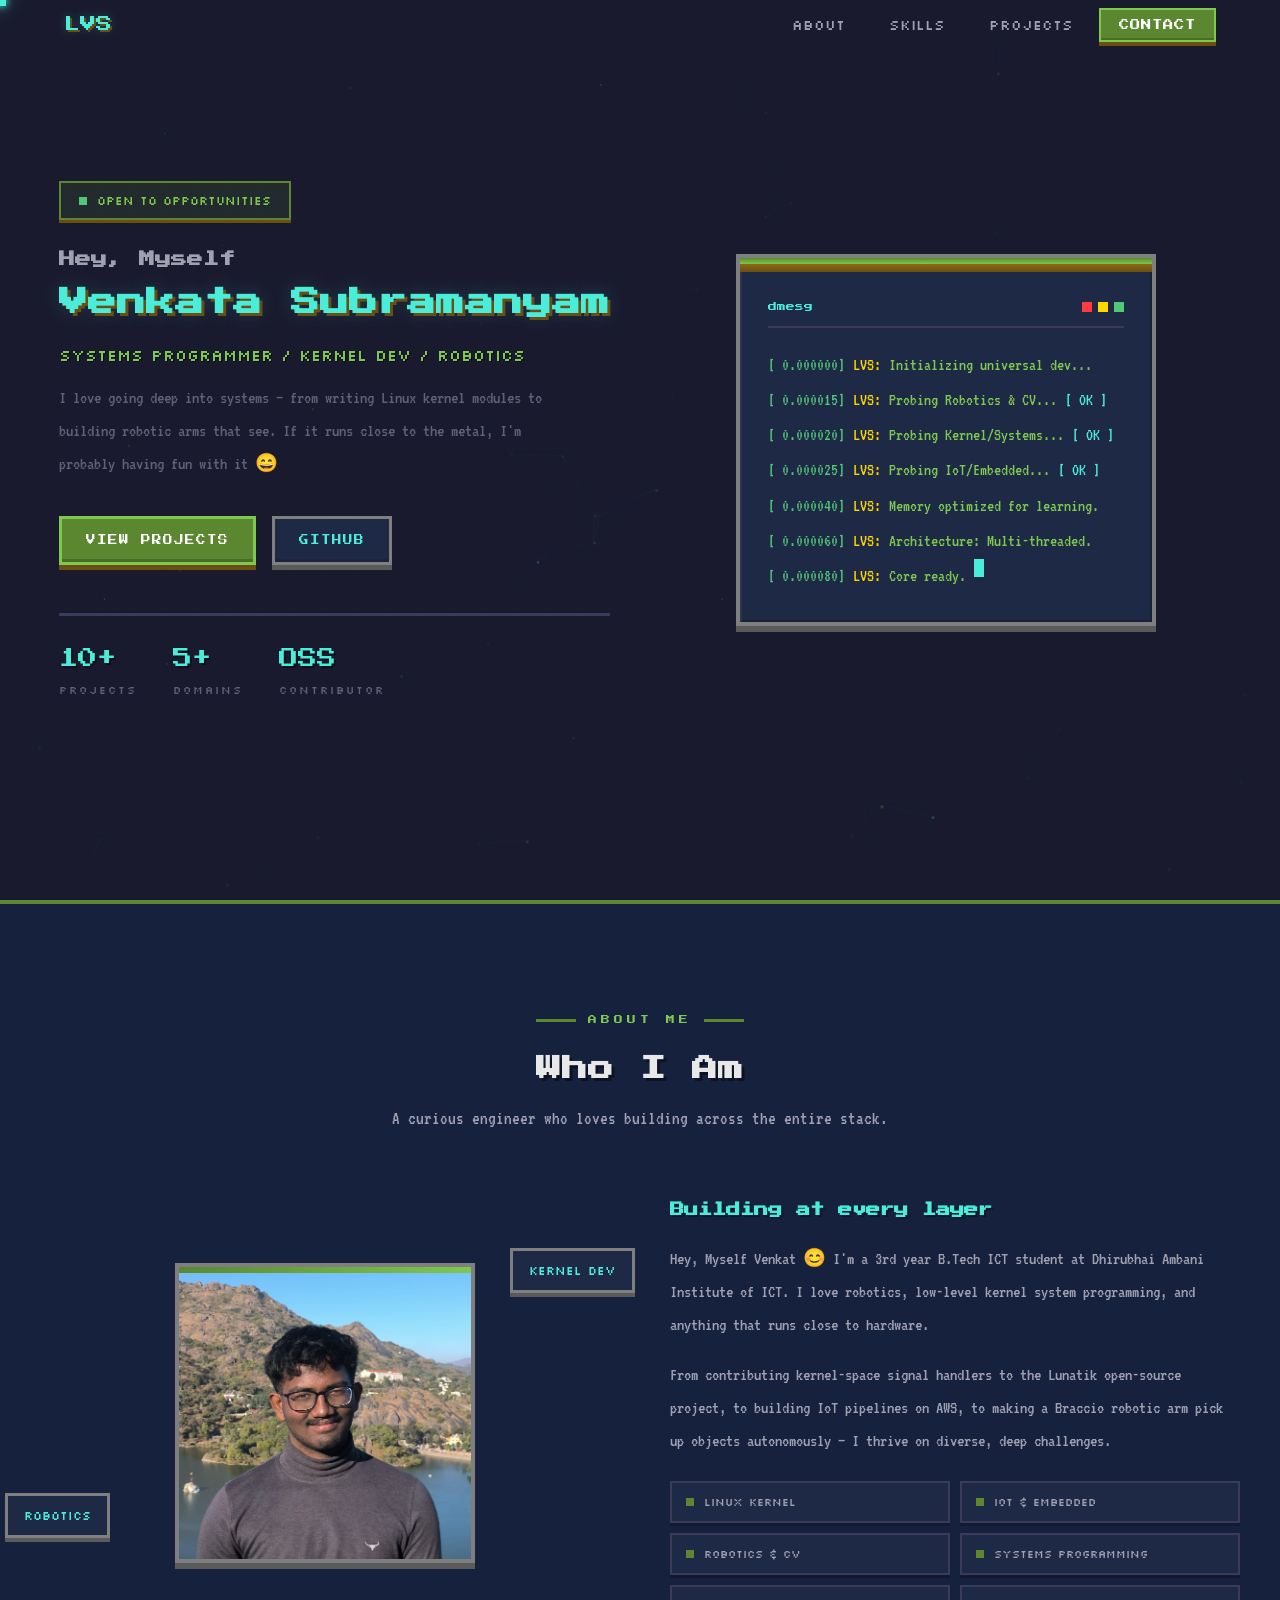
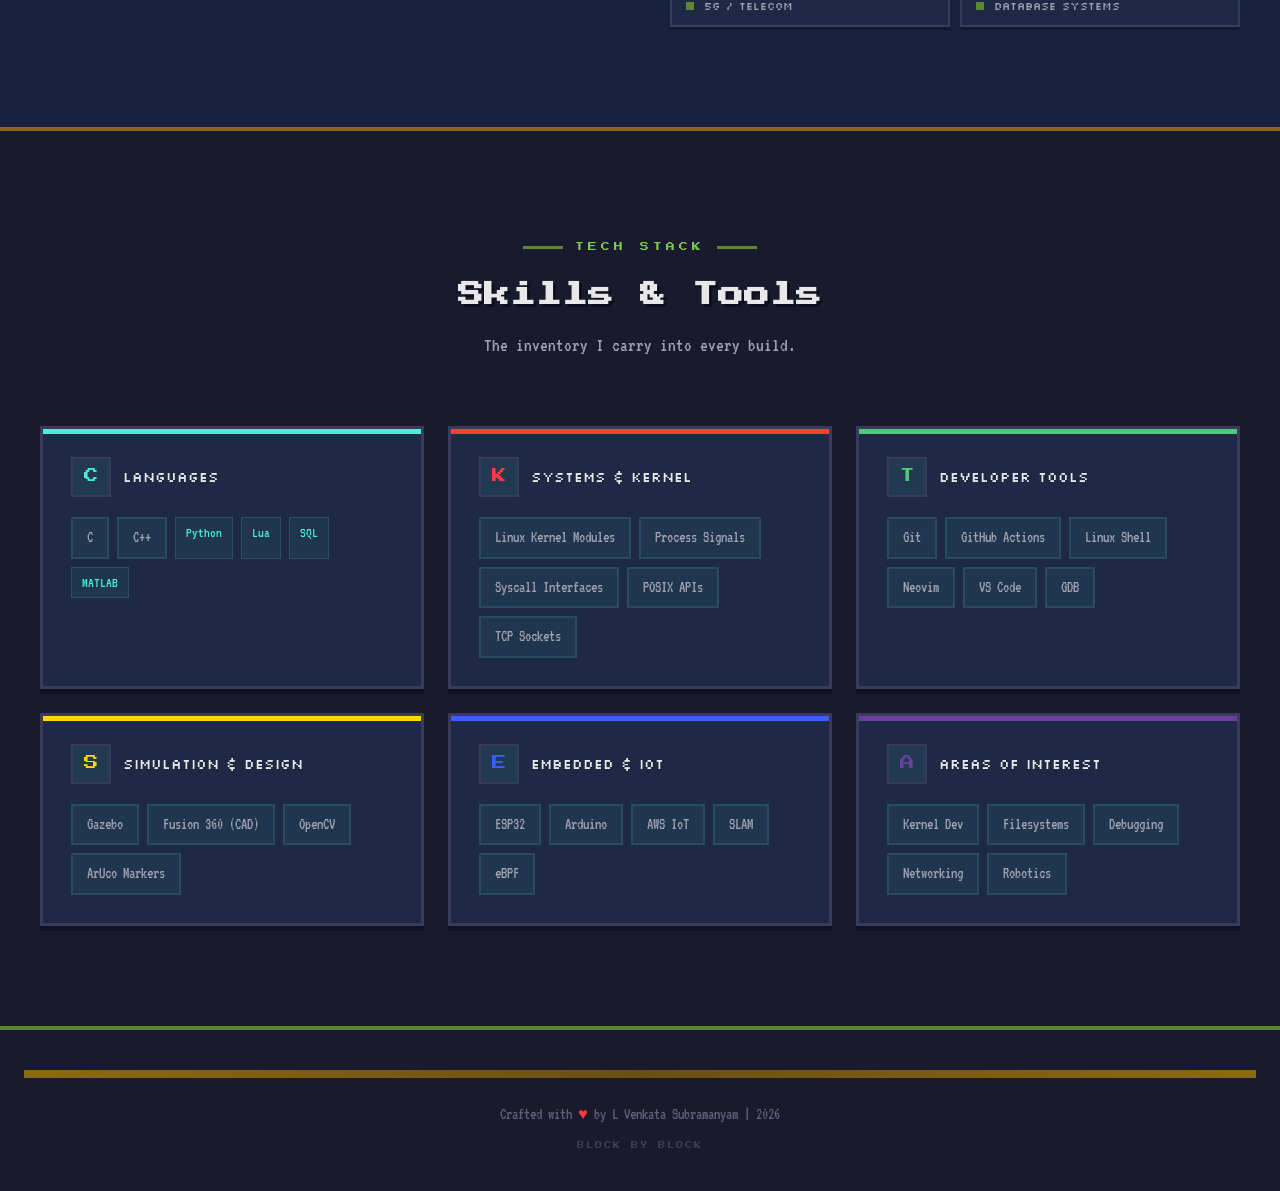
==== commit d1ac2428: "update" ====
--- a/index.html
+++ b/index.html
@@ -25,7 +25,7 @@
     <!-- Navbar -->
     <nav class="navbar" id="navbar">
         <div class="nav-container">
-            <a href="index.html" class="nav-logo">LVS<span class="dot">_</span></a>
+            <a href="index.html" class="nav-logo">LVS</a>
             <ul class="nav-links" id="navLinks">
                 <li><a href="#about" onclick="closeNav()">About</a></li>
                 <li><a href="#skills" onclick="closeNav()">Skills</a></li>
@@ -63,7 +63,7 @@
                         <div class="hero-buttons">
                             <a href="projects.html" class="btn btn-primary">View Projects</a>
                             <a href="https://github.com/Physic69" target="_blank" class="btn btn-outline">GitHub</a>
-                            <a href="#" class="btn btn-outline" id="resumeBtn">Resume</a>
+                            <!-- <a href="#" class="btn btn-outline" id="resumeBtn">Resume</a> -->
                         </div>
                         <div class="hero-stats">
                             <div class="stat">
@@ -86,7 +86,7 @@
                             <div class="hero-card-dirt"></div>
                             <div class="hero-card-content">
                                 <div class="terminal-header">
-                                    <span class="terminal-title">player_data.lua</span>
+                                    <span class="terminal-title">dmesg</span>
                                     <div class="terminal-dots">
                                         <div class="terminal-dot red"></div>
                                         <div class="terminal-dot yellow"></div>
@@ -95,31 +95,42 @@
                                 </div>
                                 <div class="terminal-body">
                                     <div class="terminal-line">
-                                        <span class="t-prompt">></span>
-                                        <span>cat player.json</span>
-                                    </div>
-                                    <div class="terminal-line">
-                                        <span class="t-key">"name"</span>:
-                                        <span class="t-string">"L Venkata Subramanyam"</span>
-                                    </div>
-                                    <div class="terminal-line">
-                                        <span class="t-key">"class"</span>:
-                                        <span class="t-string">"Systems Programmer"</span>
-                                    </div>
-                                    <div class="terminal-line">
-                                        <span class="t-key">"guild"</span>:
-                                        <span class="t-string">"DA-IICT"</span>
-                                    </div>
-                                    <div class="terminal-line">
-                                        <span class="t-key">"skills"</span>:
-                                        <span class="t-bracket">[</span><span class="t-value">"Kernel", "IoT", "Robotics"</span><span class="t-bracket">]</span>
-                                    </div>
-                                    <div class="terminal-line">
-                                        <span class="t-key">"oss"</span>:
-                                        <span class="t-value">true</span>
-                                    </div>
-                                    <div class="terminal-line">
-                                        <span class="t-prompt">></span>
+                                        <span class="t-prompt">[ 0.000000]</span>
+                                        <span class="t-key">LVS:</span>
+                                        <span class="t-string">Initializing universal dev...</span>
+                                    </div>
+                                    <div class="terminal-line">
+                                        <span class="t-prompt">[ 0.000015]</span>
+                                        <span class="t-key">LVS:</span>
+                                        <span class="t-string">Probing Robotics & CV...</span>
+                                        <span class="t-value">[ OK ]</span>
+                                    </div>
+                                    <div class="terminal-line">
+                                        <span class="t-prompt">[ 0.000020]</span>
+                                        <span class="t-key">LVS:</span>
+                                        <span class="t-string">Probing Kernel/Systems...</span>
+                                        <span class="t-value">[ OK ]</span>
+                                    </div>
+                                    <div class="terminal-line">
+                                        <span class="t-prompt">[ 0.000025]</span>
+                                        <span class="t-key">LVS:</span>
+                                        <span class="t-string">Probing IoT/Embedded...</span>
+                                        <span class="t-value">[ OK ]</span>
+                                    </div>
+                                    <div class="terminal-line">
+                                        <span class="t-prompt">[ 0.000040]</span>
+                                        <span class="t-key">LVS:</span>
+                                        <span class="t-string">Memory optimized for learning.</span>
+                                    </div>
+                                    <div class="terminal-line">
+                                        <span class="t-prompt">[ 0.000060]</span>
+                                        <span class="t-key">LVS:</span>
+                                        <span class="t-string">Architecture: Multi-threaded.</span>
+                                    </div>
+                                    <div class="terminal-line">
+                                        <span class="t-prompt">[ 0.000080]</span>
+                                        <span class="t-key">LVS:</span>
+                                        <span class="t-string">Core ready.</span>
                                         <span class="terminal-cursor"></span>
                                     </div>
                                 </div>
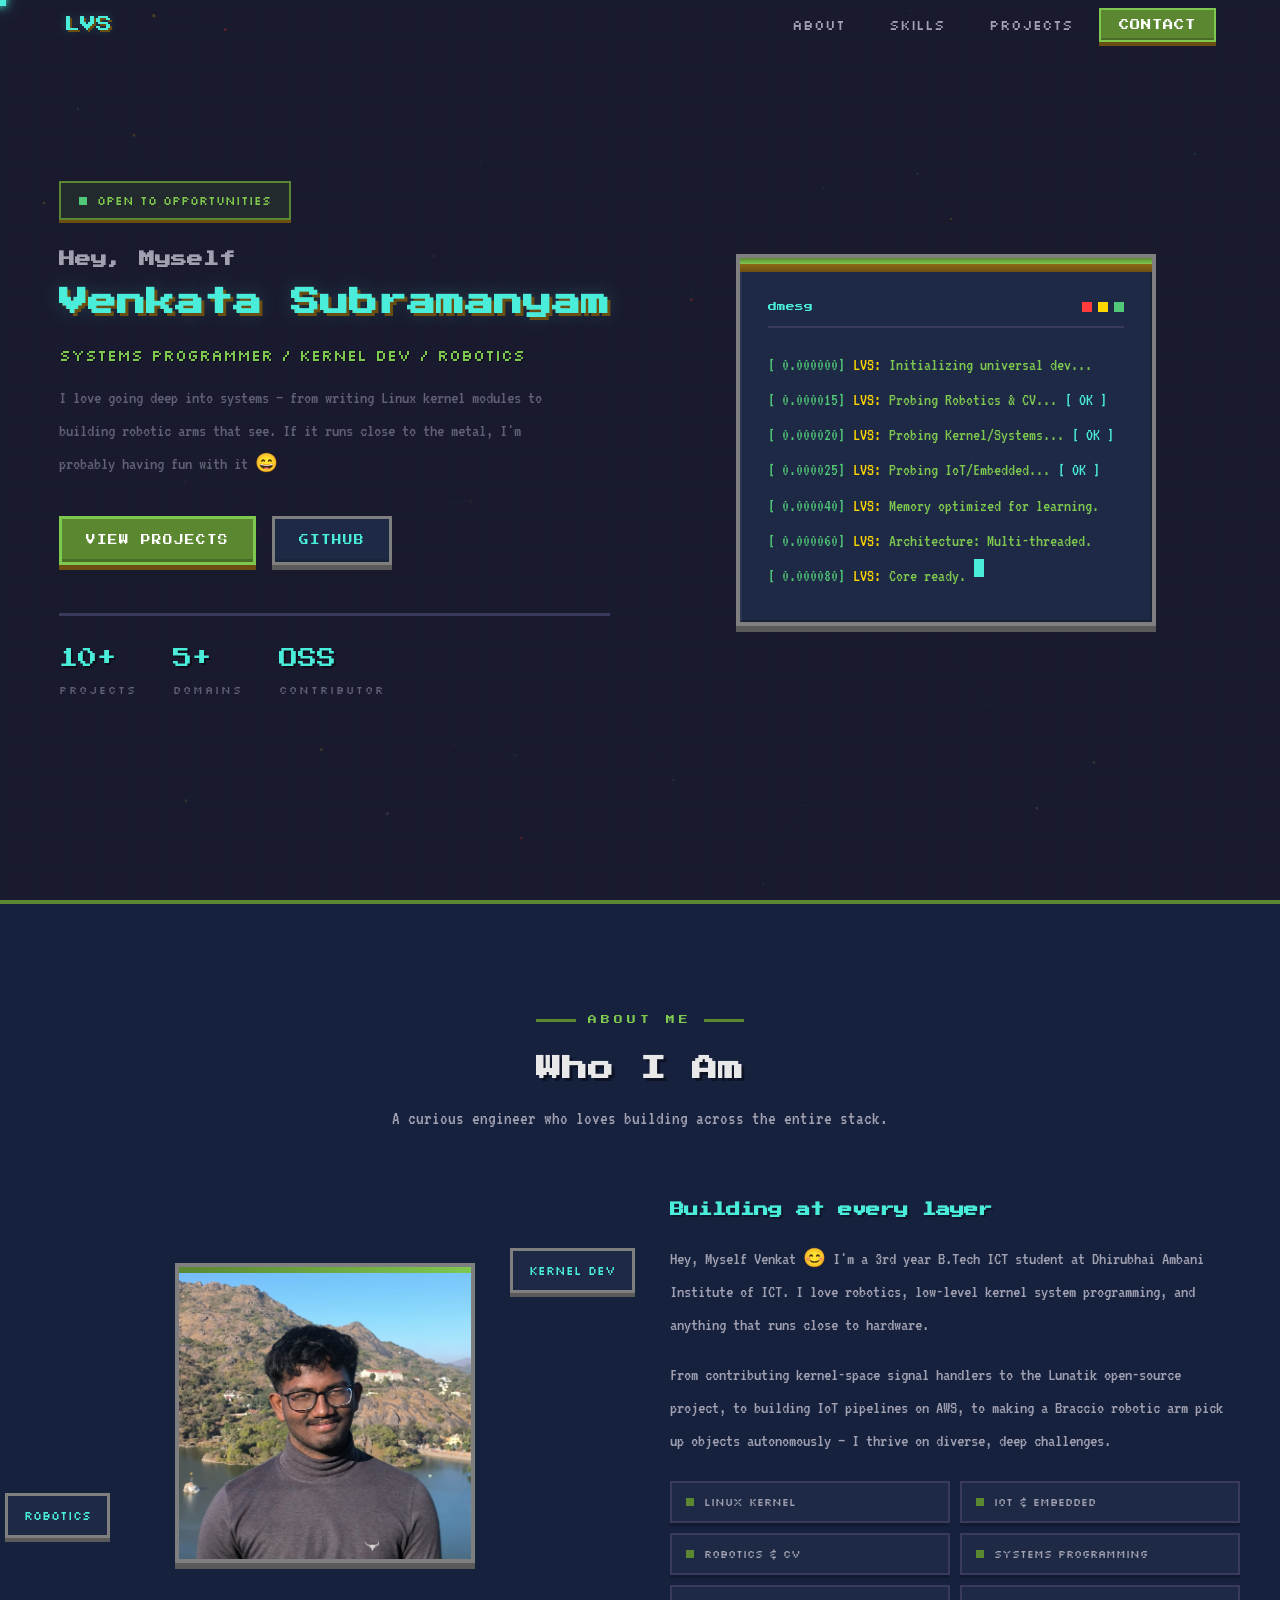
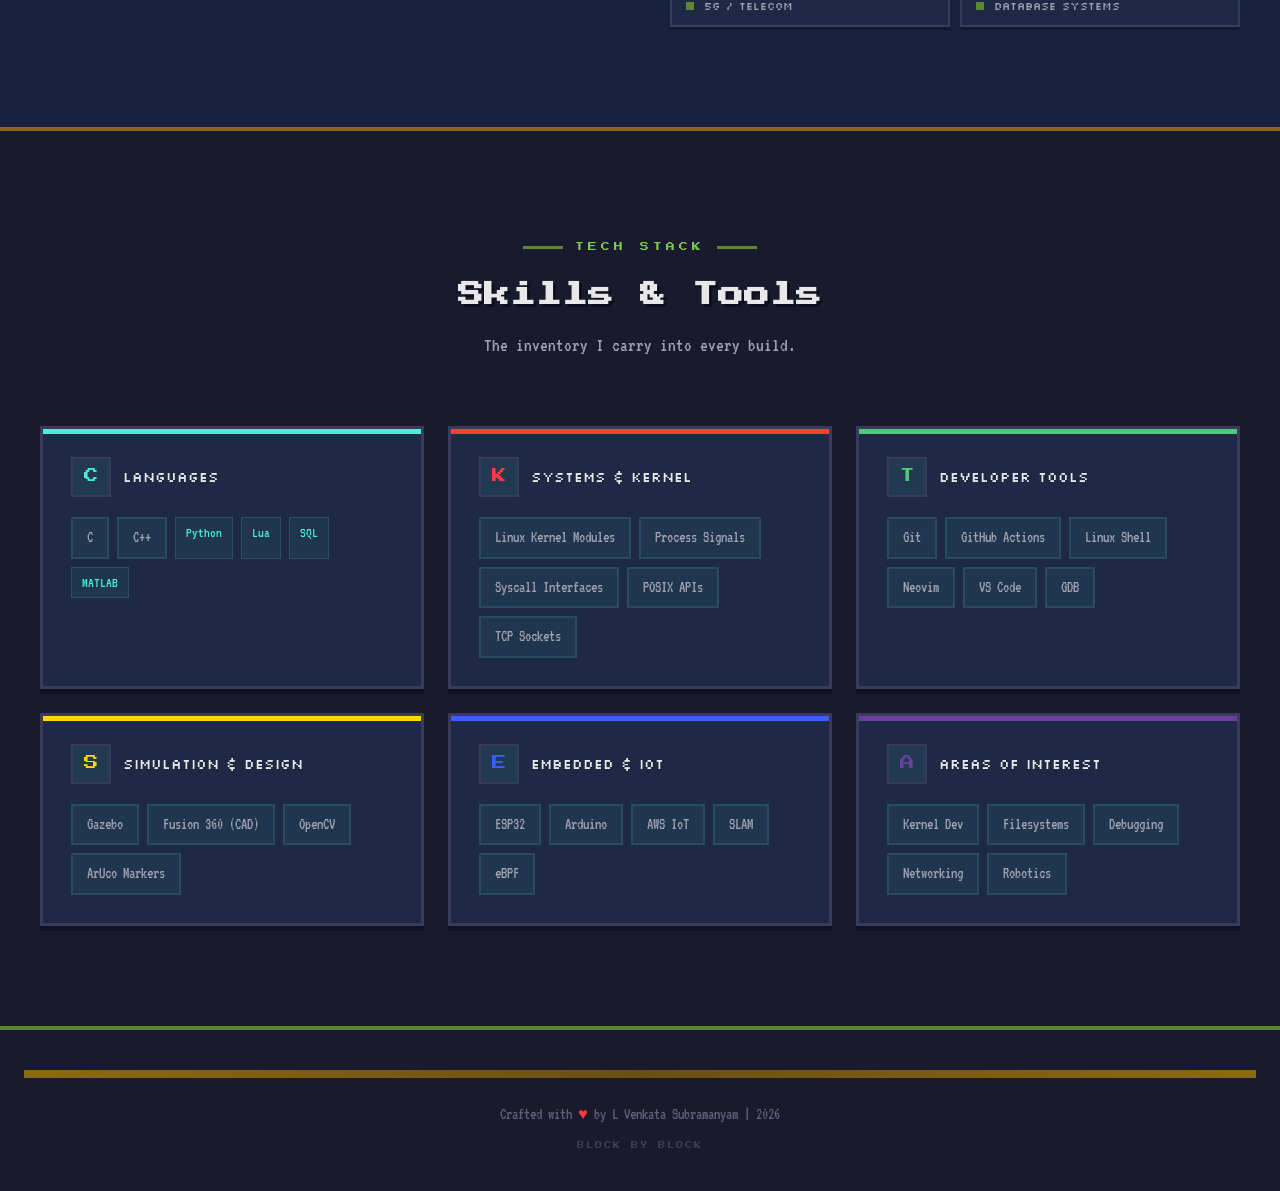
==== commit ef3368de: "update UI: multi-page structure, dmesg theme, and favicon" ====
--- a/index.html
+++ b/index.html
@@ -4,6 +4,7 @@
     <meta charset="UTF-8">
     <meta name="viewport" content="width=device-width, initial-scale=1.0">
     <title>L Venkata Subramanyam | Portfolio</title>
+    <link rel="icon" type="image/png" href="logo.png">
     <link href="https://fonts.googleapis.com/css2?family=Press+Start+2P&family=VT323&family=Silkscreen:wght@400;700&family=Inter:wght@300;400;500;600;700;800;900&family=JetBrains+Mono:wght@400;500;600;700&display=swap" rel="stylesheet">
     <link rel="stylesheet" href="css/style.css">
     <link rel="stylesheet" href="css/responsive.css">
